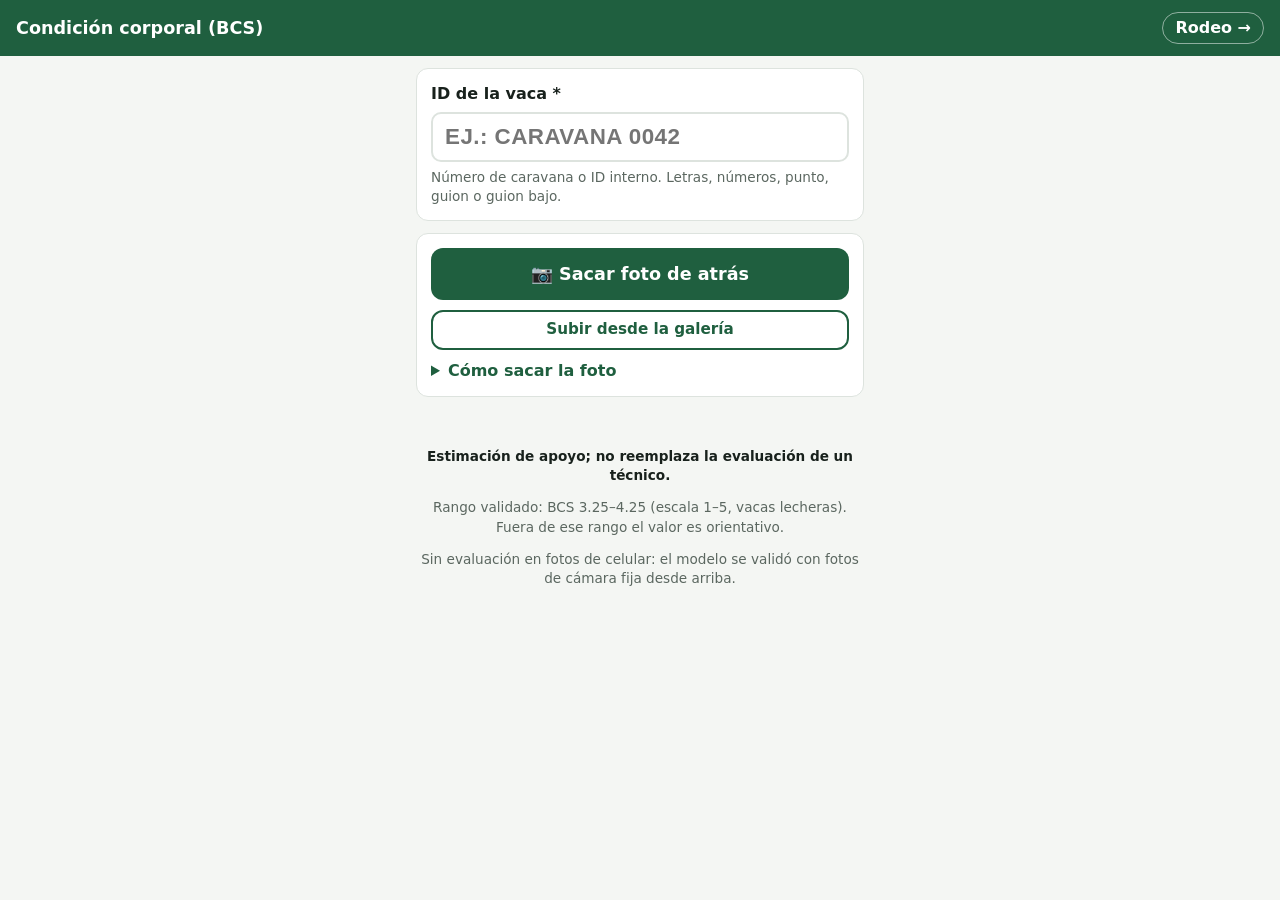
==== web/index.html @ c2492d5f "T17: el panel no lleva etiqueta de IA (pedido del humano) Co-Authored-By: Claude Opus 5.5 <noreply@a" ====
<!doctype html>
<html lang="es">
<head>
  <meta charset="utf-8">
  <meta name="viewport" content="width=device-width, initial-scale=1">
  <meta name="theme-color" content="#1f5f3f">
  <title>BCS · Evaluar</title>
  <style>
    :root {
      --bg: #f4f6f3; --card: #fff; --ink: #18211c; --muted: #5b6760; --line: #dde3de;
      --brand: #1f5f3f; --brand-ink: #fff; --ok: #1f7a4a; --warn: #a86400; --warn-bg: #fff4dd;
      --bad: #b3261e; --bad-bg: #fde8e6; --band: #e3f0e8;
    }
    * { box-sizing: border-box; }
    body { margin: 0; background: var(--bg); color: var(--ink);
      font: 16px/1.4 system-ui, -apple-system, "Segoe UI", Roboto, sans-serif; }
    header { background: var(--brand); color: var(--brand-ink); padding: 12px 16px;
      display: flex; align-items: center; justify-content: space-between; gap: 8px; }
    header h1 { font-size: 1.1rem; margin: 0; }
    header a { color: var(--brand-ink); font-weight: 600; text-decoration: none;
      border: 1px solid rgba(255,255,255,.5); border-radius: 999px; padding: 4px 12px; white-space: nowrap; }
    main { max-width: 480px; margin: 0 auto; padding: 12px 16px 24px; }
    .card { background: var(--card); border: 1px solid var(--line); border-radius: 12px; padding: 14px; margin-bottom: 12px; }
    label.field { display: block; font-weight: 700; margin-bottom: 6px; }
    input[type=text] { width: 100%; font-size: 1.4rem; padding: 10px 12px; border: 2px solid var(--line);
      border-radius: 10px; text-transform: uppercase; font-weight: 700; letter-spacing: .02em; }
    input[type=text]:focus { outline: none; border-color: var(--brand); }
    input[type=text][aria-invalid=true] { border-color: var(--bad); }
    .hint { color: var(--muted); font-size: .85rem; margin: 6px 0 0; }
    .err { color: var(--bad); font-size: .9rem; margin: 6px 0 0; font-weight: 600; }
    .btn { display: flex; align-items: center; justify-content: center; gap: 8px; width: 100%;
      min-height: 52px; border: 0; border-radius: 12px; font-size: 1.1rem; font-weight: 700; cursor: pointer;
      background: var(--brand); color: var(--brand-ink); text-decoration: none; }
    .btn.secondary { background: #fff; color: var(--brand); border: 2px solid var(--brand); }
    .btn.small { min-height: 40px; font-size: .95rem; }
    .btn[disabled] { opacity: .5; cursor: default; }
    .row { display: flex; gap: 8px; margin-top: 10px; }
    .row > * { flex: 1; }
    .visually-hidden { position: absolute; width: 1px; height: 1px; overflow: hidden; clip: rect(0 0 0 0); }
    details { margin-top: 10px; }
    summary { font-weight: 600; color: var(--brand); cursor: pointer; }
    details ul { margin: 8px 0 0; padding-left: 20px; color: var(--ink); font-size: .92rem; }
    details li { margin-bottom: 4px; }
    #confirm .cow { font-size: 1.5rem; font-weight: 800; margin: 0 0 8px; }
    .preview { width: 100%; max-height: 260px; object-fit: contain; background: #e9ece9; border-radius: 8px; display: block; }
    .banner { border-radius: 10px; padding: 10px 12px; margin-bottom: 12px; font-weight: 600; }
    .banner.warn { background: var(--warn-bg); color: var(--warn); }
    .banner.bad { background: var(--bad-bg); color: var(--bad); }
    .banner ul { margin: 6px 0 0; padding-left: 20px; font-weight: 500; }
    .res-head { display: flex; gap: 12px; align-items: center; }
    .res-head img { width: 96px; height: 96px; object-fit: cover; border-radius: 8px; background: #e9ece9; flex: none; }
    .res-id { font-size: 1.25rem; font-weight: 800; }
    .res-meta { color: var(--muted); font-size: .85rem; }
    .bcs { display: flex; align-items: baseline; gap: 10px; margin: 14px 0 4px; }
    .bcs .value { font-size: 3.6rem; font-weight: 800; line-height: 1; }
    .bcs .label { color: var(--muted); font-weight: 600; }
    .chip { display: inline-block; border-radius: 999px; padding: 2px 10px; font-size: .8rem; font-weight: 700; }
    .chip.ok { background: var(--band); color: var(--ok); }
    .chip.low_confidence { background: var(--warn-bg); color: var(--warn); }
    .chip.rejected { background: var(--bad-bg); color: var(--bad); }
    .metric { margin-top: 12px; }
    .metric .top { display: flex; justify-content: space-between; font-weight: 600; }
    .bar { height: 12px; background: #e6e9e6; border-radius: 999px; overflow: hidden; margin-top: 4px; }
    .bar > span { display: block; height: 100%; background: var(--ok); }
    .bar.low > span { background: var(--warn); }
    .dist { width: 100%; height: 84px; display: block; margin-top: 6px; }
    .note { color: var(--muted); font-size: .85rem; margin-top: 8px; }
    footer { color: var(--muted); font-size: .85rem; text-align: center; padding: 0 16px 24px; max-width: 480px; margin: 0 auto; }
    footer strong { color: var(--ink); }
    .spinner { width: 20px; height: 20px; border: 3px solid rgba(255,255,255,.4); border-top-color: #fff;
      border-radius: 50%; animation: spin 1s linear infinite; }
    @keyframes spin { to { transform: rotate(360deg); } }
    .explain { margin-top: 12px; }
    .explain .btn { min-height: 44px; font-size: 1rem; }
    .explain-body { margin-top: 10px; border-top: 1px solid var(--line); padding-top: 10px; }
    .explain-body p { margin: 0 0 8px; }
    .explain-body ul { margin: 0 0 8px; padding-left: 20px; font-size: .92rem; }
    .explain-body li { margin-bottom: 4px; }
    .spinner.dark { border-color: rgba(31,95,63,.3); border-top-color: var(--brand); }
    .explain-title { font-weight: 700; margin: 0 0 6px; }
    [hidden] { display: none !important; }
  </style>
</head>
<body>
  <header>
    <h1>Condición corporal (BCS)</h1>
    <a id="to-rodeo" href="rodeo.html">Rodeo →</a>
  </header>
  <main>
    <section class="card" id="step-id">
      <label class="field" for="cow-id">ID de la vaca *</label>
      <input id="cow-id" type="text" list="cow-list" autocomplete="off" autocapitalize="characters"
             spellcheck="false" inputmode="text" maxlength="64" placeholder="Ej.: caravana 0042" required>
      <datalist id="cow-list"></datalist>
      <p class="hint">Número de caravana o ID interno. Letras, números, punto, guion o guion bajo.</p>
      <p class="err" id="id-error" hidden></p>
    </section>

    <section class="card" id="step-photo">
      <label class="btn" for="photo-camera">📷 Sacar foto de atrás</label>
      <input class="visually-hidden" id="photo-camera" type="file" accept="image/*" capture="environment">
      <div class="row">
        <label class="btn secondary small" for="photo-file">Subir desde la galería</label>
      </div>
      <input class="visually-hidden" id="photo-file" type="file" accept="image/*">
      <details id="protocol">
        <summary>Cómo sacar la foto</summary>
        <ul>
          <li>Vaca <strong>de atrás</strong>, cámara <strong>por encima de la cadera</strong> (brazo en alto o desde arriba del tubo/brete), apuntando hacia abajo unos 30–60°.</li>
          <li>Que se vean la base de la cola, los isquiones, los ilíacos y, si se puede, la línea del lomo.</li>
          <li>Una sola vaca centrada, sin la cola tapando la zona y con buena luz.</li>
        </ul>
      </details>
    </section>

    <section class="card" id="confirm" hidden>
      <p class="cow" id="confirm-cow">Vaca: —</p>
      <img class="preview" id="confirm-preview" alt="Foto elegida">
      <div class="row">
        <button class="btn secondary small" id="change" type="button">Cambiar</button>
        <button class="btn small" id="send" type="button">Evaluar</button>
      </div>
      <p class="err" id="send-error" hidden></p>
    </section>

    <section id="result" hidden>
      <div class="banner bad" id="res-rejected" hidden>
        Foto rechazada: no se puede estimar el BCS.
        <ul id="res-issues"></ul>
      </div>
      <div class="banner warn" id="res-low" hidden></div>
      <div class="card">
        <div class="res-head">
          <img id="res-thumb" alt="Miniatura de la foto evaluada">
          <div>
            <div class="res-id" id="res-cow"></div>
            <div class="res-meta" id="res-date"></div>
            <span class="chip" id="res-status"></span>
          </div>
        </div>
        <div id="res-score">
          <div class="bcs"><span class="value" id="res-bcs">—</span><span class="label">BCS estimado</span></div>
          <div class="metric">
            <div class="top"><span>Confianza</span><span id="res-conf">—</span></div>
            <div class="bar" id="res-conf-bar"><span></span></div>
          </div>
          <div class="metric">
            <div class="top"><span>Intervalo (90%)</span><span id="res-interval">—</span></div>
          </div>
          <div class="metric">
            <div class="top"><span>Distribución</span><span class="res-meta">verde = rango validado</span></div>
            <svg class="dist" id="res-dist" role="img" aria-label="Distribución de probabilidad por BCS"></svg>
          </div>
          <p class="note" id="res-range-note"></p>
          <div class="explain" id="explain">
            <button class="btn secondary" id="explain-btn" type="button">Ver qué se observa en la foto</button>
            <div class="explain-body" id="explain-body" hidden>
              <p class="explain-title">Qué se observa en la foto</p>
              <p id="explain-text"></p>
              <ul id="explain-traits"></ul>
            </div>
            <p class="err" id="explain-error" hidden></p>
          </div>
        </div>
      </div>
      <div class="row">
        <button class="btn secondary" id="retry" type="button">Otra foto</button>
        <button class="btn" id="next" type="button">Siguiente vaca</button>
      </div>
    </section>
  </main>
  <footer>
    <p><strong>Estimación de apoyo; no reemplaza la evaluación de un técnico.</strong></p>
    <p>Rango validado: BCS 3.25–4.25 (escala 1–5, vacas lecheras). Fuera de ese rango el valor es orientativo.</p>
    <p>Sin evaluación en fotos de celular: el modelo se validó con fotos de cámara fija desde arriba.</p>
  </footer>

  <script>
    "use strict";
    // Rango validado por G0: el modelo solo vio BCS 3.25–4.25 (sdb_bcs).
    const VALID_MIN = 3.25, VALID_MAX = 4.25;
    const COW_RE = /^[A-Z0-9][A-Z0-9._-]{0,63}$/;
    const LAST_KEY = "bcs.lastCowId";

    // El token llega en el link compartido (?token=); nunca va escrito en el HTML. Se guarda
    // (localStorage + cookie SameSite=Strict, para que las páginas carguen sin token en la URL) y se
    // saca de la barra de direcciones: no queda en el historial ni en los logs de cada request.
    const TOKEN_KEY = "bcs.token";
    const token = (() => {
      const params = new URLSearchParams(location.search);
      const fromLink = params.get("token");
      let t = fromLink || "";
      try {
        if (fromLink) localStorage.setItem(TOKEN_KEY, fromLink);
        else t = localStorage.getItem(TOKEN_KEY) || "";
      } catch { /* sin storage: queda la cookie */ }
      if (fromLink !== null) {
        params.delete("token");
        const q = params.toString();
        history.replaceState(null, "", location.pathname + (q ? "?" + q : "") + location.hash);
      }
      if (t) {
        document.cookie = "bcs_token=" + encodeURIComponent(t) + "; path=/; max-age=2592000; SameSite=Strict" +
          (location.protocol === "https:" ? "; Secure" : "");
      }
      return t;
    })();
    const api = (path, opts = {}) =>
      fetch(path, { ...opts, headers: { ...(opts.headers || {}), "X-App-Token": token } });
    const store = {
      get(k) { try { return localStorage.getItem(k); } catch { return null; } },
      set(k, v) { try { localStorage.setItem(k, v); } catch { /* sin storage: no se recuerda */ } },
    };
    const $ = (id) => document.getElementById(id);

    // Miniaturas con el header, no con ?token= en el src: fetch → blob URL.
    async function loadThumb(img, id) {
      try {
        const r = await api(`/media/${encodeURIComponent(id)}.jpg`);
        if (!r.ok) return;
        const url = URL.createObjectURL(await r.blob());
        img.addEventListener("load", () => URL.revokeObjectURL(url), { once: true });
        img.src = url;
      } catch { /* sin miniatura */ }
    }

    const idInput = $("cow-id");
    let photo = null;
    let previewUrl = null;

    const normalize = (raw) => raw.trim().toUpperCase();
    function idError(cowId) {
      if (!cowId) return "Ingresá el ID de la vaca antes de la foto.";
      if (!COW_RE.test(cowId)) return "ID inválido: usá letras, números, punto, guion o guion bajo, sin espacios (máx. 64).";
      return "";
    }
    function showIdError(msg) {
      $("id-error").textContent = msg;
      $("id-error").hidden = !msg;
      idInput.setAttribute("aria-invalid", msg ? "true" : "false");
    }

    async function loadCows() {
      try {
        const r = await api("/cows");
        if (!r.ok) return;
        const list = $("cow-list");
        list.replaceChildren();
        for (const c of await r.json()) {
          const opt = document.createElement("option");
          opt.value = c.cow_id;
          if (c.bcs != null) opt.label = `${c.cow_id} · último BCS ${c.bcs.toFixed(2)}`;
          list.appendChild(opt);
        }
      } catch { /* sin red: el autocompletado es opcional */ }
    }

    function updateConfirm() {
      const cowId = normalize(idInput.value);
      $("confirm-cow").textContent = "Vaca: " + (cowId || "—");
      $("send").disabled = !!idError(cowId) || !photo;
    }

    function onPhoto(e) {
      const file = e.target.files && e.target.files[0];
      e.target.value = "";
      if (!file) return;
      photo = file;
      if (previewUrl) URL.revokeObjectURL(previewUrl);
      previewUrl = URL.createObjectURL(file);
      $("confirm-preview").src = previewUrl;
      $("send-error").hidden = true;
      $("result").hidden = true;
      $("confirm").hidden = false;
      const msg = idError(normalize(idInput.value));
      showIdError(msg);
      updateConfirm();
      (msg ? idInput : $("send")).focus();
      $("confirm").scrollIntoView({ block: "nearest" });
    }
    $("photo-camera").addEventListener("change", onPhoto);
    $("photo-file").addEventListener("change", onPhoto);

    idInput.addEventListener("input", () => {
      if (!$("id-error").hidden) showIdError(idError(normalize(idInput.value)));
      updateConfirm();
    });
    idInput.addEventListener("blur", () => {
      if (idInput.value) idInput.value = normalize(idInput.value);
    });

    $("change").addEventListener("click", () => {
      $("confirm").hidden = true;
      photo = null;
      idInput.focus();
    });

    $("send").addEventListener("click", async () => {
      const cowId = normalize(idInput.value);
      const msg = idError(cowId);
      showIdError(msg);
      if (msg || !photo) return;
      const btn = $("send");
      btn.disabled = true;
      btn.innerHTML = '<span class="spinner"></span> Evaluando…';
      $("send-error").hidden = true;
      try {
        const body = new FormData();
        body.append("cow_id", cowId);
        body.append("image", photo, photo.name || "foto.jpg");
        const r = await api("/predict", { method: "POST", body });
        const data = await r.json().catch(() => ({}));
        if (!r.ok) {
          const detail = typeof data.detail === "string" ? data.detail : "error " + r.status;
          throw new Error(r.status === 401 ? "Token inválido o ausente: abrí la app con el link que incluye ?token=." : detail);
        }
        store.set(LAST_KEY, data.cow_id);
        idInput.value = data.cow_id;
        showResult(data);
        loadCows();
      } catch (err) {
        $("send-error").textContent = err instanceof TypeError ? "Sin conexión con el servidor. Probá de nuevo." : err.message;
        $("send-error").hidden = false;
      } finally {
        btn.textContent = "Evaluar";
        updateConfirm();
      }
    });

    const fmt = (x) => Number(x).toFixed(2);
    const STATUS_TEXT = { ok: "OK", low_confidence: "Confianza baja", rejected: "Rechazada" };

    function drawDistribution(svg, distribution, bcs) {
      const keys = Object.keys(distribution).sort((a, b) => parseFloat(a) - parseFloat(b));
      const W = 340, H = 84, top = 4, base = 64, n = keys.length, slot = W / n;
      const maxP = Math.max(0.01, ...keys.map((k) => distribution[k]));
      const ns = "http://www.w3.org/2000/svg";
      svg.setAttribute("viewBox", `0 0 ${W} ${H}`);
      svg.replaceChildren();
      const el = (tag, attrs, text) => {
        const node = document.createElementNS(ns, tag);
        for (const [k, v] of Object.entries(attrs)) node.setAttribute(k, v);
        if (text != null) node.textContent = text;
        svg.appendChild(node);
        return node;
      };
      const i0 = keys.findIndex((k) => parseFloat(k) >= VALID_MIN - 1e-9);
      const i1 = keys.findIndex((k) => parseFloat(k) > VALID_MAX + 1e-9);
      if (i0 >= 0) el("rect", { x: i0 * slot, y: 0, width: ((i1 < 0 ? n : i1) - i0) * slot, height: base, fill: "#e3f0e8" });
      keys.forEach((k, i) => {
        const p = distribution[k];
        const h = (p / maxP) * (base - top);
        const isTop = bcs != null && Math.abs(parseFloat(k) - bcs) < 1e-9;
        el("rect", { x: i * slot + slot * 0.15, y: base - h, width: slot * 0.7, height: Math.max(h, p > 0 ? 1 : 0),
                     fill: isTop ? "#1f5f3f" : "#7fa58f", rx: 1 }).appendChild(
          Object.assign(document.createElementNS(ns, "title"), { textContent: `BCS ${k}: ${Math.round(p * 100)}%` }));
        const v = parseFloat(k);
        if (Math.abs(v - Math.round(v)) < 1e-9 || isTop) {
          el("text", { x: i * slot + slot / 2, y: H - 4, "text-anchor": "middle", "font-size": 11,
                       fill: isTop ? "#1f5f3f" : "#5b6760", "font-weight": isTop ? 700 : 400 }, isTop ? fmt(v) : v.toFixed(0));
        }
      });
      el("line", { x1: 0, x2: W, y1: base, y2: base, stroke: "#b9c2bc" });
    }

    function showResult(p) {
      $("confirm").hidden = true;
      $("result").hidden = false;
      $("result").dataset.predictionId = p.prediction_id;
      $("result").dataset.status = p.status;
      $("res-cow").textContent = "Vaca: " + p.cow_id;
      $("res-date").textContent = new Date(p.created_at).toLocaleString("es-UY", { dateStyle: "short", timeStyle: "short" });
      const chip = $("res-status");
      chip.className = "chip " + p.status;
      chip.textContent = STATUS_TEXT[p.status] || p.status;
      $("res-thumb").removeAttribute("src");
      resetExplain();
      loadThumb($("res-thumb"), p.prediction_id);

      const rejected = p.status === "rejected";
      $("res-rejected").hidden = !rejected;
      $("res-score").hidden = rejected;
      const issues = $("res-issues");
      issues.replaceChildren();
      for (const msg of (p.quality && p.quality.issues) || []) {
        issues.appendChild(document.createElement("li")).textContent = msg;
      }
      if (rejected && !issues.childElementCount) issues.appendChild(document.createElement("li")).textContent = "no parece una vaca de atrás";

      // G3 punto 7: sin aviso de texto para low_confidence (el estado se ve en la etiqueta).
      $("res-low").hidden = true;
      $("retry").textContent = rejected ? "Sacar otra foto" : "Otra foto";
      if (rejected) { $("result").scrollIntoView({ block: "start" }); return; }

      $("res-bcs").textContent = p.bcs != null ? fmt(p.bcs) : "—";
      const conf = p.confidence;
      $("res-conf").textContent = conf != null ? Math.round(conf * 100) + "%" : "—";
      $("res-conf-bar").classList.toggle("low", conf != null && conf < 0.5);
      $("res-conf-bar").firstElementChild.style.width = conf != null ? (conf * 100).toFixed(1) + "%" : "0";
      $("res-interval").textContent = p.interval ? `${fmt(p.interval[0])} – ${fmt(p.interval[1])}` : "—";
      drawDistribution($("res-dist"), p.distribution || {}, p.bcs);
      const out = p.bcs != null && (p.bcs < VALID_MIN - 1e-9 || p.bcs > VALID_MAX + 1e-9);
      $("res-range-note").textContent = out
        ? `Fuera del rango validado (${fmt(VALID_MIN)}–${fmt(VALID_MAX)}): tomalo como orientativo.`
        : "";
      $("result").scrollIntoView({ block: "start" });
    }

    // Qué se observa en la foto (T17): GET /predictions/{id}/explain, descripción de OpenAI sin el puntaje.
    function resetExplain() {
      const btn = $("explain-btn");
      btn.disabled = false;
      btn.textContent = "Ver qué se observa en la foto";
      btn.hidden = false;
      $("explain-body").hidden = true;
      $("explain-error").hidden = true;
    }
    $("explain-btn").addEventListener("click", async () => {
      const id = $("result").dataset.predictionId;
      const btn = $("explain-btn");
      btn.disabled = true;
      btn.innerHTML = '<span class="spinner dark"></span> Mirando la foto…';
      $("explain-error").hidden = true;
      try {
        const r = await api(`/predictions/${encodeURIComponent(id)}/explain`);
        const data = await r.json().catch(() => ({}));
        if (!r.ok) throw new Error(typeof data.detail === "string" ? data.detail : "error " + r.status);
        if ($("result").dataset.predictionId !== id) return;  // ya se evaluó otra foto
        $("explain-text").textContent = data.explanation;
        const ul = $("explain-traits");
        ul.replaceChildren();
        for (const t of data.traits || []) {
          const li = document.createElement("li");
          li.appendChild(document.createElement("strong")).textContent = t.region + ": ";
          li.append(t.observation);
          ul.appendChild(li);
        }
        $("explain-body").hidden = false;
        btn.hidden = true;
      } catch (err) {
        $("explain-error").textContent = err instanceof TypeError ? "Sin conexión con el servidor. Probá de nuevo." : err.message;
        $("explain-error").hidden = false;
        btn.disabled = false;
        btn.textContent = "Ver qué se observa en la foto";
      }
    });

    function resetPhoto() {
      photo = null;
      $("confirm").hidden = true;
      $("result").hidden = true;
      $("send-error").hidden = true;
    }
    $("retry").addEventListener("click", () => { resetPhoto(); $("photo-camera").click(); });
    $("next").addEventListener("click", () => {
      resetPhoto();
      idInput.value = "";
      showIdError("");
      window.scrollTo(0, 0);
      idInput.focus();
    });

    idInput.value = store.get(LAST_KEY) || "";
    updateConfirm();
    loadCows();
  </script>
</body>
</html>
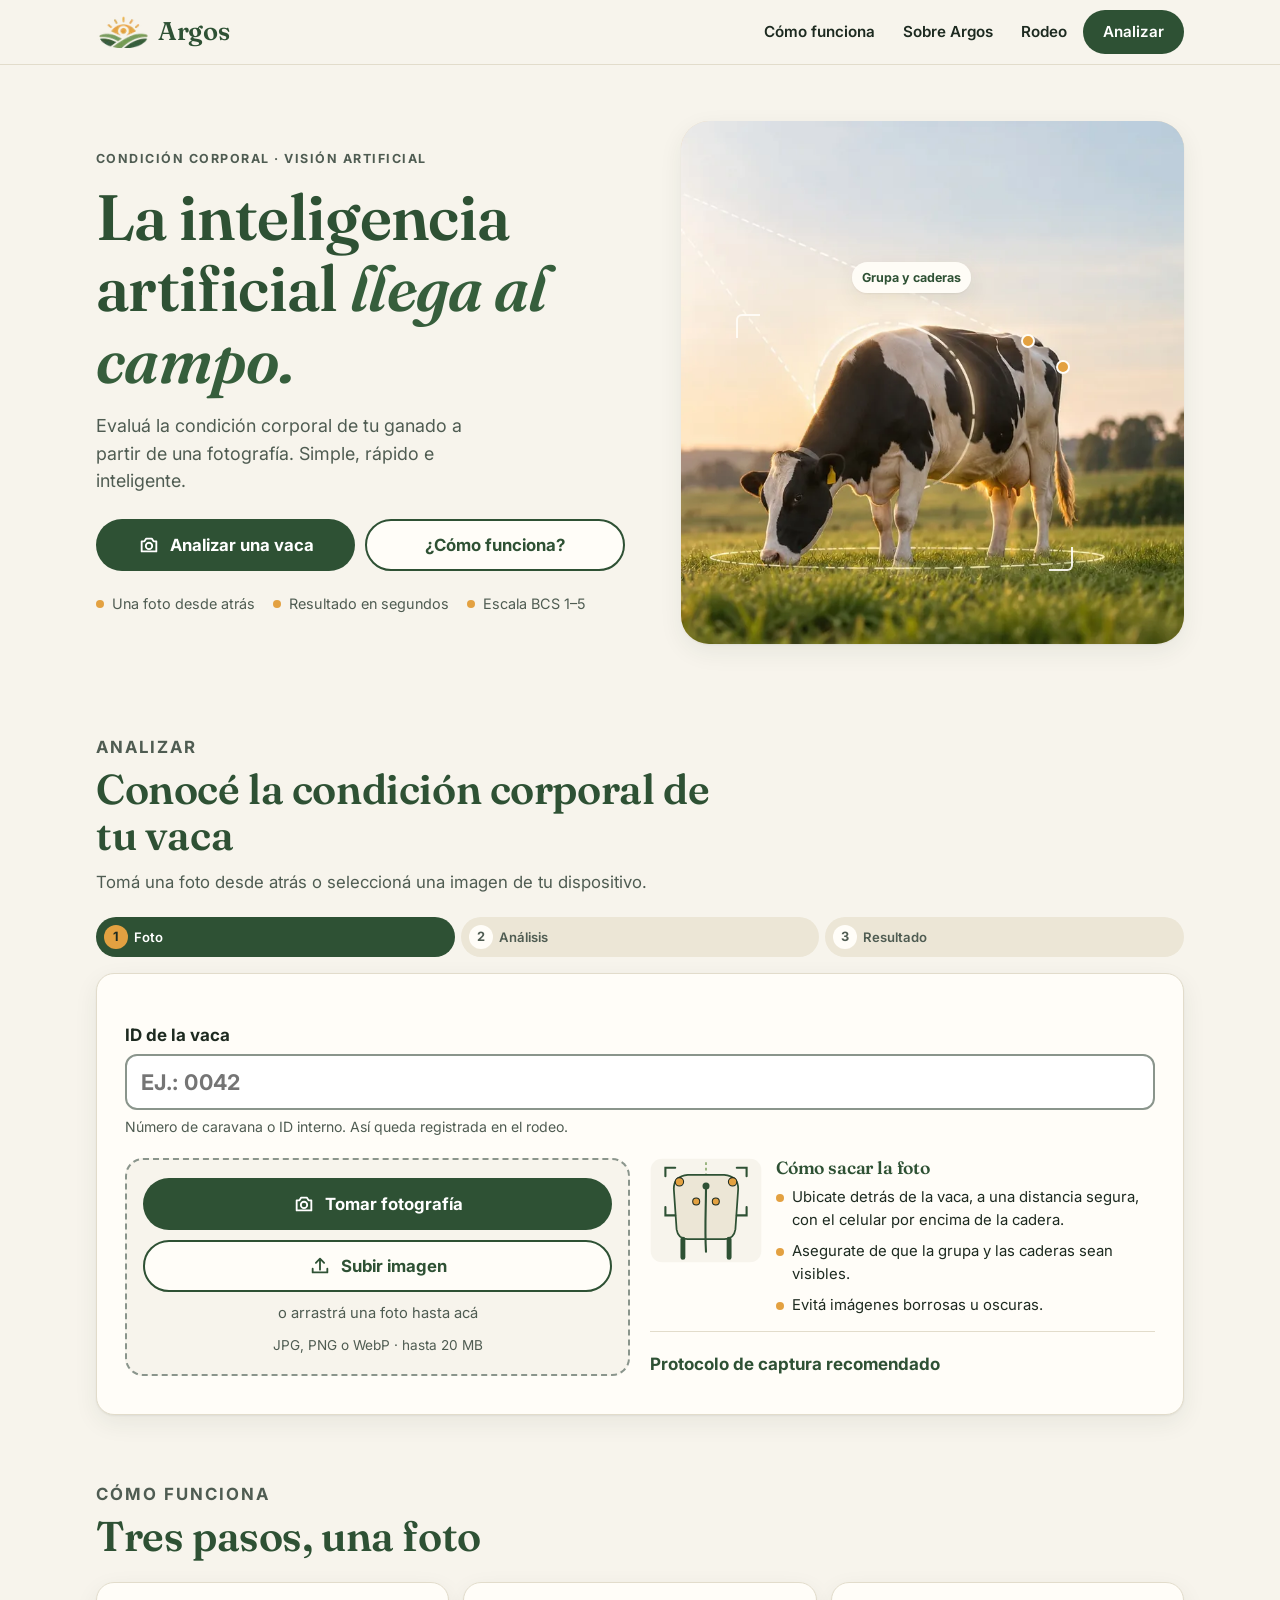
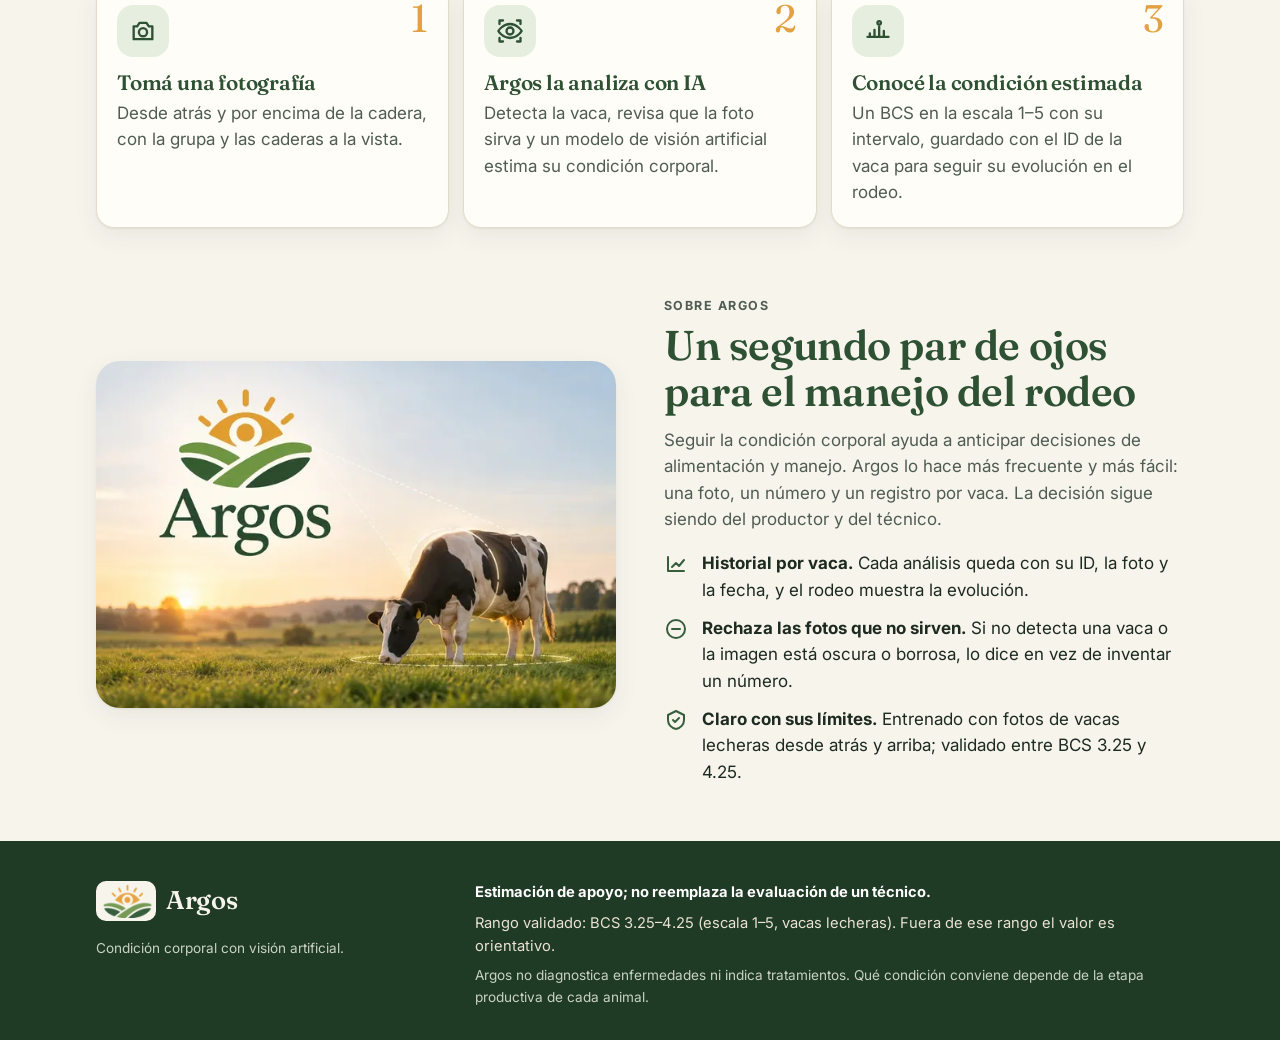
==== commit 6ed04f7e: "T18: merge de T17 (qué se observa en la foto) en los slots ARGOS; sin aviso de fotos de celular ni n" ====
--- a/web/index.html
+++ b/web/index.html
@@ -3,188 +3,15 @@
 <head>
   <meta charset="utf-8">
   <meta name="viewport" content="width=device-width, initial-scale=1">
-  <meta name="theme-color" content="#1f5f3f">
-  <title>BCS · Evaluar</title>
-  <style>
-    :root {
-      --bg: #f4f6f3; --card: #fff; --ink: #18211c; --muted: #5b6760; --line: #dde3de;
-      --brand: #1f5f3f; --brand-ink: #fff; --ok: #1f7a4a; --warn: #a86400; --warn-bg: #fff4dd;
-      --bad: #b3261e; --bad-bg: #fde8e6; --band: #e3f0e8;
-    }
-    * { box-sizing: border-box; }
-    body { margin: 0; background: var(--bg); color: var(--ink);
-      font: 16px/1.4 system-ui, -apple-system, "Segoe UI", Roboto, sans-serif; }
-    header { background: var(--brand); color: var(--brand-ink); padding: 12px 16px;
-      display: flex; align-items: center; justify-content: space-between; gap: 8px; }
-    header h1 { font-size: 1.1rem; margin: 0; }
-    header a { color: var(--brand-ink); font-weight: 600; text-decoration: none;
-      border: 1px solid rgba(255,255,255,.5); border-radius: 999px; padding: 4px 12px; white-space: nowrap; }
-    main { max-width: 480px; margin: 0 auto; padding: 12px 16px 24px; }
-    .card { background: var(--card); border: 1px solid var(--line); border-radius: 12px; padding: 14px; margin-bottom: 12px; }
-    label.field { display: block; font-weight: 700; margin-bottom: 6px; }
-    input[type=text] { width: 100%; font-size: 1.4rem; padding: 10px 12px; border: 2px solid var(--line);
-      border-radius: 10px; text-transform: uppercase; font-weight: 700; letter-spacing: .02em; }
-    input[type=text]:focus { outline: none; border-color: var(--brand); }
-    input[type=text][aria-invalid=true] { border-color: var(--bad); }
-    .hint { color: var(--muted); font-size: .85rem; margin: 6px 0 0; }
-    .err { color: var(--bad); font-size: .9rem; margin: 6px 0 0; font-weight: 600; }
-    .btn { display: flex; align-items: center; justify-content: center; gap: 8px; width: 100%;
-      min-height: 52px; border: 0; border-radius: 12px; font-size: 1.1rem; font-weight: 700; cursor: pointer;
-      background: var(--brand); color: var(--brand-ink); text-decoration: none; }
-    .btn.secondary { background: #fff; color: var(--brand); border: 2px solid var(--brand); }
-    .btn.small { min-height: 40px; font-size: .95rem; }
-    .btn[disabled] { opacity: .5; cursor: default; }
-    .row { display: flex; gap: 8px; margin-top: 10px; }
-    .row > * { flex: 1; }
-    .visually-hidden { position: absolute; width: 1px; height: 1px; overflow: hidden; clip: rect(0 0 0 0); }
-    details { margin-top: 10px; }
-    summary { font-weight: 600; color: var(--brand); cursor: pointer; }
-    details ul { margin: 8px 0 0; padding-left: 20px; color: var(--ink); font-size: .92rem; }
-    details li { margin-bottom: 4px; }
-    #confirm .cow { font-size: 1.5rem; font-weight: 800; margin: 0 0 8px; }
-    .preview { width: 100%; max-height: 260px; object-fit: contain; background: #e9ece9; border-radius: 8px; display: block; }
-    .banner { border-radius: 10px; padding: 10px 12px; margin-bottom: 12px; font-weight: 600; }
-    .banner.warn { background: var(--warn-bg); color: var(--warn); }
-    .banner.bad { background: var(--bad-bg); color: var(--bad); }
-    .banner ul { margin: 6px 0 0; padding-left: 20px; font-weight: 500; }
-    .res-head { display: flex; gap: 12px; align-items: center; }
-    .res-head img { width: 96px; height: 96px; object-fit: cover; border-radius: 8px; background: #e9ece9; flex: none; }
-    .res-id { font-size: 1.25rem; font-weight: 800; }
-    .res-meta { color: var(--muted); font-size: .85rem; }
-    .bcs { display: flex; align-items: baseline; gap: 10px; margin: 14px 0 4px; }
-    .bcs .value { font-size: 3.6rem; font-weight: 800; line-height: 1; }
-    .bcs .label { color: var(--muted); font-weight: 600; }
-    .chip { display: inline-block; border-radius: 999px; padding: 2px 10px; font-size: .8rem; font-weight: 700; }
-    .chip.ok { background: var(--band); color: var(--ok); }
-    .chip.low_confidence { background: var(--warn-bg); color: var(--warn); }
-    .chip.rejected { background: var(--bad-bg); color: var(--bad); }
-    .metric { margin-top: 12px; }
-    .metric .top { display: flex; justify-content: space-between; font-weight: 600; }
-    .bar { height: 12px; background: #e6e9e6; border-radius: 999px; overflow: hidden; margin-top: 4px; }
-    .bar > span { display: block; height: 100%; background: var(--ok); }
-    .bar.low > span { background: var(--warn); }
-    .dist { width: 100%; height: 84px; display: block; margin-top: 6px; }
-    .note { color: var(--muted); font-size: .85rem; margin-top: 8px; }
-    footer { color: var(--muted); font-size: .85rem; text-align: center; padding: 0 16px 24px; max-width: 480px; margin: 0 auto; }
-    footer strong { color: var(--ink); }
-    .spinner { width: 20px; height: 20px; border: 3px solid rgba(255,255,255,.4); border-top-color: #fff;
-      border-radius: 50%; animation: spin 1s linear infinite; }
-    @keyframes spin { to { transform: rotate(360deg); } }
-    .explain { margin-top: 12px; }
-    .explain .btn { min-height: 44px; font-size: 1rem; }
-    .explain-body { margin-top: 10px; border-top: 1px solid var(--line); padding-top: 10px; }
-    .explain-body p { margin: 0 0 8px; }
-    .explain-body ul { margin: 0 0 8px; padding-left: 20px; font-size: .92rem; }
-    .explain-body li { margin-bottom: 4px; }
-    .spinner.dark { border-color: rgba(31,95,63,.3); border-top-color: var(--brand); }
-    .explain-title { font-weight: 700; margin: 0 0 6px; }
-    [hidden] { display: none !important; }
-  </style>
-</head>
-<body>
-  <header>
-    <h1>Condición corporal (BCS)</h1>
-    <a id="to-rodeo" href="rodeo.html">Rodeo →</a>
-  </header>
-  <main>
-    <section class="card" id="step-id">
-      <label class="field" for="cow-id">ID de la vaca *</label>
-      <input id="cow-id" type="text" list="cow-list" autocomplete="off" autocapitalize="characters"
-             spellcheck="false" inputmode="text" maxlength="64" placeholder="Ej.: caravana 0042" required>
-      <datalist id="cow-list"></datalist>
-      <p class="hint">Número de caravana o ID interno. Letras, números, punto, guion o guion bajo.</p>
-      <p class="err" id="id-error" hidden></p>
-    </section>
-
-    <section class="card" id="step-photo">
-      <label class="btn" for="photo-camera">📷 Sacar foto de atrás</label>
-      <input class="visually-hidden" id="photo-camera" type="file" accept="image/*" capture="environment">
-      <div class="row">
-        <label class="btn secondary small" for="photo-file">Subir desde la galería</label>
-      </div>
-      <input class="visually-hidden" id="photo-file" type="file" accept="image/*">
-      <details id="protocol">
-        <summary>Cómo sacar la foto</summary>
-        <ul>
-          <li>Vaca <strong>de atrás</strong>, cámara <strong>por encima de la cadera</strong> (brazo en alto o desde arriba del tubo/brete), apuntando hacia abajo unos 30–60°.</li>
-          <li>Que se vean la base de la cola, los isquiones, los ilíacos y, si se puede, la línea del lomo.</li>
-          <li>Una sola vaca centrada, sin la cola tapando la zona y con buena luz.</li>
-        </ul>
-      </details>
-    </section>
-
-    <section class="card" id="confirm" hidden>
-      <p class="cow" id="confirm-cow">Vaca: —</p>
-      <img class="preview" id="confirm-preview" alt="Foto elegida">
-      <div class="row">
-        <button class="btn secondary small" id="change" type="button">Cambiar</button>
-        <button class="btn small" id="send" type="button">Evaluar</button>
-      </div>
-      <p class="err" id="send-error" hidden></p>
-    </section>
-
-    <section id="result" hidden>
-      <div class="banner bad" id="res-rejected" hidden>
-        Foto rechazada: no se puede estimar el BCS.
-        <ul id="res-issues"></ul>
-      </div>
-      <div class="banner warn" id="res-low" hidden></div>
-      <div class="card">
-        <div class="res-head">
-          <img id="res-thumb" alt="Miniatura de la foto evaluada">
-          <div>
-            <div class="res-id" id="res-cow"></div>
-            <div class="res-meta" id="res-date"></div>
-            <span class="chip" id="res-status"></span>
-          </div>
-        </div>
-        <div id="res-score">
-          <div class="bcs"><span class="value" id="res-bcs">—</span><span class="label">BCS estimado</span></div>
-          <div class="metric">
-            <div class="top"><span>Confianza</span><span id="res-conf">—</span></div>
-            <div class="bar" id="res-conf-bar"><span></span></div>
-          </div>
-          <div class="metric">
-            <div class="top"><span>Intervalo (90%)</span><span id="res-interval">—</span></div>
-          </div>
-          <div class="metric">
-            <div class="top"><span>Distribución</span><span class="res-meta">verde = rango validado</span></div>
-            <svg class="dist" id="res-dist" role="img" aria-label="Distribución de probabilidad por BCS"></svg>
-          </div>
-          <p class="note" id="res-range-note"></p>
-          <div class="explain" id="explain">
-            <button class="btn secondary" id="explain-btn" type="button">Ver qué se observa en la foto</button>
-            <div class="explain-body" id="explain-body" hidden>
-              <p class="explain-title">Qué se observa en la foto</p>
-              <p id="explain-text"></p>
-              <ul id="explain-traits"></ul>
-            </div>
-            <p class="err" id="explain-error" hidden></p>
-          </div>
-        </div>
-      </div>
-      <div class="row">
-        <button class="btn secondary" id="retry" type="button">Otra foto</button>
-        <button class="btn" id="next" type="button">Siguiente vaca</button>
-      </div>
-    </section>
-  </main>
-  <footer>
-    <p><strong>Estimación de apoyo; no reemplaza la evaluación de un técnico.</strong></p>
-    <p>Rango validado: BCS 3.25–4.25 (escala 1–5, vacas lecheras). Fuera de ese rango el valor es orientativo.</p>
-    <p>Sin evaluación en fotos de celular: el modelo se validó con fotos de cámara fija desde arriba.</p>
-  </footer>
-
+  <meta name="theme-color" content="#f7f4ec">
+  <meta name="description" content="Argos estima la condición corporal (BCS) de una vaca a partir de una foto desde atrás.">
+  <title>Argos · Condición corporal con IA</title>
   <script>
     "use strict";
-    // Rango validado por G0: el modelo solo vio BCS 3.25–4.25 (sdb_bcs).
-    const VALID_MIN = 3.25, VALID_MAX = 4.25;
-    const COW_RE = /^[A-Z0-9][A-Z0-9._-]{0,63}$/;
-    const LAST_KEY = "bcs.lastCowId";
-
-    // El token llega en el link compartido (?token=); nunca va escrito en el HTML. Se guarda
-    // (localStorage + cookie SameSite=Strict, para que las páginas carguen sin token en la URL) y se
-    // saca de la barra de direcciones: no queda en el historial ni en los logs de cada request.
+    // Va primero en <head>: deja la cookie antes de pedir la hoja de estilos y las imágenes, que
+    // también exigen el token. El token llega en el link compartido (?token=); nunca va escrito en el
+    // HTML. Se guarda (localStorage + cookie SameSite=Strict, para que las páginas carguen sin token en
+    // la URL) y se saca de la barra de direcciones: no queda en el historial ni en los logs.
     const TOKEN_KEY = "bcs.token";
     const token = (() => {
       const params = new URLSearchParams(location.search);
@@ -205,6 +32,475 @@
       }
       return t;
     })();
+  </script>
+  <link rel="icon" type="image/png" href="img/logo-mark-64.png">
+  <link rel="preconnect" href="https://fonts.googleapis.com">
+  <link rel="preconnect" href="https://fonts.gstatic.com" crossorigin>
+  <link rel="stylesheet" href="https://fonts.googleapis.com/css2?family=Fraunces:opsz,wght@9..144,500;9..144,600&family=Inter:wght@400;500;600;700&display=swap">
+  <link rel="stylesheet" href="argos.css">
+  <style>
+    /* ---------- hero ---------- */
+    .hero { padding: 28px 0 8px; }
+    .hero .wrap { display: grid; gap: 28px; align-items: center; }
+    .hero h1 { font-size: clamp(2.2rem, 8.4vw, 4rem); }
+    .hero h1 em { font-style: italic; color: var(--forest-2); }
+    .hero .lead { font-size: 1.12rem; color: var(--muted); margin-top: 16px; max-width: 34ch; }
+    .hero .ctas { display: flex; flex-wrap: wrap; gap: 10px; margin-top: 24px; }
+    .hero .ctas .btn { flex: 1 1 200px; }
+    .hero .facts { display: flex; flex-wrap: wrap; gap: 8px 18px; margin-top: 22px; color: var(--muted); font-size: .9rem; }
+    .hero .facts span { display: inline-flex; align-items: center; gap: 8px; }
+    .hero .facts span::before { content: ""; width: 8px; height: 8px; border-radius: 50%; background: var(--sun); }
+    .hero-media { position: relative; margin: 0; border-radius: 28px; overflow: hidden; aspect-ratio: 832 / 864;
+      background: #f0d9b5; box-shadow: var(--shadow); }
+    .hero-media img { display: block; width: 100%; height: 100%; object-fit: cover; }
+    /* Overlays en % del recorte hero-cow (832×864): la vaca va de x 11–78 %, y 38–86 %. */
+    .scan-area { position: absolute; left: 11%; top: 37%; width: 67%; height: 49%; pointer-events: none; }
+    .scan-area::before, .scan-area::after { content: ""; position: absolute; width: 22px; height: 22px;
+      border: 2px solid rgba(255, 253, 248, .9); }
+    .scan-area::before { left: 0; top: 0; border-right: 0; border-bottom: 0; border-radius: 6px 0 0 0; }
+    .scan-area::after { right: 0; bottom: 0; border-left: 0; border-top: 0; border-radius: 0 0 6px 0; }
+    .scan-line { position: absolute; left: 0; right: 0; top: 0; height: 2px; opacity: 0;
+      background: linear-gradient(90deg, transparent, rgba(255, 253, 248, .95), transparent);
+      box-shadow: 0 0 12px rgba(227, 161, 65, .8); }
+    .pulse { position: absolute; width: 14px; height: 14px; margin: -7px 0 0 -7px; border-radius: 50%;
+      background: var(--sun); border: 2px solid #fffdf8; }
+    .pulse::after { content: ""; position: absolute; inset: -9px; border-radius: 50%; border: 2px solid rgba(227, 161, 65, .9); opacity: 0; }
+    .pulse.p1 { left: 69%; top: 42%; }
+    .pulse.p2 { left: 76%; top: 47%; }
+    .tag { position: absolute; left: 34%; top: 27%; background: rgba(255, 253, 248, .94); color: var(--forest);
+      font-size: .78rem; font-weight: 700; padding: 6px 10px; border-radius: 999px; box-shadow: var(--shadow); white-space: nowrap; }
+    @media (prefers-reduced-motion: no-preference) {
+      .hero-media img { animation: drift 24s ease-in-out infinite alternate; transform-origin: 65% 60%; }
+      .scan-line { animation: scan 4.8s cubic-bezier(.45, 0, .55, 1) 1.2s infinite; }
+      .pulse::after { animation: ping 2.8s ease-out infinite; }
+      .pulse.p2::after { animation-delay: 1.4s; }
+      .hero .reveal { animation: rise .7s cubic-bezier(.2, .7, .2, 1) both; }
+      .hero .reveal:nth-child(2) { animation-delay: .08s; }
+      .hero .reveal:nth-child(3) { animation-delay: .16s; }
+      .hero .reveal:nth-child(4) { animation-delay: .24s; }
+      .tag { animation: rise .7s cubic-bezier(.2, .7, .2, 1) 1s both; }
+    }
+    @keyframes drift { from { transform: scale(1); } to { transform: scale(1.045); } }
+    @keyframes scan { 0% { top: 0; opacity: 0; } 12% { opacity: 1; } 88% { opacity: 1; } 100% { top: 100%; opacity: 0; } }
+    @keyframes ping { 0% { transform: scale(.6); opacity: .9; } 100% { transform: scale(1.7); opacity: 0; } }
+    @keyframes rise { from { opacity: 0; transform: translateY(14px); } to { opacity: 1; transform: none; } }
+    @media (min-width: 900px) {
+      .hero { padding: 56px 0 24px; }
+      .hero .wrap { grid-template-columns: 1.05fr 1fr; gap: 56px; }
+    }
+
+    /* ---------- secciones ---------- */
+    .section { padding: 56px 0 0; }
+    .section-head { max-width: 640px; margin-bottom: 22px; }
+    .section-head h2 { font-size: clamp(1.75rem, 6vw, 2.6rem); margin-top: 6px; }
+    .section-head p { color: var(--muted); margin-top: 10px; font-size: 1.05rem; }
+
+    /* ---------- analizar ---------- */
+    .steps { list-style: none; margin: 0 0 16px; padding: 0; display: flex; gap: 6px; counter-reset: s; }
+    .steps li { flex: 1; min-width: 0; display: flex; align-items: center; gap: 6px; font-size: .82rem; font-weight: 600;
+      white-space: nowrap; overflow: hidden; text-overflow: ellipsis; color: var(--muted); padding: 8px; border-radius: 999px; background: var(--sand); counter-increment: s; }
+    .steps li::before { content: counter(s); display: grid; place-items: center; width: 24px; height: 24px; flex: none;
+      border-radius: 50%; background: var(--card); color: var(--muted); font-size: .8rem; font-weight: 700; }
+    .steps li[aria-current="step"] { background: var(--forest); color: #fff; }
+    .steps li[aria-current="step"]::before { background: var(--sun); color: var(--ink); }
+    .steps li.done::before { content: "✓"; background: var(--sage-soft); color: var(--ok); }
+    .flow { padding: 20px 16px; }
+    .flow > * + * { margin-top: 20px; }
+    #step-id .input { text-transform: uppercase; letter-spacing: .02em; font-size: 1.35rem; font-weight: 700; }
+    .photo-grid { display: grid; gap: 20px; }
+    .dropzone { border: 2px dashed var(--line-strong); border-radius: var(--radius); padding: 18px 16px; background: var(--ivory);
+      display: grid; gap: 10px; transition: background-color .15s ease, border-color .15s ease; }
+    .dropzone.dragging { background: var(--sage-soft); border-color: var(--forest); }
+    .dropzone .drop-hint { display: none; text-align: center; color: var(--muted); font-size: .92rem; }
+    .dropzone .accept { text-align: center; color: var(--muted); font-size: .85rem; }
+    @media (hover: hover) and (pointer: fine) { .dropzone .drop-hint { display: block; } }
+    .guide { display: grid; grid-template-columns: 112px 1fr; gap: 14px; align-items: start; }
+    .guide svg { width: 112px; height: auto; display: block; }
+    .guide h3 { font-size: 1.1rem; margin-bottom: 8px; }
+    .tips { list-style: none; margin: 0; padding: 0; display: grid; gap: 8px; font-size: .93rem; }
+    .tips li { display: flex; gap: 8px; }
+    .tips li::before { content: ""; flex: none; width: 8px; height: 8px; margin-top: .55em; border-radius: 50%; background: var(--sun); }
+    details.more { grid-column: 1 / -1; border-top: 1px solid var(--line); padding-top: 10px; }
+    details.more summary { font-weight: 700; color: var(--forest); cursor: pointer; min-height: 44px; display: flex; align-items: center; }
+    details.more ul { margin: 4px 0 0; padding-left: 20px; font-size: .93rem; }
+    details.more li + li { margin-top: 6px; }
+    @media (min-width: 760px) { .photo-grid { grid-template-columns: 1fr 1fr; align-items: start; } .flow { padding: 28px; } }
+
+    #confirm .cow { font-family: var(--font-display); font-size: 1.6rem; color: var(--forest); margin-bottom: 10px; overflow-wrap: anywhere; }
+    .preview-wrap { position: relative; border-radius: var(--radius); overflow: hidden; background: var(--sand); }
+    .preview { display: block; width: 100%; height: min(62vh, 420px); object-fit: contain; }
+    .analyzing { position: absolute; inset: 0; display: grid; place-items: end center; padding: 16px;
+      background: linear-gradient(180deg, rgba(31, 58, 37, .05), rgba(31, 58, 37, .55)); }
+    .analyzing .scan-line { opacity: 1; height: 3px; }
+    .analyzing p { background: var(--card); color: var(--forest); font-weight: 700; padding: 10px 16px; border-radius: 999px;
+      box-shadow: var(--shadow); display: inline-flex; align-items: center; gap: 10px; }
+    .spinner.dark { border-color: rgba(46, 81, 52, .25); border-top-color: var(--forest); }
+    @media (prefers-reduced-motion: no-preference) { .analyzing .scan-line { animation: scan 2.2s ease-in-out infinite; } }
+    .actions { display: grid; grid-template-columns: 1fr 1fr; gap: 10px; margin-top: 14px; }
+    .actions .primary { grid-column: 1 / -1; }
+
+    /* ---------- resultado ---------- */
+    #result:focus { outline: none; }
+    .res-grid { display: grid; gap: 20px; }
+    .res-photo { margin: 0; }
+    .res-photo img { display: block; width: 100%; aspect-ratio: 4 / 3; object-fit: cover; border-radius: var(--radius); background: var(--sand); }
+    .res-photo figcaption { display: flex; flex-wrap: wrap; justify-content: space-between; gap: 4px 12px; margin-top: 8px; }
+    .res-id { font-weight: 800; font-size: 1.1rem; overflow-wrap: anywhere; }
+    .res-meta { color: var(--muted); font-size: .88rem; }
+    .res-head { display: flex; align-items: center; justify-content: space-between; gap: 10px; flex-wrap: wrap; }
+    .bcs { display: flex; align-items: baseline; gap: 8px; margin: 6px 0 4px; }
+    .bcs .value { font-family: var(--font-display); font-weight: 600; font-size: clamp(4.2rem, 20vw, 5.6rem); line-height: 1; color: var(--forest); }
+    .bcs .of { font-size: 1.4rem; font-weight: 600; color: var(--muted); }
+    @media (prefers-reduced-motion: no-preference) { #res-score:not([hidden]) .bcs .value { animation: rise .6s cubic-bezier(.2, .7, .2, 1) both; } }
+    .interp { font-size: 1.05rem; }
+    .scale-box { margin-top: 18px; }
+    .ticks { display: flex; justify-content: space-between; margin-top: 8px; font-size: .85rem; font-weight: 600; color: var(--muted); }
+    .scale-legend { display: flex; flex-wrap: wrap; gap: 4px 16px; margin-top: 6px; font-size: .82rem; color: var(--muted); }
+    .scale-legend i { display: inline-block; width: 18px; height: 8px; border-radius: 999px; margin-right: 6px; vertical-align: 1px; }
+    .facts-grid { display: grid; grid-template-columns: 1fr 1fr; gap: 10px; margin: 18px 0 0; }
+    .facts-grid > div { background: var(--ivory); border: 1px solid var(--line); border-radius: var(--radius-sm); padding: 10px 12px; }
+    .facts-grid dt { font-size: .82rem; color: var(--muted); font-weight: 600; }
+    .facts-grid dd { margin: 2px 0 0; font-size: 1.2rem; font-weight: 700; }
+    .bar { height: 6px; background: var(--sand); border-radius: 999px; overflow: hidden; margin-top: 6px; }
+    .bar > span { display: block; height: 100%; background: var(--forest-2); }
+    details.model { margin-top: 14px; }
+    details.model summary { font-weight: 600; color: var(--forest); cursor: pointer; min-height: 44px; display: flex; align-items: center; }
+    .dist { width: 100%; height: 96px; display: block; }
+    .note { color: var(--muted); font-size: .9rem; margin-top: 10px; }
+    .res-slot { margin-top: 16px; }
+    .explain-body { background: var(--ivory); border: 1px solid var(--line); border-left: 3px solid var(--sage);
+      border-radius: var(--radius-sm); padding: 14px 16px; }
+    .explain-title { font-family: var(--font-display); font-weight: 600; font-size: 1.15rem; color: var(--forest); margin-bottom: 6px; }
+    .explain-body ul { margin: 10px 0 0; padding-left: 20px; font-size: .95rem; }
+    .explain-body li + li { margin-top: 6px; }
+    .explain-body strong { color: var(--forest); }
+    .banner { border-radius: var(--radius-sm); padding: 14px 16px; margin-top: 10px; }
+    .banner.bad { background: var(--bad-soft); color: var(--bad); }
+    .banner strong { display: block; font-size: 1.05rem; }
+    .banner ul { margin: 6px 0 0; padding-left: 20px; font-weight: 600; }
+    .banner p { color: var(--ink); margin-top: 8px; font-size: .93rem; }
+    .disclaimer { margin-top: 18px; font-size: .88rem; color: var(--muted); border-left: 3px solid var(--sun); padding-left: 10px; }
+    @media (min-width: 760px) { .res-grid { grid-template-columns: 5fr 7fr; gap: 28px; align-items: start; } }
+
+    /* ---------- cómo funciona / sobre ---------- */
+    .how { list-style: none; margin: 0; padding: 0; display: grid; gap: 14px; counter-reset: h; }
+    .how li { padding: 22px 20px; counter-increment: h; position: relative; }
+    .how .icon { width: 52px; height: 52px; border-radius: 16px; background: var(--sage-soft); color: var(--forest);
+      display: grid; place-items: center; margin-bottom: 14px; }
+    .how .icon svg { width: 28px; height: 28px; }
+    .how li::after { content: counter(h); position: absolute; right: 20px; top: 16px; font-family: var(--font-display);
+      font-size: 2.4rem; color: var(--sun); line-height: 1; }
+    .how h3 { font-size: 1.3rem; margin-bottom: 6px; }
+    .how p { color: var(--muted); }
+    @media (min-width: 760px) { .how { grid-template-columns: repeat(3, 1fr); } }
+    .about { display: grid; gap: 24px; align-items: center; }
+    .about figure { margin: 0; border-radius: 24px; overflow: hidden; aspect-ratio: 3 / 2; box-shadow: var(--shadow); }
+    .about figure img { display: block; width: 100%; height: 100%; object-fit: cover; }
+    .about p { color: var(--muted); margin-top: 12px; }
+    .about ul { list-style: none; padding: 0; margin: 18px 0 0; display: grid; gap: 12px; }
+    .about li { display: grid; grid-template-columns: 28px 1fr; gap: 10px; }
+    .about li svg { width: 24px; height: 24px; color: var(--forest-2); margin-top: 2px; }
+    .about li b { color: var(--ink); }
+    @media (min-width: 900px) { .about { grid-template-columns: 1fr 1fr; gap: 48px; } }
+
+    /* CTA fija en celulares: la acción principal siempre a mano fuera de la sección de análisis. */
+    .dock { position: fixed; left: 12px; right: 12px; bottom: 12px; z-index: 15; }
+    .dock .btn { box-shadow: 0 8px 24px rgba(31, 58, 37, .3); }
+    @media (min-width: 760px) { .dock { display: none; } }
+    @media (max-width: 759px) { .site-footer { padding-bottom: 96px; } }
+  </style>
+</head>
+<body>
+  <a class="skip" href="#analizar">Ir a analizar</a>
+  <header class="site-header">
+    <div class="wrap">
+      <a class="brand" href="#top" aria-label="Argos, inicio">
+        <picture>
+          <source type="image/webp" srcset="img/logo-mark-128.webp 2x, img/logo-mark-64.webp 1x">
+          <img src="img/logo-mark-128.png" alt="" width="52" height="32">
+        </picture>
+        <span>Argos</span>
+      </a>
+      <nav class="nav" aria-label="Principal">
+        <a class="nav-wide" href="#como-funciona">Cómo funciona</a>
+        <a class="nav-wide" href="#sobre">Sobre Argos</a>
+        <a id="to-rodeo" href="rodeo.html">Rodeo</a>
+        <a class="btn small" href="#analizar">Analizar</a>
+      </nav>
+    </div>
+  </header>
+
+  <main id="top">
+    <section class="hero" aria-labelledby="hero-title">
+      <div class="wrap">
+        <div>
+          <p class="eyebrow reveal">Condición corporal · visión artificial</p>
+          <h1 class="reveal" id="hero-title" style="margin-top:12px">La inteligencia artificial <em>llega al campo.</em></h1>
+          <p class="lead reveal">Evaluá la condición corporal de tu ganado a partir de una fotografía. Simple, rápido e inteligente.</p>
+          <div class="reveal">
+            <div class="ctas">
+              <a class="btn" id="hero-cta" href="#analizar">
+                <svg viewBox="0 0 24 24" fill="none" stroke="currentColor" stroke-width="2" stroke-linecap="round" stroke-linejoin="round" aria-hidden="true"><path d="M4 8h3l2-3h6l2 3h3v11H4z"/><circle cx="12" cy="13" r="3.5"/></svg>
+                Analizar una vaca
+              </a>
+              <a class="btn secondary" href="#como-funciona">¿Cómo funciona?</a>
+            </div>
+            <p class="facts"><span>Una foto desde atrás</span><span>Resultado en segundos</span><span>Escala BCS 1–5</span></p>
+          </div>
+        </div>
+        <figure class="hero-media">
+          <picture>
+            <source type="image/webp" srcset="img/hero-cow-480.webp 480w, img/hero-cow-720.webp 720w, img/hero-cow-832.webp 832w"
+                    sizes="(min-width: 1120px) 520px, (min-width: 900px) 46vw, calc(100vw - 32px)">
+            <img src="img/hero-cow-720.jpg" srcset="img/hero-cow-480.jpg 480w, img/hero-cow-720.jpg 720w, img/hero-cow-832.jpg 832w"
+                 sizes="(min-width: 1120px) 520px, (min-width: 900px) 46vw, calc(100vw - 32px)"
+                 width="832" height="864" fetchpriority="high"
+                 alt="Vaca Holando pastando al atardecer, marcada por líneas de visión artificial">
+          </picture>
+          <div class="scan-area" aria-hidden="true"><span class="scan-line"></span></div>
+          <span class="pulse p1" aria-hidden="true"></span>
+          <span class="pulse p2" aria-hidden="true"></span>
+          <span class="tag" aria-hidden="true">Grupa y caderas</span>
+        </figure>
+      </div>
+    </section>
+
+    <section class="section" id="analizar" aria-labelledby="analizar-title" data-state="foto">
+      <div class="wrap">
+        <div class="section-head">
+          <p class="eyebrow">Analizar</p>
+          <h2 id="analizar-title">Conocé la condición corporal de tu vaca</h2>
+          <p>Tomá una foto desde atrás o seleccioná una imagen de tu dispositivo.</p>
+        </div>
+        <ol class="steps" aria-label="Pasos">
+          <li data-step="foto" aria-current="step">Foto</li>
+          <li data-step="confirm">Análisis</li>
+          <li data-step="result">Resultado</li>
+        </ol>
+
+        <div class="card flow" id="flow">
+          <input class="visually-hidden" id="photo-camera" type="file" accept="image/*" capture="environment" tabindex="-1" aria-hidden="true">
+          <input class="visually-hidden" id="photo-file" type="file" accept="image/*" tabindex="-1" aria-hidden="true">
+
+          <div id="step-id">
+            <label class="field-label" for="cow-id">ID de la vaca</label>
+            <input class="input" id="cow-id" type="text" list="cow-list" autocomplete="off" autocapitalize="characters"
+                   spellcheck="false" inputmode="text" maxlength="64" placeholder="Ej.: 0042" required
+                   aria-describedby="id-hint id-error">
+            <datalist id="cow-list"></datalist>
+            <p class="hint" id="id-hint">Número de caravana o ID interno. Así queda registrada en el rodeo.</p>
+            <p class="err" id="id-error" role="alert" hidden></p>
+          </div>
+
+          <div id="step-photo" class="photo-grid">
+            <div class="dropzone" id="dropzone">
+              <button class="btn block" id="pick-camera" type="button">
+                <svg viewBox="0 0 24 24" fill="none" stroke="currentColor" stroke-width="2" stroke-linecap="round" stroke-linejoin="round" aria-hidden="true"><path d="M4 8h3l2-3h6l2 3h3v11H4z"/><circle cx="12" cy="13" r="3.5"/></svg>
+                Tomar fotografía
+              </button>
+              <button class="btn secondary block" id="pick-file" type="button">
+                <svg viewBox="0 0 24 24" fill="none" stroke="currentColor" stroke-width="2" stroke-linecap="round" stroke-linejoin="round" aria-hidden="true"><path d="M12 16V4m0 0-4.5 4.5M12 4l4.5 4.5"/><path d="M4 15v4h16v-4"/></svg>
+                Subir imagen
+              </button>
+              <p class="drop-hint">o arrastrá una foto hasta acá</p>
+              <p class="accept">JPG, PNG o WebP · hasta 20 MB</p>
+              <p class="err" id="file-error" role="alert" hidden></p>
+            </div>
+
+            <div class="guide">
+              <svg viewBox="0 0 160 150" role="img" aria-labelledby="guide-svg-title">
+                <title id="guide-svg-title">Vaca vista desde atrás y arriba, con la grupa y las caderas dentro del encuadre</title>
+                <rect x="1" y="1" width="158" height="148" rx="16" fill="#f7f4ec"/>
+                <path d="M80 6v30" stroke="#769b56" stroke-width="2" stroke-dasharray="4 4"/>
+                <path d="M34 44q0-18 20-20h52q20 2 20 20l-4 58q-2 14-16 14H54q-14 0-16-14z" fill="#ece6d6" stroke="#2e5134" stroke-width="2.5"/>
+                <path d="M47 116v26M113 116v26" stroke="#2e5134" stroke-width="7" stroke-linecap="round"/>
+                <path d="M80 42c0 30-2 58 0 92" stroke="#2e5134" stroke-width="3" fill="none" stroke-linecap="round"/>
+                <circle cx="80" cy="40" r="5" fill="#2e5134"/>
+                <circle cx="42" cy="34" r="6" fill="#e3a141" stroke="#1d2a20" stroke-width="1.5"/>
+                <circle cx="118" cy="34" r="6" fill="#e3a141" stroke="#1d2a20" stroke-width="1.5"/>
+                <circle cx="66" cy="62" r="5" fill="#e3a141" stroke="#1d2a20" stroke-width="1.5"/>
+                <circle cx="94" cy="62" r="5" fill="#e3a141" stroke="#1d2a20" stroke-width="1.5"/>
+                <path d="M22 26v-12h14M138 26v-12h-14M22 70v12h14M138 70v12h-14" stroke="#2e5134" stroke-width="3" fill="none" stroke-linecap="round"/>
+              </svg>
+              <div>
+                <h3>Cómo sacar la foto</h3>
+                <ul class="tips">
+                  <li>Ubicate detrás de la vaca, a una distancia segura, con el celular por encima de la cadera.</li>
+                  <li>Asegurate de que la grupa y las caderas sean visibles.</li>
+                  <li>Evitá imágenes borrosas u oscuras.</li>
+                </ul>
+              </div>
+              <details class="more" id="protocol">
+                <summary>Protocolo de captura recomendado</summary>
+                <ul>
+                  <li>Vaca <strong>de atrás</strong>, cámara <strong>por encima de la cadera</strong> (brazo en alto o desde arriba del tubo/brete), apuntando hacia abajo unos 30–60°.</li>
+                  <li>Que se vean la base de la cola, los isquiones, los ilíacos y, si se puede, la línea del lomo.</li>
+                  <li>Una sola vaca centrada, sin la cola tapando la zona y con buena luz.</li>
+                </ul>
+              </details>
+            </div>
+          </div>
+
+          <section id="confirm" aria-label="Foto elegida" hidden>
+            <p class="cow" id="confirm-cow">Vaca: —</p>
+            <div class="preview-wrap">
+              <img class="preview" id="confirm-preview" alt="Foto elegida para analizar">
+              <div class="analyzing" id="analyzing" hidden>
+                <span class="scan-line" aria-hidden="true"></span>
+                <p><span class="spinner dark" aria-hidden="true"></span>Argos está analizando la imagen…</p>
+              </div>
+            </div>
+            <div class="actions">
+              <button class="btn primary" id="send" type="button">Analizar condición corporal</button>
+              <button class="btn secondary small" id="replace" type="button">Reemplazar foto</button>
+              <button class="btn ghost small" id="change" type="button">Quitar foto</button>
+            </div>
+            <p class="visually-hidden" id="live" role="status" aria-live="polite"></p>
+            <p class="err" id="send-error" role="alert" hidden></p>
+          </section>
+
+          <section id="result" tabindex="-1" aria-labelledby="res-title" hidden>
+            <div class="res-grid">
+              <figure class="res-photo">
+                <img id="res-thumb" alt="Foto analizada">
+                <figcaption><span class="res-id" id="res-cow"></span><span class="res-meta" id="res-date"></span></figcaption>
+              </figure>
+              <div>
+                <div class="res-head">
+                  <h3 class="eyebrow" id="res-title">Condición corporal estimada</h3>
+                  <span class="chip" id="res-status"></span>
+                </div>
+                <div class="banner bad" id="res-rejected" hidden>
+                  <strong>No pudimos analizar esta foto.</strong>
+                  <ul id="res-issues"></ul>
+                  <p>Probá con otra: vaca de atrás, cámara por encima de la cadera, buena luz y sin movimiento.</p>
+                </div>
+                <div id="res-score">
+                  <p class="bcs"><span class="value" id="res-bcs">—</span><span class="of">/ 5</span></p>
+                  <p class="interp" id="res-text"></p>
+                  <div class="scale-box">
+                    <div class="scale" id="res-scale" role="img" aria-label="Indicador de BCS en la escala 1 a 5">
+                      <span class="band"></span><span class="iv"></span><span class="mark"></span>
+                    </div>
+                    <div class="ticks" aria-hidden="true"><span>1</span><span>2</span><span>3</span><span>4</span><span>5</span></div>
+                    <p class="scale-legend"><span><i style="background:#769b56;opacity:.6"></i>Rango validado 3.25–4.25</span><span><i style="background:#365e3c;opacity:.7"></i>Intervalo (90%)</span></p>
+                  </div>
+                  <dl class="facts-grid">
+                    <div><dt>Intervalo (90%)</dt><dd id="res-interval">—</dd></div>
+                    <div><dt>Confianza del modelo</dt><dd id="res-conf">—</dd><div class="bar" id="res-conf-bar"><span></span></div></div>
+                  </dl>
+                  <p class="note" id="res-range-note"></p>
+                  <details class="model">
+                    <summary>Ver distribución del modelo</summary>
+                    <svg class="dist" id="res-dist" role="img" aria-label="Distribución de probabilidad por BCS"></svg>
+                    <p class="res-meta">Probabilidad por valor de BCS; la franja verde es el rango validado.</p>
+                  </details>
+                  <!-- T17: qué se observa en la foto (GET /predictions/{id}/explain). -->
+                  <div class="res-slot" data-slot="explicacion">
+                    <div class="explain" id="explain">
+                      <button class="btn secondary block" id="explain-btn" type="button">
+                        <svg viewBox="0 0 24 24" fill="none" stroke="currentColor" stroke-width="2" stroke-linecap="round" stroke-linejoin="round" aria-hidden="true"><path d="M2 12s3.6-6 10-6 10 6 10 6-3.6 6-10 6S2 12 2 12z"/><circle cx="12" cy="12" r="3"/></svg>
+                        Ver qué se observa en la foto
+                      </button>
+                      <div class="explain-body" id="explain-body" aria-live="polite" hidden>
+                        <p class="explain-title">Qué se observa en la foto</p>
+                        <p id="explain-text"></p>
+                        <ul id="explain-traits"></ul>
+                      </div>
+                      <p class="err" id="explain-error" role="alert" hidden></p>
+                    </div>
+                  </div>
+                </div>
+              </div>
+            </div>
+            <p class="disclaimer">Estimación automatizada de apoyo; no reemplaza la evaluación de un técnico.</p>
+            <div class="actions">
+              <button class="btn secondary" id="retry" type="button">Analizar otra foto</button>
+              <button class="btn" id="next" type="button">Siguiente vaca</button>
+            </div>
+          </section>
+        </div>
+      </div>
+    </section>
+
+    <section class="section" id="como-funciona" aria-labelledby="como-title">
+      <div class="wrap">
+        <div class="section-head">
+          <p class="eyebrow">Cómo funciona</p>
+          <h2 id="como-title">Tres pasos, una foto</h2>
+        </div>
+        <ol class="how">
+          <li class="card">
+            <span class="icon"><svg viewBox="0 0 24 24" fill="none" stroke="currentColor" stroke-width="2" stroke-linecap="round" stroke-linejoin="round" aria-hidden="true"><path d="M4 8h3l2-3h6l2 3h3v11H4z"/><circle cx="12" cy="13" r="3.5"/></svg></span>
+            <h3>Tomá una fotografía</h3>
+            <p>Desde atrás y por encima de la cadera, con la grupa y las caderas a la vista.</p>
+          </li>
+          <li class="card">
+            <span class="icon"><svg viewBox="0 0 24 24" fill="none" stroke="currentColor" stroke-width="2" stroke-linecap="round" stroke-linejoin="round" aria-hidden="true"><path d="M2 12s3.6-6 10-6 10 6 10 6-3.6 6-10 6S2 12 2 12z"/><circle cx="12" cy="12" r="3"/><path d="M3 3h3M3 3v3M21 3h-3M21 3v3M3 21h3M3 21v-3M21 21h-3M21 21v-3"/></svg></span>
+            <h3>Argos la analiza con IA</h3>
+            <p>Detecta la vaca, revisa que la foto sirva y un modelo de visión artificial estima su condición corporal.</p>
+          </li>
+          <li class="card">
+            <span class="icon"><svg viewBox="0 0 24 24" fill="none" stroke="currentColor" stroke-width="2" stroke-linecap="round" stroke-linejoin="round" aria-hidden="true"><path d="M3 17h18"/><path d="M5 17v-3M9 17v-6M13 17v-9M17 17v-5"/><circle cx="13" cy="5" r="1.5"/></svg></span>
+            <h3>Conocé la condición estimada</h3>
+            <p>Un BCS en la escala 1–5 con su intervalo, guardado con el ID de la vaca para seguir su evolución en el rodeo.</p>
+          </li>
+        </ol>
+      </div>
+    </section>
+
+    <section class="section" id="sobre" aria-labelledby="sobre-title">
+      <div class="wrap about">
+        <figure>
+          <picture>
+            <source type="image/webp" srcset="img/hero-full-640.webp 640w, img/hero-full-1024.webp 1024w, img/hero-full-1536.webp 1536w"
+                    sizes="(min-width: 1120px) 536px, (min-width: 900px) 46vw, calc(100vw - 32px)">
+            <img src="img/hero-full-1024.jpg" srcset="img/hero-full-640.jpg 640w, img/hero-full-1024.jpg 1024w, img/hero-full-1536.jpg 1536w"
+                 sizes="(min-width: 1120px) 536px, (min-width: 900px) 46vw, calc(100vw - 32px)"
+                 width="1536" height="1024" loading="lazy" decoding="async"
+                 alt="Logo de Argos sobre un campo al atardecer, con una vaca Holando analizada por visión artificial">
+          </picture>
+        </figure>
+        <div>
+          <p class="eyebrow">Sobre Argos</p>
+          <h2 id="sobre-title" style="font-size:clamp(1.75rem,6vw,2.6rem);margin-top:6px">Un segundo par de ojos para el manejo del rodeo</h2>
+          <p>Seguir la condición corporal ayuda a anticipar decisiones de alimentación y manejo. Argos lo hace más frecuente y más fácil: una foto, un número y un registro por vaca. La decisión sigue siendo del productor y del técnico.</p>
+          <ul>
+            <li><svg viewBox="0 0 24 24" fill="none" stroke="currentColor" stroke-width="2" stroke-linecap="round" stroke-linejoin="round" aria-hidden="true"><path d="M4 19V5M4 19h16M8 15l4-4 3 3 5-6"/></svg><span><b>Historial por vaca.</b> Cada análisis queda con su ID, la foto y la fecha, y el rodeo muestra la evolución.</span></li>
+            <li><svg viewBox="0 0 24 24" fill="none" stroke="currentColor" stroke-width="2" stroke-linecap="round" stroke-linejoin="round" aria-hidden="true"><circle cx="12" cy="12" r="9"/><path d="M8 12h8"/></svg><span><b>Rechaza las fotos que no sirven.</b> Si no detecta una vaca o la imagen está oscura o borrosa, lo dice en vez de inventar un número.</span></li>
+            <li><svg viewBox="0 0 24 24" fill="none" stroke="currentColor" stroke-width="2" stroke-linecap="round" stroke-linejoin="round" aria-hidden="true"><path d="M12 3l8 4v5c0 4.5-3.4 8.3-8 9-4.6-.7-8-4.5-8-9V7z"/><path d="M9 12l2 2 4-4"/></svg><span><b>Claro con sus límites.</b> Entrenado con fotos de vacas lecheras desde atrás y arriba; validado entre BCS 3.25 y 4.25.</span></li>
+          </ul>
+        </div>
+      </div>
+    </section>
+  </main>
+
+  <div class="dock" id="dock" hidden><a class="btn block" href="#analizar">Analizar una vaca</a></div>
+
+  <footer class="site-footer">
+    <div class="wrap">
+      <div>
+        <span class="brand"><img src="img/logo-mark-128.png" alt="" width="60" height="40" loading="lazy"><span>Argos</span></span>
+        <p class="fine" style="margin-top:10px">Condición corporal con visión artificial.</p>
+      </div>
+      <div>
+        <p><strong>Estimación de apoyo; no reemplaza la evaluación de un técnico.</strong></p>
+        <p>Rango validado: BCS 3.25–4.25 (escala 1–5, vacas lecheras). Fuera de ese rango el valor es orientativo.</p>
+        <p class="fine">Argos no diagnostica enfermedades ni indica tratamientos. Qué condición conviene depende de la etapa productiva de cada animal.</p>
+      </div>
+    </div>
+  </footer>
+
+  <script>
+    "use strict";
+    // Rango validado por G0: el modelo solo vio BCS 3.25–4.25 (sdb_bcs), dentro de la escala 1–5.
+    const VALID_MIN = 3.25, VALID_MAX = 4.25;
+    const SCALE_MIN = 1, SCALE_MAX = 5;
+    const MAX_BYTES = 20 * 1024 * 1024;  // = api_predict.MAX_IMAGE_BYTES
+    const COW_RE = /^[A-Z0-9][A-Z0-9._-]{0,63}$/;
+    const LAST_KEY = "bcs.lastCowId";
+    const reduceMotion = matchMedia("(prefers-reduced-motion: reduce)");
+
     const api = (path, opts = {}) =>
       fetch(path, { ...opts, headers: { ...(opts.headers || {}), "X-App-Token": token } });
     const store = {
@@ -212,25 +508,39 @@
       set(k, v) { try { localStorage.setItem(k, v); } catch { /* sin storage: no se recuerda */ } },
     };
     const $ = (id) => document.getElementById(id);
-
-    // Miniaturas con el header, no con ?token= en el src: fetch → blob URL.
-    async function loadThumb(img, id) {
-      try {
-        const r = await api(`/media/${encodeURIComponent(id)}.jpg`);
-        if (!r.ok) return;
-        const url = URL.createObjectURL(await r.blob());
-        img.addEventListener("load", () => URL.revokeObjectURL(url), { once: true });
-        img.src = url;
-      } catch { /* sin miniatura */ }
-    }
+    // Sin scroll suave global: solo los links internos del menú y los CTA se desplazan suave.
+    const scrollToEl = (el) => el.scrollIntoView({ block: "start" });
+    document.addEventListener("click", (e) => {
+      const a = e.target.closest('a[href^="#"]');
+      const dest = a && a.hash.length > 1 && document.querySelector(a.hash);
+      if (!dest || reduceMotion.matches || a.classList.contains("skip")) return;
+      e.preventDefault();
+      dest.scrollIntoView({ block: "start", behavior: "smooth" });
+      history.replaceState(null, "", a.hash);
+    });
 
     const idInput = $("cow-id");
     let photo = null;
     let previewUrl = null;
 
+    // Estados del flujo: foto → confirm (análisis) → result.
+    const STATES = ["foto", "confirm", "result"];
+    function setState(state) {
+      $("analizar").dataset.state = state;
+      $("step-id").hidden = state === "result";
+      $("step-photo").hidden = state !== "foto";
+      $("confirm").hidden = state !== "confirm";
+      $("result").hidden = state !== "result";
+      const at = STATES.indexOf(state);
+      document.querySelectorAll(".steps li").forEach((li, i) => {
+        li.classList.toggle("done", i < at);
+        if (i === at) li.setAttribute("aria-current", "step"); else li.removeAttribute("aria-current");
+      });
+    }
+
     const normalize = (raw) => raw.trim().toUpperCase();
     function idError(cowId) {
-      if (!cowId) return "Ingresá el ID de la vaca antes de la foto.";
+      if (!cowId) return "Ingresá el ID de la vaca para poder registrar el análisis.";
       if (!COW_RE.test(cowId)) return "ID inválido: usá letras, números, punto, guion o guion bajo, sin espacios (máx. 64).";
       return "";
     }
@@ -261,25 +571,50 @@
       $("send").disabled = !!idError(cowId) || !photo;
     }
 
-    function onPhoto(e) {
-      const file = e.target.files && e.target.files[0];
-      e.target.value = "";
-      if (!file) return;
+    function fileError(file) {
+      if (file.type && !file.type.startsWith("image/")) return "Ese archivo no es una imagen. Elegí una foto (JPG, PNG o WebP).";
+      if (file.size > MAX_BYTES) return `La foto pesa ${(file.size / 2 ** 20).toFixed(1)} MB y el máximo es 20 MB. Probá con otra o reducila.`;
+      return "";
+    }
+
+    function setPhoto(file) {
+      const bad = fileError(file);
+      $("file-error").textContent = bad;
+      $("file-error").hidden = !bad;
+      if (bad) return;
       photo = file;
       if (previewUrl) URL.revokeObjectURL(previewUrl);
       previewUrl = URL.createObjectURL(file);
       $("confirm-preview").src = previewUrl;
       $("send-error").hidden = true;
-      $("result").hidden = true;
-      $("confirm").hidden = false;
+      setState("confirm");
       const msg = idError(normalize(idInput.value));
       showIdError(msg);
       updateConfirm();
-      (msg ? idInput : $("send")).focus();
-      $("confirm").scrollIntoView({ block: "nearest" });
+      (msg ? idInput : $("send")).focus({ preventScroll: true });
+      $("analizar").scrollIntoView({ block: "start" });
+    }
+    function onPhoto(e) {
+      const file = e.target.files && e.target.files[0];
+      e.target.value = "";
+      if (file) setPhoto(file);
     }
     $("photo-camera").addEventListener("change", onPhoto);
     $("photo-file").addEventListener("change", onPhoto);
+    $("pick-camera").addEventListener("click", () => $("photo-camera").click());
+    $("pick-file").addEventListener("click", () => $("photo-file").click());
+    $("replace").addEventListener("click", () => $("photo-file").click());
+
+    // Arrastrar y soltar (escritorio).
+    const drop = $("dropzone");
+    drop.addEventListener("dragover", (e) => { e.preventDefault(); drop.classList.add("dragging"); });
+    drop.addEventListener("dragleave", () => drop.classList.remove("dragging"));
+    drop.addEventListener("drop", (e) => {
+      e.preventDefault();
+      drop.classList.remove("dragging");
+      const file = e.dataTransfer && e.dataTransfer.files[0];
+      if (file) setPhoto(file);
+    });
 
     idInput.addEventListener("input", () => {
       if (!$("id-error").hidden) showIdError(idError(normalize(idInput.value)));
@@ -290,19 +625,31 @@
     });
 
     $("change").addEventListener("click", () => {
-      $("confirm").hidden = true;
-      photo = null;
-      idInput.focus();
+      resetPhoto();
+      $("pick-camera").focus();
     });
+
+    function setAnalyzing(on) {
+      const btn = $("send");
+      $("analyzing").hidden = !on;
+      $("replace").disabled = on;
+      $("change").disabled = on;
+      $("live").textContent = on ? "Argos está analizando la imagen…" : "";
+      if (on) {
+        btn.disabled = true;
+        btn.innerHTML = '<span class="spinner" aria-hidden="true"></span> Analizando…';
+      } else {
+        btn.textContent = "Analizar condición corporal";
+        updateConfirm();
+      }
+    }
 
     $("send").addEventListener("click", async () => {
       const cowId = normalize(idInput.value);
       const msg = idError(cowId);
       showIdError(msg);
       if (msg || !photo) return;
-      const btn = $("send");
-      btn.disabled = true;
-      btn.innerHTML = '<span class="spinner"></span> Evaluando…';
+      setAnalyzing(true);
       $("send-error").hidden = true;
       try {
         const body = new FormData();
@@ -316,23 +663,45 @@
         }
         store.set(LAST_KEY, data.cow_id);
         idInput.value = data.cow_id;
+        setAnalyzing(false);
         showResult(data);
         loadCows();
       } catch (err) {
-        $("send-error").textContent = err instanceof TypeError ? "Sin conexión con el servidor. Probá de nuevo." : err.message;
+        setAnalyzing(false);
+        $("send-error").textContent = (err instanceof TypeError ? "Sin conexión con el servidor." : "No se pudo analizar: " + err.message) +
+          " Podés reintentar con el mismo botón.";
         $("send-error").hidden = false;
-      } finally {
-        btn.textContent = "Evaluar";
-        updateConfirm();
       }
     });
 
     const fmt = (x) => Number(x).toFixed(2);
     const STATUS_TEXT = { ok: "OK", low_confidence: "Confianza baja", rejected: "Rechazada" };
+    const pct = (v) => (100 * (Math.min(SCALE_MAX, Math.max(SCALE_MIN, v)) - SCALE_MIN) / (SCALE_MAX - SCALE_MIN)).toFixed(2) + "%";
+
+    // Lectura relativa al rango validado, sin juzgar: el BCS adecuado depende de la etapa productiva.
+    function interpretation(bcs) {
+      let where;
+      if (bcs < VALID_MIN - 1e-9) where = "Por debajo del rango que Argos sabe medir.";
+      else if (bcs > VALID_MAX + 1e-9) where = "Por encima del rango que Argos sabe medir.";
+      else if (bcs <= 3.25 + 1e-9) where = "Condición en la parte baja del rango que Argos sabe medir.";
+      else if (bcs < 4 - 1e-9) where = "Condición en la zona media del rango que Argos sabe medir.";
+      else where = "Condición en la parte alta del rango que Argos sabe medir.";
+      return where + " Qué valor conviene depende de la etapa productiva (lactancia, secado, preparto).";
+    }
+
+    function drawScale(el, bcs, interval) {
+      el.querySelector(".band").style.cssText = `left:${pct(VALID_MIN)};width:calc(${pct(VALID_MAX)} - ${pct(VALID_MIN)})`;
+      const iv = el.querySelector(".iv");
+      iv.hidden = !interval;
+      if (interval) iv.style.cssText = `left:${pct(interval[0])};width:calc(${pct(interval[1])} - ${pct(interval[0])})`;
+      el.querySelector(".mark").style.left = pct(bcs);
+      el.setAttribute("aria-label", `BCS ${fmt(bcs)} en la escala ${SCALE_MIN} a ${SCALE_MAX}; rango validado ${fmt(VALID_MIN)} a ${fmt(VALID_MAX)}` +
+        (interval ? `; intervalo ${fmt(interval[0])} a ${fmt(interval[1])}` : ""));
+    }
 
     function drawDistribution(svg, distribution, bcs) {
       const keys = Object.keys(distribution).sort((a, b) => parseFloat(a) - parseFloat(b));
-      const W = 340, H = 84, top = 4, base = 64, n = keys.length, slot = W / n;
+      const W = 340, H = 96, top = 4, base = 74, n = keys.length, slot = W / Math.max(n, 1);
       const maxP = Math.max(0.01, ...keys.map((k) => distribution[k]));
       const ns = "http://www.w3.org/2000/svg";
       svg.setAttribute("viewBox", `0 0 ${W} ${H}`);
@@ -346,26 +715,25 @@
       };
       const i0 = keys.findIndex((k) => parseFloat(k) >= VALID_MIN - 1e-9);
       const i1 = keys.findIndex((k) => parseFloat(k) > VALID_MAX + 1e-9);
-      if (i0 >= 0) el("rect", { x: i0 * slot, y: 0, width: ((i1 < 0 ? n : i1) - i0) * slot, height: base, fill: "#e3f0e8" });
+      if (i0 >= 0) el("rect", { x: i0 * slot, y: 0, width: ((i1 < 0 ? n : i1) - i0) * slot, height: base, fill: "#e6efdf", rx: 6 });
       keys.forEach((k, i) => {
         const p = distribution[k];
         const h = (p / maxP) * (base - top);
         const isTop = bcs != null && Math.abs(parseFloat(k) - bcs) < 1e-9;
-        el("rect", { x: i * slot + slot * 0.15, y: base - h, width: slot * 0.7, height: Math.max(h, p > 0 ? 1 : 0),
-                     fill: isTop ? "#1f5f3f" : "#7fa58f", rx: 1 }).appendChild(
+        el("rect", { x: i * slot + slot * 0.18, y: base - h, width: slot * 0.64, height: Math.max(h, p > 0 ? 1 : 0),
+                     fill: isTop ? "#2e5134" : "#769b56", rx: 2 }).appendChild(
           Object.assign(document.createElementNS(ns, "title"), { textContent: `BCS ${k}: ${Math.round(p * 100)}%` }));
         const v = parseFloat(k);
         if (Math.abs(v - Math.round(v)) < 1e-9 || isTop) {
           el("text", { x: i * slot + slot / 2, y: H - 4, "text-anchor": "middle", "font-size": 11,
-                       fill: isTop ? "#1f5f3f" : "#5b6760", "font-weight": isTop ? 700 : 400 }, isTop ? fmt(v) : v.toFixed(0));
+                       fill: isTop ? "#2e5134" : "#4f5c52", "font-weight": isTop ? 700 : 400 }, isTop ? fmt(v) : v.toFixed(0));
         }
       });
-      el("line", { x1: 0, x2: W, y1: base, y2: base, stroke: "#b9c2bc" });
+      el("line", { x1: 0, x2: W, y1: base, y2: base, stroke: "#8a958c" });
     }
 
     function showResult(p) {
-      $("confirm").hidden = true;
-      $("result").hidden = false;
+      setState("result");
       $("result").dataset.predictionId = p.prediction_id;
       $("result").dataset.status = p.status;
       $("res-cow").textContent = "Vaca: " + p.cow_id;
@@ -373,9 +741,9 @@
       const chip = $("res-status");
       chip.className = "chip " + p.status;
       chip.textContent = STATUS_TEXT[p.status] || p.status;
-      $("res-thumb").removeAttribute("src");
+      // La foto original del animal, la misma que se mandó.
+      $("res-thumb").src = previewUrl;
       resetExplain();
-      loadThumb($("res-thumb"), p.prediction_id);
 
       const rejected = p.status === "rejected";
       $("res-rejected").hidden = !rejected;
@@ -388,29 +756,33 @@
       if (rejected && !issues.childElementCount) issues.appendChild(document.createElement("li")).textContent = "no parece una vaca de atrás";
 
       // G3 punto 7: sin aviso de texto para low_confidence (el estado se ve en la etiqueta).
-      $("res-low").hidden = true;
-      $("retry").textContent = rejected ? "Sacar otra foto" : "Otra foto";
-      if (rejected) { $("result").scrollIntoView({ block: "start" }); return; }
-
-      $("res-bcs").textContent = p.bcs != null ? fmt(p.bcs) : "—";
-      const conf = p.confidence;
-      $("res-conf").textContent = conf != null ? Math.round(conf * 100) + "%" : "—";
-      $("res-conf-bar").classList.toggle("low", conf != null && conf < 0.5);
-      $("res-conf-bar").firstElementChild.style.width = conf != null ? (conf * 100).toFixed(1) + "%" : "0";
-      $("res-interval").textContent = p.interval ? `${fmt(p.interval[0])} – ${fmt(p.interval[1])}` : "—";
-      drawDistribution($("res-dist"), p.distribution || {}, p.bcs);
-      const out = p.bcs != null && (p.bcs < VALID_MIN - 1e-9 || p.bcs > VALID_MAX + 1e-9);
-      $("res-range-note").textContent = out
-        ? `Fuera del rango validado (${fmt(VALID_MIN)}–${fmt(VALID_MAX)}): tomalo como orientativo.`
-        : "";
-      $("result").scrollIntoView({ block: "start" });
+      $("retry").textContent = rejected ? "Sacar otra foto" : "Analizar otra foto";
+      $("next").textContent = "Siguiente vaca";
+      if (!rejected) {
+        $("res-bcs").textContent = p.bcs != null ? fmt(p.bcs) : "—";
+        $("res-text").textContent = p.bcs != null ? interpretation(p.bcs) : "";
+        if (p.bcs != null) drawScale($("res-scale"), p.bcs, p.interval);
+        const conf = p.confidence;
+        $("res-conf").textContent = conf != null ? Math.round(conf * 100) + "%" : "—";
+        $("res-conf-bar").firstElementChild.style.width = conf != null ? (conf * 100).toFixed(1) + "%" : "0";
+        $("res-interval").textContent = p.interval ? `${fmt(p.interval[0])} – ${fmt(p.interval[1])}` : "—";
+        drawDistribution($("res-dist"), p.distribution || {}, p.bcs);
+        const out = p.bcs != null && (p.bcs < VALID_MIN - 1e-9 || p.bcs > VALID_MAX + 1e-9);
+        $("res-range-note").textContent = out
+          ? `Fuera del rango validado (${fmt(VALID_MIN)}–${fmt(VALID_MAX)}): tomalo como orientativo.`
+          : "";
+      }
+      $("live").textContent = rejected ? "Foto rechazada." : `Condición corporal estimada: ${fmt(p.bcs)} de 5.`;
+      $("result").focus({ preventScroll: true });
+      scrollToEl($("analizar"));
     }
 
     // Qué se observa en la foto (T17): GET /predictions/{id}/explain, descripción de OpenAI sin el puntaje.
+    const EXPLAIN_LABEL = $("explain-btn").innerHTML;
     function resetExplain() {
       const btn = $("explain-btn");
       btn.disabled = false;
-      btn.textContent = "Ver qué se observa en la foto";
+      btn.innerHTML = EXPLAIN_LABEL;
       btn.hidden = false;
       $("explain-body").hidden = true;
       $("explain-error").hidden = true;
@@ -419,7 +791,7 @@
       const id = $("result").dataset.predictionId;
       const btn = $("explain-btn");
       btn.disabled = true;
-      btn.innerHTML = '<span class="spinner dark"></span> Mirando la foto…';
+      btn.innerHTML = '<span class="spinner dark" aria-hidden="true"></span> Mirando la foto…';
       $("explain-error").hidden = true;
       try {
         const r = await api(`/predictions/${encodeURIComponent(id)}/explain`);
@@ -441,26 +813,41 @@
         $("explain-error").textContent = err instanceof TypeError ? "Sin conexión con el servidor. Probá de nuevo." : err.message;
         $("explain-error").hidden = false;
         btn.disabled = false;
-        btn.textContent = "Ver qué se observa en la foto";
+        btn.innerHTML = EXPLAIN_LABEL;
       }
     });
 
     function resetPhoto() {
       photo = null;
-      $("confirm").hidden = true;
-      $("result").hidden = true;
+      $("file-error").hidden = true;
       $("send-error").hidden = true;
+      setState("foto");
+      $("res-thumb").removeAttribute("src");
+      if (previewUrl) { URL.revokeObjectURL(previewUrl); previewUrl = null; }
+      $("confirm-preview").removeAttribute("src");
     }
     $("retry").addEventListener("click", () => { resetPhoto(); $("photo-camera").click(); });
     $("next").addEventListener("click", () => {
       resetPhoto();
       idInput.value = "";
       showIdError("");
-      window.scrollTo(0, 0);
-      idInput.focus();
+      scrollToEl($("analizar"));
+      idInput.focus({ preventScroll: true });
     });
 
+    // CTA fija (celular): visible cuando no se ve ni el CTA del hero ni la sección de análisis.
+    if ("IntersectionObserver" in window) {
+      const seen = new Map();
+      const io = new IntersectionObserver((entries) => {
+        for (const e of entries) seen.set(e.target.id, e.isIntersecting);
+        $("dock").hidden = [...seen.values()].some(Boolean);
+      });
+      io.observe($("hero-cta"));
+      io.observe($("analizar"));
+    }
+
     idInput.value = store.get(LAST_KEY) || "";
+    setState("foto");
     updateConfirm();
     loadCows();
   </script>
--- a/web/argos.css
+++ b/web/argos.css
@@ -0,0 +1,129 @@
+/* ARGOS · estilos compartidos de index.html (evaluar) y rodeo.html (T18).
+   Paleta extraída del logo (docs/rediseno/logo.jpeg); contrastes medidos en docs/rediseno/decisiones.md. */
+:root {
+  color-scheme: light;
+  --ivory: #f7f4ec;       /* fondo: el papel del logo, un poco más cálido */
+  --card: #fffdf8;        /* blanco cálido */
+  --sand: #ece6d6;        /* fondos secundarios y pistas */
+  --line: #e2dccb;        /* bordes discretos (decorativos) */
+  --line-strong: #8a958c; /* bordes de controles (3:1) */
+  --ink: #1d2a20;
+  --muted: #4f5c52;
+  --forest: #2e5134;      /* "Argos" del logo: botones y títulos */
+  --forest-2: #365e3c;    /* hoja oscura del logo */
+  --deep: #1f3a25;        /* bloque oscuro del footer */
+  --sage: #769b56;        /* hoja clara: solo decoración, nunca texto */
+  --sage-soft: #e6efdf;
+  --sun: #e3a141;         /* sol del logo: acentos y foco sobre fondo oscuro */
+  --sun-soft: #fbefd6;
+  --ok: #2e6b3a;
+  --warn: #7a4f0c;
+  --warn-mark: #8a5a12;
+  --bad: #9e2a1f;
+  --bad-soft: #fbe7e3;
+  --radius: 18px;
+  --radius-sm: 12px;
+  --shadow: 0 1px 2px rgba(31, 58, 37, .06), 0 8px 24px rgba(31, 58, 37, .07);
+  --font-display: "Fraunces", Georgia, "Times New Roman", serif;
+  --font-ui: "Inter", system-ui, -apple-system, "Segoe UI", Roboto, sans-serif;
+  --wrap: 1120px;
+  --header-h: 64px;
+}
+* { box-sizing: border-box; }
+html { scroll-padding-top: calc(var(--header-h) + 12px); -webkit-text-size-adjust: 100%; }
+body { margin: 0; background: var(--ivory); color: var(--ink); font: 400 17px/1.55 var(--font-ui); }
+img, svg { max-width: 100%; }
+h1, h2, h3 { font-family: var(--font-display); font-weight: 600; color: var(--forest); line-height: 1.12;
+  letter-spacing: -.01em; margin: 0; font-optical-sizing: auto; }
+p { margin: 0; }
+a { color: var(--forest); }
+[hidden] { display: none !important; }
+.visually-hidden { position: absolute !important; width: 1px; height: 1px; overflow: hidden;
+  clip: rect(0 0 0 0); clip-path: inset(50%); white-space: nowrap; }
+.wrap { max-width: var(--wrap); margin: 0 auto; padding: 0 16px; }
+:focus-visible { outline: 3px solid var(--forest); outline-offset: 3px; border-radius: 6px; }
+.skip { position: absolute; left: 12px; top: -60px; z-index: 50; background: var(--forest); color: #fff;
+  padding: 10px 16px; border-radius: 10px; font-weight: 700; text-decoration: none; }
+.skip:focus { top: 12px; }
+.eyebrow { font-family: var(--font-ui); font-size: .78rem; font-weight: 700; letter-spacing: .12em; text-transform: uppercase; color: var(--muted); }
+
+/* ---------- header ---------- */
+.site-header { position: sticky; top: 0; z-index: 20; background: rgba(247, 244, 236, .96);
+  border-bottom: 1px solid var(--line); }
+.site-header .wrap { height: var(--header-h); display: flex; align-items: center; justify-content: space-between; gap: 12px; }
+.brand { display: inline-flex; align-items: center; gap: 10px; text-decoration: none; color: var(--forest); }
+.brand img { width: 52px; height: 32px; display: block; }
+.brand span { font-family: var(--font-display); font-weight: 600; font-size: 1.6rem; letter-spacing: -.01em; line-height: 1; }
+.nav { display: flex; align-items: center; gap: 4px; }
+.nav a { text-decoration: none; font-weight: 600; font-size: .95rem; color: var(--ink); padding: 10px 12px;
+  border-radius: 999px; min-height: 44px; display: inline-flex; align-items: center; }
+.nav a:hover { background: var(--sand); }
+.nav a[aria-current="page"] { color: var(--forest); background: var(--sage-soft); }
+.nav .nav-wide { display: none; }
+.nav a.btn { color: #fff; padding: 0 18px; }
+.nav a.btn:hover { background: var(--forest-2); }
+@media (min-width: 760px) { .nav .nav-wide { display: inline-flex; } }
+
+/* ---------- botones ---------- */
+.btn { display: inline-flex; align-items: center; justify-content: center; gap: 10px; min-height: 52px;
+  padding: 0 22px; border: 2px solid transparent; border-radius: 999px; font: 700 1.05rem/1.2 var(--font-ui);
+  cursor: pointer; text-decoration: none; background: var(--forest); color: #fff;
+  transition: background-color .15s ease, transform .15s ease, box-shadow .15s ease; }
+.btn:hover { background: var(--forest-2); }
+.btn:active { transform: translateY(1px); }
+.btn.secondary { background: var(--card); color: var(--forest); border-color: var(--forest); }
+.btn.secondary:hover { background: var(--sage-soft); }
+.btn.ghost { background: transparent; color: var(--forest); border-color: transparent; text-decoration: underline;
+  text-underline-offset: 3px; }
+.btn.ghost:hover { background: var(--sand); }
+.btn.small { min-height: 44px; font-size: .95rem; padding: 0 16px; }
+.btn.block { display: flex; width: 100%; }
+.btn[disabled] { opacity: .45; cursor: not-allowed; transform: none; }
+.btn svg { width: 22px; height: 22px; flex: none; }
+.spinner { width: 20px; height: 20px; border: 3px solid rgba(255, 255, 255, .4); border-top-color: #fff;
+  border-radius: 50%; animation: spin 1s linear infinite; flex: none; }
+@keyframes spin { to { transform: rotate(360deg); } }
+
+/* ---------- tarjetas, chips, campos ---------- */
+.card { background: var(--card); border: 1px solid var(--line); border-radius: var(--radius); box-shadow: var(--shadow); }
+.chip { display: inline-flex; align-items: center; gap: 6px; border-radius: 999px; padding: 3px 10px;
+  font-size: .8rem; font-weight: 700; line-height: 1.3; }
+.chip::before { content: ""; width: 7px; height: 7px; border-radius: 50%; background: currentColor; }
+.chip.ok { background: var(--sage-soft); color: var(--ok); }
+.chip.low_confidence { background: var(--sun-soft); color: var(--warn); }
+.chip.rejected { background: var(--bad-soft); color: var(--bad); }
+.field-label { display: block; font-weight: 700; margin-bottom: 6px; }
+.input { width: 100%; font: 600 1.15rem/1.3 var(--font-ui); color: var(--ink); padding: 12px 14px; min-height: 52px;
+  background: #fff; border: 2px solid var(--line-strong); border-radius: var(--radius-sm); }
+.input:focus { outline: none; border-color: var(--forest); box-shadow: 0 0 0 3px rgba(46, 81, 52, .2); }
+.input[aria-invalid="true"] { border-color: var(--bad); }
+.hint { color: var(--muted); font-size: .88rem; margin-top: 6px; }
+.err { color: var(--bad); font-size: .95rem; font-weight: 600; margin-top: 8px; }
+
+/* ---------- footer ---------- */
+.site-footer { background: var(--deep); color: #e9e3d3; margin-top: 56px; padding: 40px 0 32px; font-size: .92rem; }
+.site-footer .wrap { display: grid; gap: 24px; }
+.site-footer .brand { color: #f7f4ec; }
+.site-footer .brand img { background: var(--ivory); border-radius: 10px; padding: 3px 4px; width: 60px; height: 40px; }
+.site-footer strong { color: #fff; }
+.site-footer p + p { margin-top: 8px; }
+.site-footer .fine { color: #c9d3c4; font-size: .85rem; }
+.site-footer a { color: #fff; }
+.site-footer :focus-visible { outline-color: var(--sun); }
+@media (min-width: 760px) { .site-footer .wrap { grid-template-columns: 1fr 2fr; align-items: start; } }
+
+/* ---------- escala 1–5 con el rango validado (resultado y rodeo) ---------- */
+.scale { position: relative; height: 14px; border-radius: 999px; background: var(--sand); }
+.scale .band { position: absolute; top: 0; bottom: 0; border-radius: 999px; background: var(--sage);
+  opacity: .45; }
+.scale .iv { position: absolute; top: 3px; bottom: 3px; border-radius: 999px; background: var(--forest-2); opacity: .55; }
+.scale .mark { position: absolute; top: 50%; width: 22px; height: 22px; margin-left: -11px; margin-top: -11px;
+  border-radius: 50%; background: var(--forest); border: 3px solid var(--card); box-shadow: 0 0 0 2px var(--forest); }
+.scale.mini { height: 8px; }
+.scale.mini .iv { top: 1px; bottom: 1px; }
+.scale.mini .mark { width: 12px; height: 12px; margin-left: -6px; margin-top: -6px; border-width: 2px; box-shadow: 0 0 0 1px var(--forest); }
+
+@media (prefers-reduced-motion: reduce) {
+  *, *::before, *::after { animation-duration: .01ms !important; animation-iteration-count: 1 !important;
+    transition-duration: .01ms !important; scroll-behavior: auto !important; }
+}
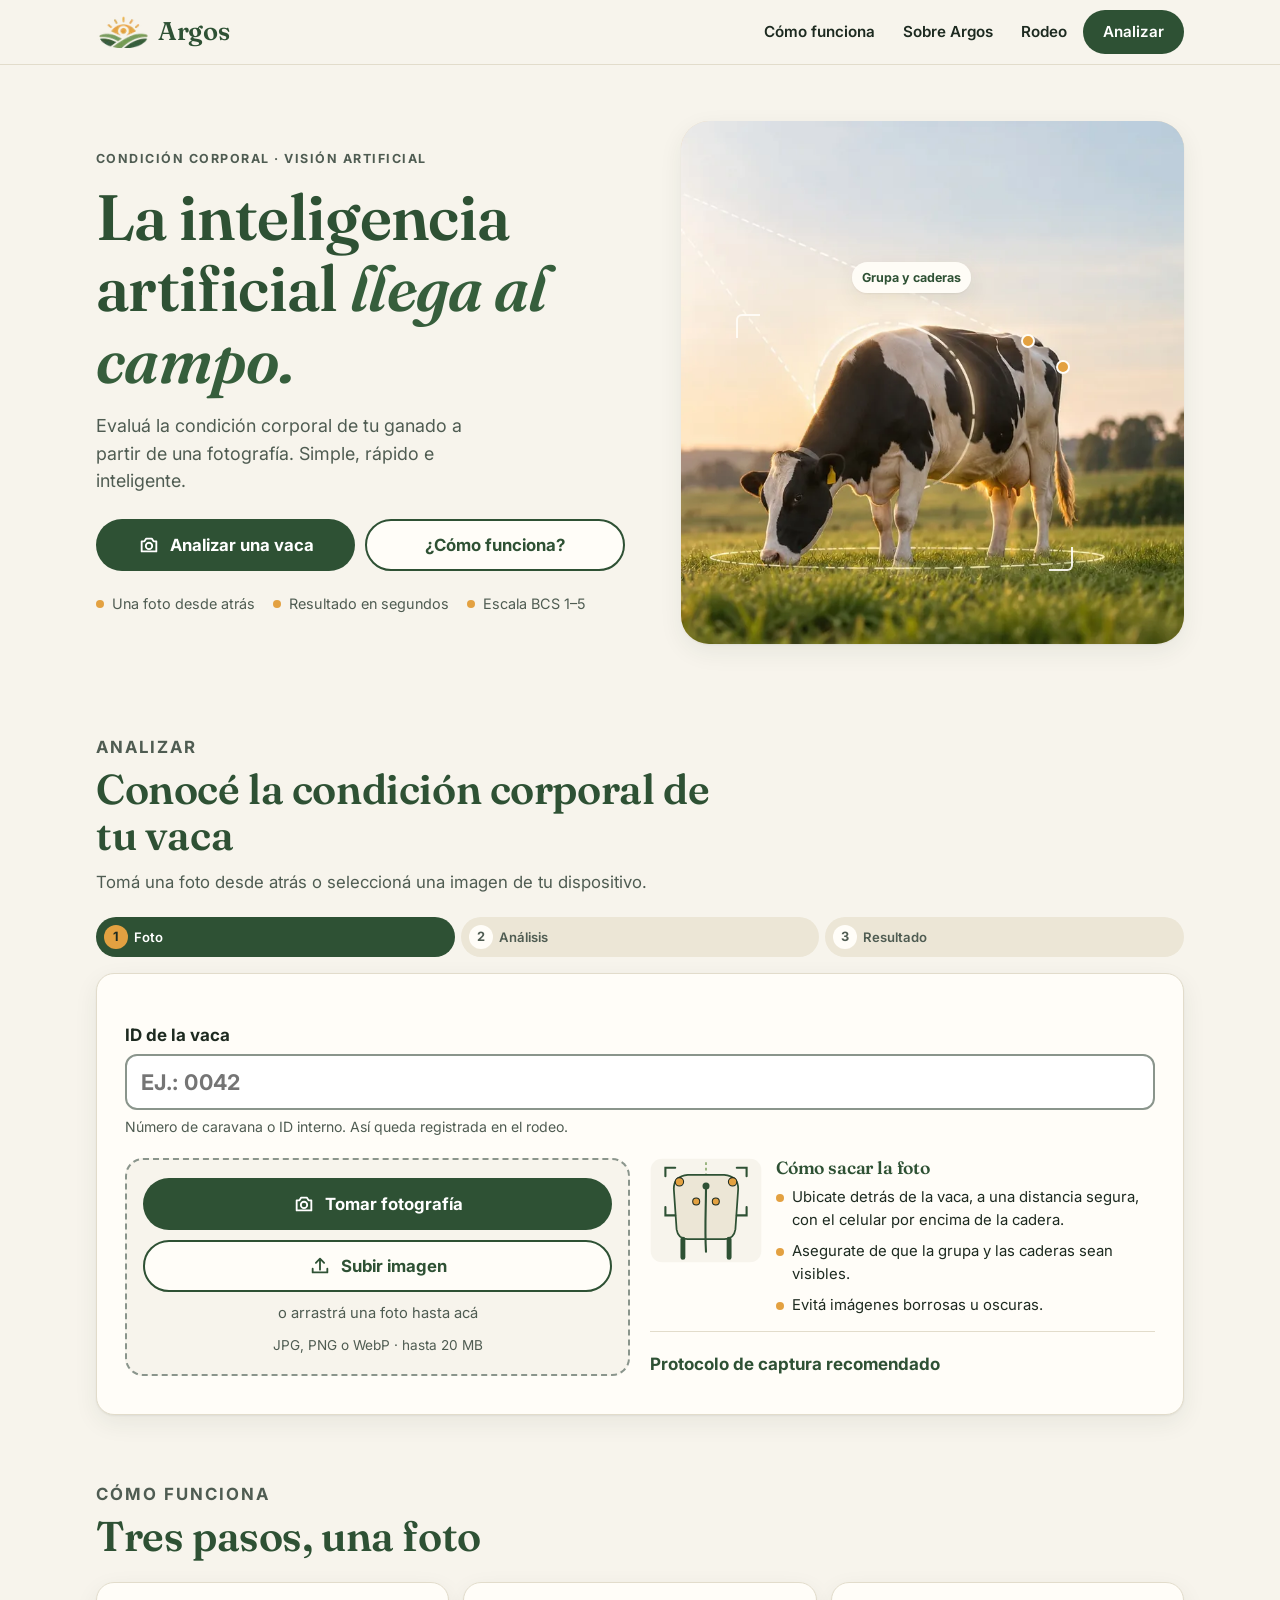
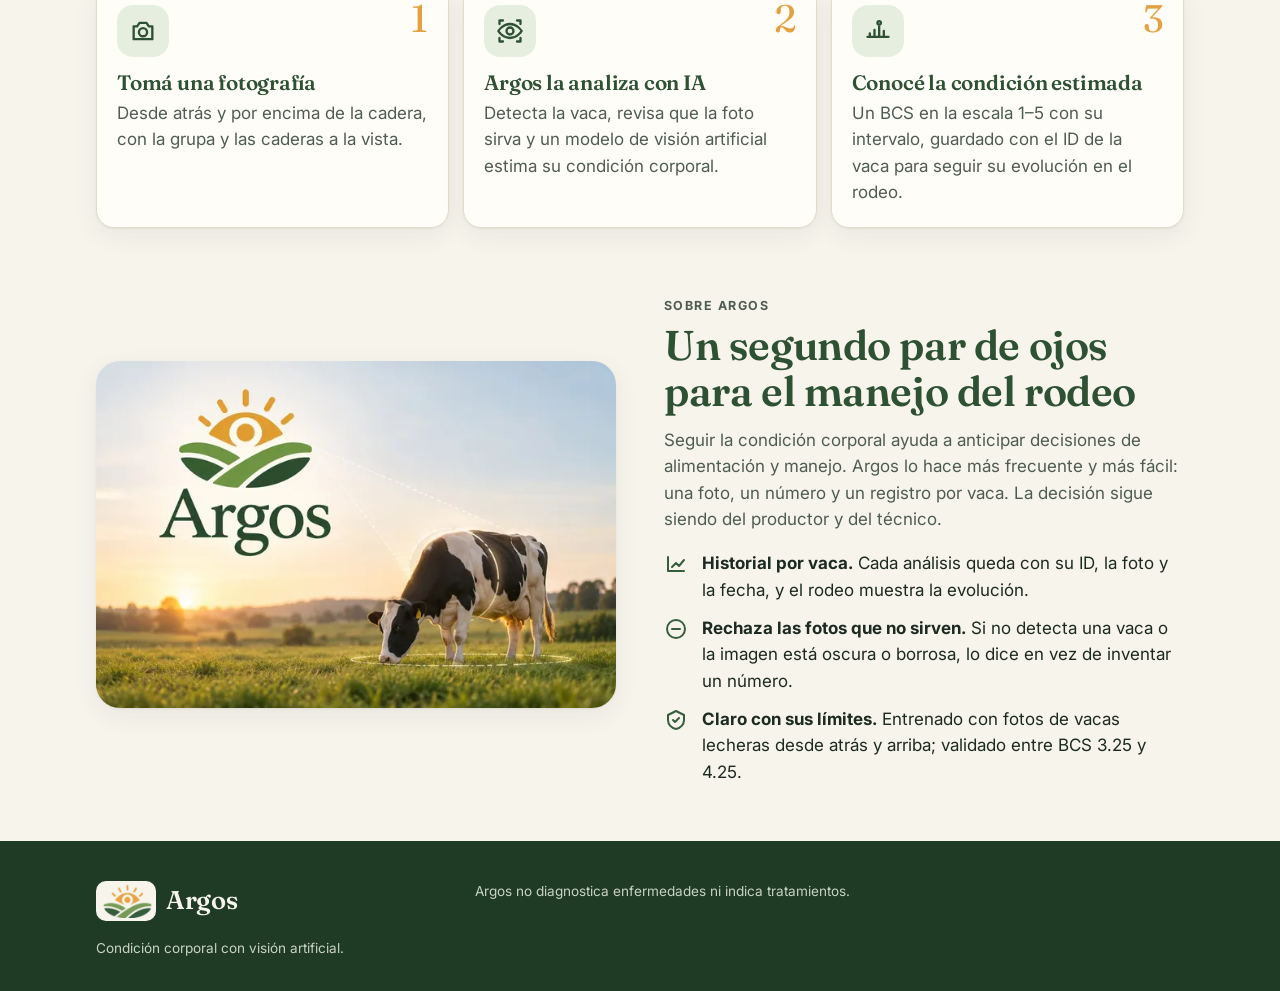
==== commit 2378abf1: "Footer: a la derecha solo 'Argos no diagnostica enfermedades ni indica tratamientos.' (pedido del hu" ====
--- a/web/index.html
+++ b/web/index.html
@@ -174,6 +174,7 @@
     .explain-body ul { margin: 10px 0 0; padding-left: 20px; font-size: .95rem; }
     .explain-body li + li { margin-top: 6px; }
     .explain-body strong { color: var(--forest); }
+    #explain-btn { margin-top: 10px; }
     .banner { border-radius: var(--radius-sm); padding: 14px 16px; margin-top: 10px; }
     .banner.bad { background: var(--bad-soft); color: var(--bad); }
     .banner strong { display: block; font-size: 1.05rem; }
@@ -395,19 +396,25 @@
                     <svg class="dist" id="res-dist" role="img" aria-label="Distribución de probabilidad por BCS"></svg>
                     <p class="res-meta">Probabilidad por valor de BCS; la franja verde es el rango validado.</p>
                   </details>
-                  <!-- T17: qué se observa en la foto (GET /predictions/{id}/explain). -->
+                  <!-- T17/T19: qué se observa en la foto. Se abre solo con el resultado: la explicación
+                       arrancó en el servidor junto con el BCS (GET /predictions/{id}/explain la espera). -->
                   <div class="res-slot" data-slot="explicacion">
                     <div class="explain" id="explain">
-                      <button class="btn secondary block" id="explain-btn" type="button">
-                        <svg viewBox="0 0 24 24" fill="none" stroke="currentColor" stroke-width="2" stroke-linecap="round" stroke-linejoin="round" aria-hidden="true"><path d="M2 12s3.6-6 10-6 10 6 10 6-3.6 6-10 6S2 12 2 12z"/><circle cx="12" cy="12" r="3"/></svg>
-                        Ver qué se observa en la foto
-                      </button>
-                      <div class="explain-body" id="explain-body" aria-live="polite" hidden>
+                      <div class="explain-body" id="explain-body" aria-live="polite">
                         <p class="explain-title">Qué se observa en la foto</p>
-                        <p id="explain-text"></p>
-                        <ul id="explain-traits"></ul>
+                        <div class="explain-loading" id="explain-loading" hidden>
+                          <p class="explain-status"><span class="sun-dot" aria-hidden="true"></span>Argos está mirando la foto…</p>
+                          <span class="skeleton" aria-hidden="true"></span>
+                          <span class="skeleton" aria-hidden="true"></span>
+                          <span class="skeleton short" aria-hidden="true"></span>
+                        </div>
+                        <div id="explain-content" hidden>
+                          <p id="explain-text"></p>
+                          <ul id="explain-traits"></ul>
+                        </div>
+                        <p class="err" id="explain-error" role="alert" hidden></p>
+                        <button class="btn secondary small" id="explain-btn" type="button" hidden>Reintentar</button>
                       </div>
-                      <p class="err" id="explain-error" role="alert" hidden></p>
                     </div>
                   </div>
                 </div>
@@ -484,9 +491,7 @@
         <p class="fine" style="margin-top:10px">Condición corporal con visión artificial.</p>
       </div>
       <div>
-        <p><strong>Estimación de apoyo; no reemplaza la evaluación de un técnico.</strong></p>
-        <p>Rango validado: BCS 3.25–4.25 (escala 1–5, vacas lecheras). Fuera de ese rango el valor es orientativo.</p>
-        <p class="fine">Argos no diagnostica enfermedades ni indica tratamientos. Qué condición conviene depende de la etapa productiva de cada animal.</p>
+        <p class="fine">Argos no diagnostica enfermedades ni indica tratamientos.</p>
       </div>
     </div>
   </footer>
@@ -755,6 +760,7 @@
       }
       if (rejected && !issues.childElementCount) issues.appendChild(document.createElement("li")).textContent = "no parece una vaca de atrás";
 
+      if (!rejected) loadExplain(p.prediction_id);
       // G3 punto 7: sin aviso de texto para low_confidence (el estado se ve en la etiqueta).
       $("retry").textContent = rejected ? "Sacar otra foto" : "Analizar otra foto";
       $("next").textContent = "Siguiente vaca";
@@ -778,26 +784,26 @@
     }
 
     // Qué se observa en la foto (T17): GET /predictions/{id}/explain, descripción de OpenAI sin el puntaje.
-    const EXPLAIN_LABEL = $("explain-btn").innerHTML;
+    // T19: se pide sola apenas llega el resultado; el servidor ya la estaba generando con el BCS.
+    let explainSeq = 0;  // cada resultado nuevo invalida la respuesta de uno anterior
     function resetExplain() {
-      const btn = $("explain-btn");
-      btn.disabled = false;
-      btn.innerHTML = EXPLAIN_LABEL;
-      btn.hidden = false;
-      $("explain-body").hidden = true;
+      explainSeq++;
+      $("explain-loading").hidden = true;
+      $("explain-content").hidden = true;
       $("explain-error").hidden = true;
-    }
-    $("explain-btn").addEventListener("click", async () => {
-      const id = $("result").dataset.predictionId;
-      const btn = $("explain-btn");
-      btn.disabled = true;
-      btn.innerHTML = '<span class="spinner dark" aria-hidden="true"></span> Mirando la foto…';
-      $("explain-error").hidden = true;
+      $("explain-btn").hidden = true;
+      $("explain-body").removeAttribute("aria-busy");
+    }
+    async function loadExplain(id) {
+      resetExplain();
+      const seq = explainSeq;
+      $("explain-loading").hidden = false;
+      $("explain-body").setAttribute("aria-busy", "true");
       try {
         const r = await api(`/predictions/${encodeURIComponent(id)}/explain`);
         const data = await r.json().catch(() => ({}));
         if (!r.ok) throw new Error(typeof data.detail === "string" ? data.detail : "error " + r.status);
-        if ($("result").dataset.predictionId !== id) return;  // ya se evaluó otra foto
+        if (seq !== explainSeq || $("result").dataset.predictionId !== id) return;  // ya se evaluó otra foto
         $("explain-text").textContent = data.explanation;
         const ul = $("explain-traits");
         ul.replaceChildren();
@@ -807,17 +813,23 @@
           li.append(t.observation);
           ul.appendChild(li);
         }
-        $("explain-body").hidden = false;
-        btn.hidden = true;
+        $("explain-content").hidden = false;
       } catch (err) {
+        if (seq !== explainSeq) return;
         $("explain-error").textContent = err instanceof TypeError ? "Sin conexión con el servidor. Probá de nuevo." : err.message;
         $("explain-error").hidden = false;
-        btn.disabled = false;
-        btn.innerHTML = EXPLAIN_LABEL;
+        $("explain-btn").hidden = false;
+      } finally {
+        if (seq === explainSeq) {
+          $("explain-loading").hidden = true;
+          $("explain-body").removeAttribute("aria-busy");
+        }
       }
-    });
+    }
+    $("explain-btn").addEventListener("click", () => loadExplain($("result").dataset.predictionId));
 
     function resetPhoto() {
+      resetExplain();
       photo = null;
       $("file-error").hidden = true;
       $("send-error").hidden = true;
--- a/web/argos.css
+++ b/web/argos.css
@@ -127,3 +127,48 @@
   *, *::before, *::after { animation-duration: .01ms !important; animation-iteration-count: 1 !important;
     transition-duration: .01ms !important; scroll-behavior: auto !important; }
 }
+
+/* ---------- distribución de condición corporal del rodeo (T20, rodeo.html) ---------- */
+.dist { padding: 18px 16px 14px; margin: 20px 0 0; }
+.dist-head h2 { font-size: clamp(1.25rem, 4.6vw, 1.55rem); }
+.dist-sub { color: var(--muted); font-size: .92rem; margin-top: 4px; }
+.dist-stats { display: grid; grid-template-columns: 1fr 1fr; gap: 10px; margin: 14px 0 6px; }
+.dist-stats > div { background: var(--ivory); border: 1px solid var(--line); border-radius: var(--radius-sm); padding: 10px 12px; }
+.dist-stats dt { font-size: .8rem; font-weight: 700; color: var(--muted); }
+.dist-stats dd { margin: 2px 0 0; font-family: var(--font-display); font-weight: 600; font-size: 1.7rem; line-height: 1.1; color: var(--forest);
+  font-variant-numeric: tabular-nums; }
+.dist-stats .mean-key { display: inline-block; width: 14px; border-top: 3px dashed var(--sun); margin-right: 6px; vertical-align: 3px; }
+.dist-plot { position: relative; margin-top: 6px; }
+.dist-chart { width: 100%; height: auto; display: block; overflow: visible; font-family: var(--font-ui); }
+.dist-chart .hit { fill: transparent; cursor: pointer; outline: none; }
+.dist-chart .bar { fill: var(--sage); transition: fill .15s ease; }
+.dist-chart .bar.top { fill: var(--forest-2); }
+.dist-chart .zero { fill: var(--line-strong); }
+.dist-chart .cat.active .bar, .dist-chart .cat:focus-visible .bar { fill: var(--forest); }
+.dist-chart .cat:focus-visible .hit { stroke: var(--forest); stroke-width: 2; rx: 8; }
+.dist-chart .grid { stroke: var(--sand); }
+.dist-chart .axis { stroke: var(--line-strong); }
+.dist-chart .tick { fill: var(--muted); font-size: 12px; }
+.dist-chart .xlab { fill: var(--ink); font-size: 13px; font-weight: 600; font-variant-numeric: tabular-nums; }
+.dist-chart .val { fill: var(--ink); font-size: 13px; font-weight: 700; font-variant-numeric: tabular-nums; }
+.dist-chart .val.zero-val { fill: var(--muted); font-weight: 500; }
+.dist-chart .mean { stroke: var(--sun); stroke-width: 2; stroke-dasharray: 5 4; }
+.dist-chart .mean-tri { fill: var(--sun); }
+@media (prefers-reduced-motion: no-preference) {
+  .dist-chart.animate .bar { transform-box: fill-box; transform-origin: 50% 100%; animation: dist-grow .6s cubic-bezier(.2, .7, .3, 1) both; }
+  .dist-chart.animate .val, .dist-chart.animate .mean, .dist-chart.animate .mean-tri { animation: dist-fade .4s ease .45s both; }
+}
+@keyframes dist-grow { from { transform: scaleY(0); } }
+@keyframes dist-fade { from { opacity: 0; } }
+.dist-tip { position: absolute; z-index: 2; transform: translate(-50%, calc(-100% - 10px)); pointer-events: none;
+  width: max-content; max-width: 220px; text-align: center;
+  background: var(--deep); color: #fff; border-radius: 10px; padding: 7px 11px; font-size: .86rem; line-height: 1.3;
+  box-shadow: 0 6px 18px rgba(31, 58, 37, .22); }
+.dist-tip strong { color: var(--sun-soft); }
+.dist-tip span { display: block; color: #c9d3c4; font-size: .78rem; }
+.dist-tip::after { content: ""; position: absolute; left: 50%; bottom: -6px; margin-left: -6px; border: 6px solid transparent;
+  border-bottom: 0; border-top-color: var(--deep); }
+.dist-state { text-align: center; color: var(--muted); padding: 28px 8px; }
+.dist-state.err { color: var(--bad); font-weight: 600; margin: 0; }
+.dist-note { color: var(--muted); font-size: .82rem; margin-top: 8px; }
+@media (min-width: 680px) { .dist { padding: 22px 22px 16px; } .dist-stats { max-width: 420px; } }
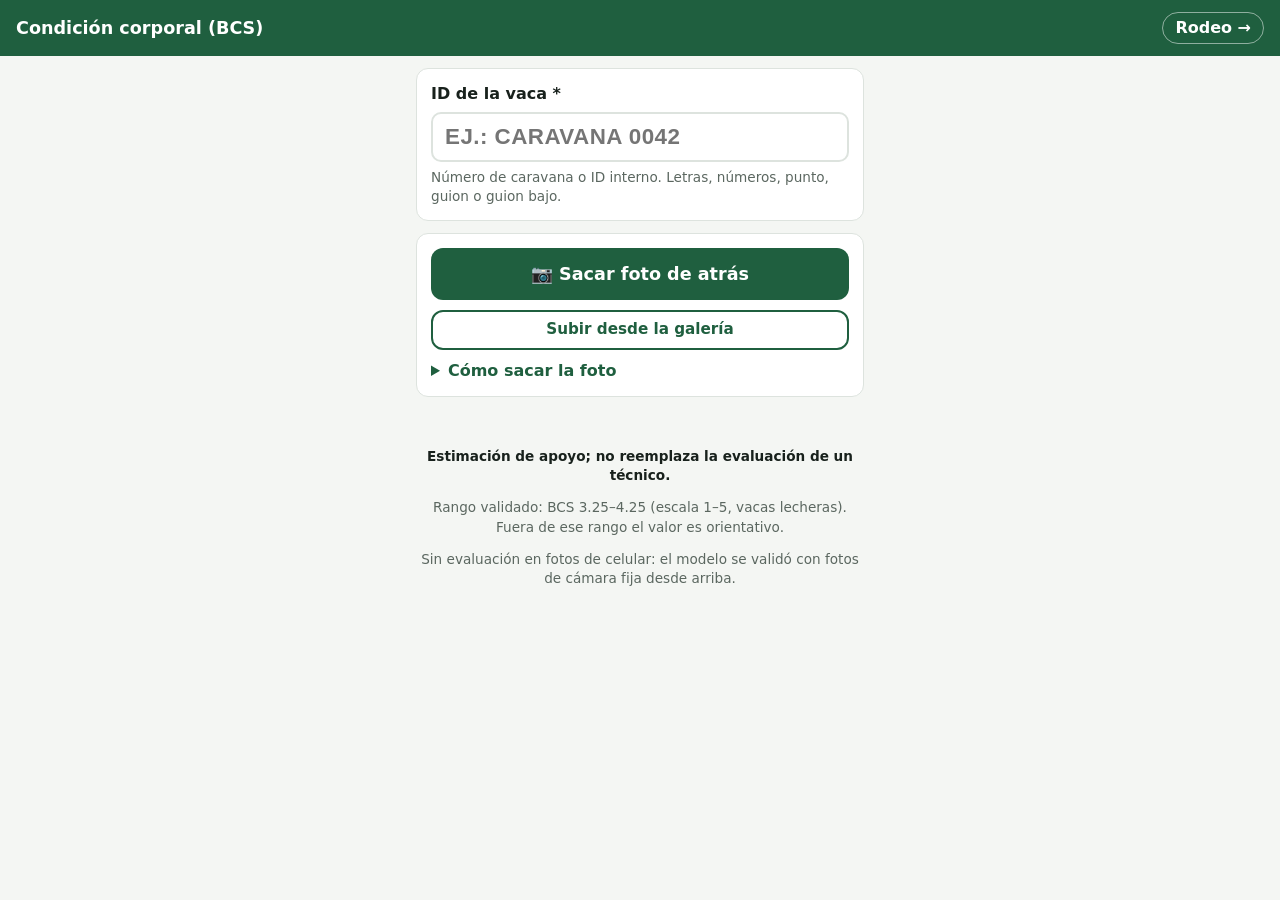
==== commit 3162fdda: "Merge T17: explicación 'Qué se observa en la foto' (OpenAI) Co-Authored-By: Claude Opus 5.5 <noreply" ====
--- a/web/index.html
+++ b/web/index.html
@@ -3,15 +3,188 @@
 <head>
   <meta charset="utf-8">
   <meta name="viewport" content="width=device-width, initial-scale=1">
-  <meta name="theme-color" content="#f7f4ec">
-  <meta name="description" content="Argos estima la condición corporal (BCS) de una vaca a partir de una foto desde atrás.">
-  <title>Argos · Condición corporal con IA</title>
+  <meta name="theme-color" content="#1f5f3f">
+  <title>BCS · Evaluar</title>
+  <style>
+    :root {
+      --bg: #f4f6f3; --card: #fff; --ink: #18211c; --muted: #5b6760; --line: #dde3de;
+      --brand: #1f5f3f; --brand-ink: #fff; --ok: #1f7a4a; --warn: #a86400; --warn-bg: #fff4dd;
+      --bad: #b3261e; --bad-bg: #fde8e6; --band: #e3f0e8;
+    }
+    * { box-sizing: border-box; }
+    body { margin: 0; background: var(--bg); color: var(--ink);
+      font: 16px/1.4 system-ui, -apple-system, "Segoe UI", Roboto, sans-serif; }
+    header { background: var(--brand); color: var(--brand-ink); padding: 12px 16px;
+      display: flex; align-items: center; justify-content: space-between; gap: 8px; }
+    header h1 { font-size: 1.1rem; margin: 0; }
+    header a { color: var(--brand-ink); font-weight: 600; text-decoration: none;
+      border: 1px solid rgba(255,255,255,.5); border-radius: 999px; padding: 4px 12px; white-space: nowrap; }
+    main { max-width: 480px; margin: 0 auto; padding: 12px 16px 24px; }
+    .card { background: var(--card); border: 1px solid var(--line); border-radius: 12px; padding: 14px; margin-bottom: 12px; }
+    label.field { display: block; font-weight: 700; margin-bottom: 6px; }
+    input[type=text] { width: 100%; font-size: 1.4rem; padding: 10px 12px; border: 2px solid var(--line);
+      border-radius: 10px; text-transform: uppercase; font-weight: 700; letter-spacing: .02em; }
+    input[type=text]:focus { outline: none; border-color: var(--brand); }
+    input[type=text][aria-invalid=true] { border-color: var(--bad); }
+    .hint { color: var(--muted); font-size: .85rem; margin: 6px 0 0; }
+    .err { color: var(--bad); font-size: .9rem; margin: 6px 0 0; font-weight: 600; }
+    .btn { display: flex; align-items: center; justify-content: center; gap: 8px; width: 100%;
+      min-height: 52px; border: 0; border-radius: 12px; font-size: 1.1rem; font-weight: 700; cursor: pointer;
+      background: var(--brand); color: var(--brand-ink); text-decoration: none; }
+    .btn.secondary { background: #fff; color: var(--brand); border: 2px solid var(--brand); }
+    .btn.small { min-height: 40px; font-size: .95rem; }
+    .btn[disabled] { opacity: .5; cursor: default; }
+    .row { display: flex; gap: 8px; margin-top: 10px; }
+    .row > * { flex: 1; }
+    .visually-hidden { position: absolute; width: 1px; height: 1px; overflow: hidden; clip: rect(0 0 0 0); }
+    details { margin-top: 10px; }
+    summary { font-weight: 600; color: var(--brand); cursor: pointer; }
+    details ul { margin: 8px 0 0; padding-left: 20px; color: var(--ink); font-size: .92rem; }
+    details li { margin-bottom: 4px; }
+    #confirm .cow { font-size: 1.5rem; font-weight: 800; margin: 0 0 8px; }
+    .preview { width: 100%; max-height: 260px; object-fit: contain; background: #e9ece9; border-radius: 8px; display: block; }
+    .banner { border-radius: 10px; padding: 10px 12px; margin-bottom: 12px; font-weight: 600; }
+    .banner.warn { background: var(--warn-bg); color: var(--warn); }
+    .banner.bad { background: var(--bad-bg); color: var(--bad); }
+    .banner ul { margin: 6px 0 0; padding-left: 20px; font-weight: 500; }
+    .res-head { display: flex; gap: 12px; align-items: center; }
+    .res-head img { width: 96px; height: 96px; object-fit: cover; border-radius: 8px; background: #e9ece9; flex: none; }
+    .res-id { font-size: 1.25rem; font-weight: 800; }
+    .res-meta { color: var(--muted); font-size: .85rem; }
+    .bcs { display: flex; align-items: baseline; gap: 10px; margin: 14px 0 4px; }
+    .bcs .value { font-size: 3.6rem; font-weight: 800; line-height: 1; }
+    .bcs .label { color: var(--muted); font-weight: 600; }
+    .chip { display: inline-block; border-radius: 999px; padding: 2px 10px; font-size: .8rem; font-weight: 700; }
+    .chip.ok { background: var(--band); color: var(--ok); }
+    .chip.low_confidence { background: var(--warn-bg); color: var(--warn); }
+    .chip.rejected { background: var(--bad-bg); color: var(--bad); }
+    .metric { margin-top: 12px; }
+    .metric .top { display: flex; justify-content: space-between; font-weight: 600; }
+    .bar { height: 12px; background: #e6e9e6; border-radius: 999px; overflow: hidden; margin-top: 4px; }
+    .bar > span { display: block; height: 100%; background: var(--ok); }
+    .bar.low > span { background: var(--warn); }
+    .dist { width: 100%; height: 84px; display: block; margin-top: 6px; }
+    .note { color: var(--muted); font-size: .85rem; margin-top: 8px; }
+    footer { color: var(--muted); font-size: .85rem; text-align: center; padding: 0 16px 24px; max-width: 480px; margin: 0 auto; }
+    footer strong { color: var(--ink); }
+    .spinner { width: 20px; height: 20px; border: 3px solid rgba(255,255,255,.4); border-top-color: #fff;
+      border-radius: 50%; animation: spin 1s linear infinite; }
+    @keyframes spin { to { transform: rotate(360deg); } }
+    .explain { margin-top: 12px; }
+    .explain .btn { min-height: 44px; font-size: 1rem; }
+    .explain-body { margin-top: 10px; border-top: 1px solid var(--line); padding-top: 10px; }
+    .explain-body p { margin: 0 0 8px; }
+    .explain-body ul { margin: 0 0 8px; padding-left: 20px; font-size: .92rem; }
+    .explain-body li { margin-bottom: 4px; }
+    .spinner.dark { border-color: rgba(31,95,63,.3); border-top-color: var(--brand); }
+    .explain-title { font-weight: 700; margin: 0 0 6px; }
+    [hidden] { display: none !important; }
+  </style>
+</head>
+<body>
+  <header>
+    <h1>Condición corporal (BCS)</h1>
+    <a id="to-rodeo" href="rodeo.html">Rodeo →</a>
+  </header>
+  <main>
+    <section class="card" id="step-id">
+      <label class="field" for="cow-id">ID de la vaca *</label>
+      <input id="cow-id" type="text" list="cow-list" autocomplete="off" autocapitalize="characters"
+             spellcheck="false" inputmode="text" maxlength="64" placeholder="Ej.: caravana 0042" required>
+      <datalist id="cow-list"></datalist>
+      <p class="hint">Número de caravana o ID interno. Letras, números, punto, guion o guion bajo.</p>
+      <p class="err" id="id-error" hidden></p>
+    </section>
+
+    <section class="card" id="step-photo">
+      <label class="btn" for="photo-camera">📷 Sacar foto de atrás</label>
+      <input class="visually-hidden" id="photo-camera" type="file" accept="image/*" capture="environment">
+      <div class="row">
+        <label class="btn secondary small" for="photo-file">Subir desde la galería</label>
+      </div>
+      <input class="visually-hidden" id="photo-file" type="file" accept="image/*">
+      <details id="protocol">
+        <summary>Cómo sacar la foto</summary>
+        <ul>
+          <li>Vaca <strong>de atrás</strong>, cámara <strong>por encima de la cadera</strong> (brazo en alto o desde arriba del tubo/brete), apuntando hacia abajo unos 30–60°.</li>
+          <li>Que se vean la base de la cola, los isquiones, los ilíacos y, si se puede, la línea del lomo.</li>
+          <li>Una sola vaca centrada, sin la cola tapando la zona y con buena luz.</li>
+        </ul>
+      </details>
+    </section>
+
+    <section class="card" id="confirm" hidden>
+      <p class="cow" id="confirm-cow">Vaca: —</p>
+      <img class="preview" id="confirm-preview" alt="Foto elegida">
+      <div class="row">
+        <button class="btn secondary small" id="change" type="button">Cambiar</button>
+        <button class="btn small" id="send" type="button">Evaluar</button>
+      </div>
+      <p class="err" id="send-error" hidden></p>
+    </section>
+
+    <section id="result" hidden>
+      <div class="banner bad" id="res-rejected" hidden>
+        Foto rechazada: no se puede estimar el BCS.
+        <ul id="res-issues"></ul>
+      </div>
+      <div class="banner warn" id="res-low" hidden></div>
+      <div class="card">
+        <div class="res-head">
+          <img id="res-thumb" alt="Miniatura de la foto evaluada">
+          <div>
+            <div class="res-id" id="res-cow"></div>
+            <div class="res-meta" id="res-date"></div>
+            <span class="chip" id="res-status"></span>
+          </div>
+        </div>
+        <div id="res-score">
+          <div class="bcs"><span class="value" id="res-bcs">—</span><span class="label">BCS estimado</span></div>
+          <div class="metric">
+            <div class="top"><span>Confianza</span><span id="res-conf">—</span></div>
+            <div class="bar" id="res-conf-bar"><span></span></div>
+          </div>
+          <div class="metric">
+            <div class="top"><span>Intervalo (90%)</span><span id="res-interval">—</span></div>
+          </div>
+          <div class="metric">
+            <div class="top"><span>Distribución</span><span class="res-meta">verde = rango validado</span></div>
+            <svg class="dist" id="res-dist" role="img" aria-label="Distribución de probabilidad por BCS"></svg>
+          </div>
+          <p class="note" id="res-range-note"></p>
+          <div class="explain" id="explain">
+            <button class="btn secondary" id="explain-btn" type="button">Ver qué se observa en la foto</button>
+            <div class="explain-body" id="explain-body" hidden>
+              <p class="explain-title">Qué se observa en la foto</p>
+              <p id="explain-text"></p>
+              <ul id="explain-traits"></ul>
+            </div>
+            <p class="err" id="explain-error" hidden></p>
+          </div>
+        </div>
+      </div>
+      <div class="row">
+        <button class="btn secondary" id="retry" type="button">Otra foto</button>
+        <button class="btn" id="next" type="button">Siguiente vaca</button>
+      </div>
+    </section>
+  </main>
+  <footer>
+    <p><strong>Estimación de apoyo; no reemplaza la evaluación de un técnico.</strong></p>
+    <p>Rango validado: BCS 3.25–4.25 (escala 1–5, vacas lecheras). Fuera de ese rango el valor es orientativo.</p>
+    <p>Sin evaluación en fotos de celular: el modelo se validó con fotos de cámara fija desde arriba.</p>
+  </footer>
+
   <script>
     "use strict";
-    // Va primero en <head>: deja la cookie antes de pedir la hoja de estilos y las imágenes, que
-    // también exigen el token. El token llega en el link compartido (?token=); nunca va escrito en el
-    // HTML. Se guarda (localStorage + cookie SameSite=Strict, para que las páginas carguen sin token en
-    // la URL) y se saca de la barra de direcciones: no queda en el historial ni en los logs.
+    // Rango validado por G0: el modelo solo vio BCS 3.25–4.25 (sdb_bcs).
+    const VALID_MIN = 3.25, VALID_MAX = 4.25;
+    const COW_RE = /^[A-Z0-9][A-Z0-9._-]{0,63}$/;
+    const LAST_KEY = "bcs.lastCowId";
+
+    // El token llega en el link compartido (?token=); nunca va escrito en el HTML. Se guarda
+    // (localStorage + cookie SameSite=Strict, para que las páginas carguen sin token en la URL) y se
+    // saca de la barra de direcciones: no queda en el historial ni en los logs de cada request.
     const TOKEN_KEY = "bcs.token";
     const token = (() => {
       const params = new URLSearchParams(location.search);
@@ -32,480 +205,6 @@
       }
       return t;
     })();
-  </script>
-  <link rel="icon" type="image/png" href="img/logo-mark-64.png">
-  <link rel="preconnect" href="https://fonts.googleapis.com">
-  <link rel="preconnect" href="https://fonts.gstatic.com" crossorigin>
-  <link rel="stylesheet" href="https://fonts.googleapis.com/css2?family=Fraunces:opsz,wght@9..144,500;9..144,600&family=Inter:wght@400;500;600;700&display=swap">
-  <link rel="stylesheet" href="argos.css">
-  <style>
-    /* ---------- hero ---------- */
-    .hero { padding: 28px 0 8px; }
-    .hero .wrap { display: grid; gap: 28px; align-items: center; }
-    .hero h1 { font-size: clamp(2.2rem, 8.4vw, 4rem); }
-    .hero h1 em { font-style: italic; color: var(--forest-2); }
-    .hero .lead { font-size: 1.12rem; color: var(--muted); margin-top: 16px; max-width: 34ch; }
-    .hero .ctas { display: flex; flex-wrap: wrap; gap: 10px; margin-top: 24px; }
-    .hero .ctas .btn { flex: 1 1 200px; }
-    .hero .facts { display: flex; flex-wrap: wrap; gap: 8px 18px; margin-top: 22px; color: var(--muted); font-size: .9rem; }
-    .hero .facts span { display: inline-flex; align-items: center; gap: 8px; }
-    .hero .facts span::before { content: ""; width: 8px; height: 8px; border-radius: 50%; background: var(--sun); }
-    .hero-media { position: relative; margin: 0; border-radius: 28px; overflow: hidden; aspect-ratio: 832 / 864;
-      background: #f0d9b5; box-shadow: var(--shadow); }
-    .hero-media img { display: block; width: 100%; height: 100%; object-fit: cover; }
-    /* Overlays en % del recorte hero-cow (832×864): la vaca va de x 11–78 %, y 38–86 %. */
-    .scan-area { position: absolute; left: 11%; top: 37%; width: 67%; height: 49%; pointer-events: none; }
-    .scan-area::before, .scan-area::after { content: ""; position: absolute; width: 22px; height: 22px;
-      border: 2px solid rgba(255, 253, 248, .9); }
-    .scan-area::before { left: 0; top: 0; border-right: 0; border-bottom: 0; border-radius: 6px 0 0 0; }
-    .scan-area::after { right: 0; bottom: 0; border-left: 0; border-top: 0; border-radius: 0 0 6px 0; }
-    .scan-line { position: absolute; left: 0; right: 0; top: 0; height: 2px; opacity: 0;
-      background: linear-gradient(90deg, transparent, rgba(255, 253, 248, .95), transparent);
-      box-shadow: 0 0 12px rgba(227, 161, 65, .8); }
-    .pulse { position: absolute; width: 14px; height: 14px; margin: -7px 0 0 -7px; border-radius: 50%;
-      background: var(--sun); border: 2px solid #fffdf8; }
-    .pulse::after { content: ""; position: absolute; inset: -9px; border-radius: 50%; border: 2px solid rgba(227, 161, 65, .9); opacity: 0; }
-    .pulse.p1 { left: 69%; top: 42%; }
-    .pulse.p2 { left: 76%; top: 47%; }
-    .tag { position: absolute; left: 34%; top: 27%; background: rgba(255, 253, 248, .94); color: var(--forest);
-      font-size: .78rem; font-weight: 700; padding: 6px 10px; border-radius: 999px; box-shadow: var(--shadow); white-space: nowrap; }
-    @media (prefers-reduced-motion: no-preference) {
-      .hero-media img { animation: drift 24s ease-in-out infinite alternate; transform-origin: 65% 60%; }
-      .scan-line { animation: scan 4.8s cubic-bezier(.45, 0, .55, 1) 1.2s infinite; }
-      .pulse::after { animation: ping 2.8s ease-out infinite; }
-      .pulse.p2::after { animation-delay: 1.4s; }
-      .hero .reveal { animation: rise .7s cubic-bezier(.2, .7, .2, 1) both; }
-      .hero .reveal:nth-child(2) { animation-delay: .08s; }
-      .hero .reveal:nth-child(3) { animation-delay: .16s; }
-      .hero .reveal:nth-child(4) { animation-delay: .24s; }
-      .tag { animation: rise .7s cubic-bezier(.2, .7, .2, 1) 1s both; }
-    }
-    @keyframes drift { from { transform: scale(1); } to { transform: scale(1.045); } }
-    @keyframes scan { 0% { top: 0; opacity: 0; } 12% { opacity: 1; } 88% { opacity: 1; } 100% { top: 100%; opacity: 0; } }
-    @keyframes ping { 0% { transform: scale(.6); opacity: .9; } 100% { transform: scale(1.7); opacity: 0; } }
-    @keyframes rise { from { opacity: 0; transform: translateY(14px); } to { opacity: 1; transform: none; } }
-    @media (min-width: 900px) {
-      .hero { padding: 56px 0 24px; }
-      .hero .wrap { grid-template-columns: 1.05fr 1fr; gap: 56px; }
-    }
-
-    /* ---------- secciones ---------- */
-    .section { padding: 56px 0 0; }
-    .section-head { max-width: 640px; margin-bottom: 22px; }
-    .section-head h2 { font-size: clamp(1.75rem, 6vw, 2.6rem); margin-top: 6px; }
-    .section-head p { color: var(--muted); margin-top: 10px; font-size: 1.05rem; }
-
-    /* ---------- analizar ---------- */
-    .steps { list-style: none; margin: 0 0 16px; padding: 0; display: flex; gap: 6px; counter-reset: s; }
-    .steps li { flex: 1; min-width: 0; display: flex; align-items: center; gap: 6px; font-size: .82rem; font-weight: 600;
-      white-space: nowrap; overflow: hidden; text-overflow: ellipsis; color: var(--muted); padding: 8px; border-radius: 999px; background: var(--sand); counter-increment: s; }
-    .steps li::before { content: counter(s); display: grid; place-items: center; width: 24px; height: 24px; flex: none;
-      border-radius: 50%; background: var(--card); color: var(--muted); font-size: .8rem; font-weight: 700; }
-    .steps li[aria-current="step"] { background: var(--forest); color: #fff; }
-    .steps li[aria-current="step"]::before { background: var(--sun); color: var(--ink); }
-    .steps li.done::before { content: "✓"; background: var(--sage-soft); color: var(--ok); }
-    .flow { padding: 20px 16px; }
-    .flow > * + * { margin-top: 20px; }
-    #step-id .input { text-transform: uppercase; letter-spacing: .02em; font-size: 1.35rem; font-weight: 700; }
-    .photo-grid { display: grid; gap: 20px; }
-    .dropzone { border: 2px dashed var(--line-strong); border-radius: var(--radius); padding: 18px 16px; background: var(--ivory);
-      display: grid; gap: 10px; transition: background-color .15s ease, border-color .15s ease; }
-    .dropzone.dragging { background: var(--sage-soft); border-color: var(--forest); }
-    .dropzone .drop-hint { display: none; text-align: center; color: var(--muted); font-size: .92rem; }
-    .dropzone .accept { text-align: center; color: var(--muted); font-size: .85rem; }
-    @media (hover: hover) and (pointer: fine) { .dropzone .drop-hint { display: block; } }
-    .guide { display: grid; grid-template-columns: 112px 1fr; gap: 14px; align-items: start; }
-    .guide svg { width: 112px; height: auto; display: block; }
-    .guide h3 { font-size: 1.1rem; margin-bottom: 8px; }
-    .tips { list-style: none; margin: 0; padding: 0; display: grid; gap: 8px; font-size: .93rem; }
-    .tips li { display: flex; gap: 8px; }
-    .tips li::before { content: ""; flex: none; width: 8px; height: 8px; margin-top: .55em; border-radius: 50%; background: var(--sun); }
-    details.more { grid-column: 1 / -1; border-top: 1px solid var(--line); padding-top: 10px; }
-    details.more summary { font-weight: 700; color: var(--forest); cursor: pointer; min-height: 44px; display: flex; align-items: center; }
-    details.more ul { margin: 4px 0 0; padding-left: 20px; font-size: .93rem; }
-    details.more li + li { margin-top: 6px; }
-    @media (min-width: 760px) { .photo-grid { grid-template-columns: 1fr 1fr; align-items: start; } .flow { padding: 28px; } }
-
-    #confirm .cow { font-family: var(--font-display); font-size: 1.6rem; color: var(--forest); margin-bottom: 10px; overflow-wrap: anywhere; }
-    .preview-wrap { position: relative; border-radius: var(--radius); overflow: hidden; background: var(--sand); }
-    .preview { display: block; width: 100%; height: min(62vh, 420px); object-fit: contain; }
-    .analyzing { position: absolute; inset: 0; display: grid; place-items: end center; padding: 16px;
-      background: linear-gradient(180deg, rgba(31, 58, 37, .05), rgba(31, 58, 37, .55)); }
-    .analyzing .scan-line { opacity: 1; height: 3px; }
-    .analyzing p { background: var(--card); color: var(--forest); font-weight: 700; padding: 10px 16px; border-radius: 999px;
-      box-shadow: var(--shadow); display: inline-flex; align-items: center; gap: 10px; }
-    .spinner.dark { border-color: rgba(46, 81, 52, .25); border-top-color: var(--forest); }
-    @media (prefers-reduced-motion: no-preference) { .analyzing .scan-line { animation: scan 2.2s ease-in-out infinite; } }
-    .actions { display: grid; grid-template-columns: 1fr 1fr; gap: 10px; margin-top: 14px; }
-    .actions .primary { grid-column: 1 / -1; }
-
-    /* ---------- resultado ---------- */
-    #result:focus { outline: none; }
-    .res-grid { display: grid; gap: 20px; }
-    .res-photo { margin: 0; }
-    .res-photo img { display: block; width: 100%; aspect-ratio: 4 / 3; object-fit: cover; border-radius: var(--radius); background: var(--sand); }
-    .res-photo figcaption { display: flex; flex-wrap: wrap; justify-content: space-between; gap: 4px 12px; margin-top: 8px; }
-    .res-id { font-weight: 800; font-size: 1.1rem; overflow-wrap: anywhere; }
-    .res-meta { color: var(--muted); font-size: .88rem; }
-    .res-head { display: flex; align-items: center; justify-content: space-between; gap: 10px; flex-wrap: wrap; }
-    .bcs { display: flex; align-items: baseline; gap: 8px; margin: 6px 0 4px; }
-    .bcs .value { font-family: var(--font-display); font-weight: 600; font-size: clamp(4.2rem, 20vw, 5.6rem); line-height: 1; color: var(--forest); }
-    .bcs .of { font-size: 1.4rem; font-weight: 600; color: var(--muted); }
-    @media (prefers-reduced-motion: no-preference) { #res-score:not([hidden]) .bcs .value { animation: rise .6s cubic-bezier(.2, .7, .2, 1) both; } }
-    .interp { font-size: 1.05rem; }
-    .scale-box { margin-top: 18px; }
-    .ticks { display: flex; justify-content: space-between; margin-top: 8px; font-size: .85rem; font-weight: 600; color: var(--muted); }
-    .scale-legend { display: flex; flex-wrap: wrap; gap: 4px 16px; margin-top: 6px; font-size: .82rem; color: var(--muted); }
-    .scale-legend i { display: inline-block; width: 18px; height: 8px; border-radius: 999px; margin-right: 6px; vertical-align: 1px; }
-    .facts-grid { display: grid; grid-template-columns: 1fr 1fr; gap: 10px; margin: 18px 0 0; }
-    .facts-grid > div { background: var(--ivory); border: 1px solid var(--line); border-radius: var(--radius-sm); padding: 10px 12px; }
-    .facts-grid dt { font-size: .82rem; color: var(--muted); font-weight: 600; }
-    .facts-grid dd { margin: 2px 0 0; font-size: 1.2rem; font-weight: 700; }
-    .bar { height: 6px; background: var(--sand); border-radius: 999px; overflow: hidden; margin-top: 6px; }
-    .bar > span { display: block; height: 100%; background: var(--forest-2); }
-    details.model { margin-top: 14px; }
-    details.model summary { font-weight: 600; color: var(--forest); cursor: pointer; min-height: 44px; display: flex; align-items: center; }
-    .dist { width: 100%; height: 96px; display: block; }
-    .note { color: var(--muted); font-size: .9rem; margin-top: 10px; }
-    .res-slot { margin-top: 16px; }
-    .explain-body { background: var(--ivory); border: 1px solid var(--line); border-left: 3px solid var(--sage);
-      border-radius: var(--radius-sm); padding: 14px 16px; }
-    .explain-title { font-family: var(--font-display); font-weight: 600; font-size: 1.15rem; color: var(--forest); margin-bottom: 6px; }
-    .explain-body ul { margin: 10px 0 0; padding-left: 20px; font-size: .95rem; }
-    .explain-body li + li { margin-top: 6px; }
-    .explain-body strong { color: var(--forest); }
-    #explain-btn { margin-top: 10px; }
-    .banner { border-radius: var(--radius-sm); padding: 14px 16px; margin-top: 10px; }
-    .banner.bad { background: var(--bad-soft); color: var(--bad); }
-    .banner strong { display: block; font-size: 1.05rem; }
-    .banner ul { margin: 6px 0 0; padding-left: 20px; font-weight: 600; }
-    .banner p { color: var(--ink); margin-top: 8px; font-size: .93rem; }
-    .disclaimer { margin-top: 18px; font-size: .88rem; color: var(--muted); border-left: 3px solid var(--sun); padding-left: 10px; }
-    @media (min-width: 760px) { .res-grid { grid-template-columns: 5fr 7fr; gap: 28px; align-items: start; } }
-
-    /* ---------- cómo funciona / sobre ---------- */
-    .how { list-style: none; margin: 0; padding: 0; display: grid; gap: 14px; counter-reset: h; }
-    .how li { padding: 22px 20px; counter-increment: h; position: relative; }
-    .how .icon { width: 52px; height: 52px; border-radius: 16px; background: var(--sage-soft); color: var(--forest);
-      display: grid; place-items: center; margin-bottom: 14px; }
-    .how .icon svg { width: 28px; height: 28px; }
-    .how li::after { content: counter(h); position: absolute; right: 20px; top: 16px; font-family: var(--font-display);
-      font-size: 2.4rem; color: var(--sun); line-height: 1; }
-    .how h3 { font-size: 1.3rem; margin-bottom: 6px; }
-    .how p { color: var(--muted); }
-    @media (min-width: 760px) { .how { grid-template-columns: repeat(3, 1fr); } }
-    .about { display: grid; gap: 24px; align-items: center; }
-    .about figure { margin: 0; border-radius: 24px; overflow: hidden; aspect-ratio: 3 / 2; box-shadow: var(--shadow); }
-    .about figure img { display: block; width: 100%; height: 100%; object-fit: cover; }
-    .about p { color: var(--muted); margin-top: 12px; }
-    .about ul { list-style: none; padding: 0; margin: 18px 0 0; display: grid; gap: 12px; }
-    .about li { display: grid; grid-template-columns: 28px 1fr; gap: 10px; }
-    .about li svg { width: 24px; height: 24px; color: var(--forest-2); margin-top: 2px; }
-    .about li b { color: var(--ink); }
-    @media (min-width: 900px) { .about { grid-template-columns: 1fr 1fr; gap: 48px; } }
-
-    /* CTA fija en celulares: la acción principal siempre a mano fuera de la sección de análisis. */
-    .dock { position: fixed; left: 12px; right: 12px; bottom: 12px; z-index: 15; }
-    .dock .btn { box-shadow: 0 8px 24px rgba(31, 58, 37, .3); }
-    @media (min-width: 760px) { .dock { display: none; } }
-    @media (max-width: 759px) { .site-footer { padding-bottom: 96px; } }
-  </style>
-</head>
-<body>
-  <a class="skip" href="#analizar">Ir a analizar</a>
-  <header class="site-header">
-    <div class="wrap">
-      <a class="brand" href="#top" aria-label="Argos, inicio">
-        <picture>
-          <source type="image/webp" srcset="img/logo-mark-128.webp 2x, img/logo-mark-64.webp 1x">
-          <img src="img/logo-mark-128.png" alt="" width="52" height="32">
-        </picture>
-        <span>Argos</span>
-      </a>
-      <nav class="nav" aria-label="Principal">
-        <a class="nav-wide" href="#como-funciona">Cómo funciona</a>
-        <a class="nav-wide" href="#sobre">Sobre Argos</a>
-        <a id="to-rodeo" href="rodeo.html">Rodeo</a>
-        <a class="btn small" href="#analizar">Analizar</a>
-      </nav>
-    </div>
-  </header>
-
-  <main id="top">
-    <section class="hero" aria-labelledby="hero-title">
-      <div class="wrap">
-        <div>
-          <p class="eyebrow reveal">Condición corporal · visión artificial</p>
-          <h1 class="reveal" id="hero-title" style="margin-top:12px">La inteligencia artificial <em>llega al campo.</em></h1>
-          <p class="lead reveal">Evaluá la condición corporal de tu ganado a partir de una fotografía. Simple, rápido e inteligente.</p>
-          <div class="reveal">
-            <div class="ctas">
-              <a class="btn" id="hero-cta" href="#analizar">
-                <svg viewBox="0 0 24 24" fill="none" stroke="currentColor" stroke-width="2" stroke-linecap="round" stroke-linejoin="round" aria-hidden="true"><path d="M4 8h3l2-3h6l2 3h3v11H4z"/><circle cx="12" cy="13" r="3.5"/></svg>
-                Analizar una vaca
-              </a>
-              <a class="btn secondary" href="#como-funciona">¿Cómo funciona?</a>
-            </div>
-            <p class="facts"><span>Una foto desde atrás</span><span>Resultado en segundos</span><span>Escala BCS 1–5</span></p>
-          </div>
-        </div>
-        <figure class="hero-media">
-          <picture>
-            <source type="image/webp" srcset="img/hero-cow-480.webp 480w, img/hero-cow-720.webp 720w, img/hero-cow-832.webp 832w"
-                    sizes="(min-width: 1120px) 520px, (min-width: 900px) 46vw, calc(100vw - 32px)">
-            <img src="img/hero-cow-720.jpg" srcset="img/hero-cow-480.jpg 480w, img/hero-cow-720.jpg 720w, img/hero-cow-832.jpg 832w"
-                 sizes="(min-width: 1120px) 520px, (min-width: 900px) 46vw, calc(100vw - 32px)"
-                 width="832" height="864" fetchpriority="high"
-                 alt="Vaca Holando pastando al atardecer, marcada por líneas de visión artificial">
-          </picture>
-          <div class="scan-area" aria-hidden="true"><span class="scan-line"></span></div>
-          <span class="pulse p1" aria-hidden="true"></span>
-          <span class="pulse p2" aria-hidden="true"></span>
-          <span class="tag" aria-hidden="true">Grupa y caderas</span>
-        </figure>
-      </div>
-    </section>
-
-    <section class="section" id="analizar" aria-labelledby="analizar-title" data-state="foto">
-      <div class="wrap">
-        <div class="section-head">
-          <p class="eyebrow">Analizar</p>
-          <h2 id="analizar-title">Conocé la condición corporal de tu vaca</h2>
-          <p>Tomá una foto desde atrás o seleccioná una imagen de tu dispositivo.</p>
-        </div>
-        <ol class="steps" aria-label="Pasos">
-          <li data-step="foto" aria-current="step">Foto</li>
-          <li data-step="confirm">Análisis</li>
-          <li data-step="result">Resultado</li>
-        </ol>
-
-        <div class="card flow" id="flow">
-          <input class="visually-hidden" id="photo-camera" type="file" accept="image/*" capture="environment" tabindex="-1" aria-hidden="true">
-          <input class="visually-hidden" id="photo-file" type="file" accept="image/*" tabindex="-1" aria-hidden="true">
-
-          <div id="step-id">
-            <label class="field-label" for="cow-id">ID de la vaca</label>
-            <input class="input" id="cow-id" type="text" list="cow-list" autocomplete="off" autocapitalize="characters"
-                   spellcheck="false" inputmode="text" maxlength="64" placeholder="Ej.: 0042" required
-                   aria-describedby="id-hint id-error">
-            <datalist id="cow-list"></datalist>
-            <p class="hint" id="id-hint">Número de caravana o ID interno. Así queda registrada en el rodeo.</p>
-            <p class="err" id="id-error" role="alert" hidden></p>
-          </div>
-
-          <div id="step-photo" class="photo-grid">
-            <div class="dropzone" id="dropzone">
-              <button class="btn block" id="pick-camera" type="button">
-                <svg viewBox="0 0 24 24" fill="none" stroke="currentColor" stroke-width="2" stroke-linecap="round" stroke-linejoin="round" aria-hidden="true"><path d="M4 8h3l2-3h6l2 3h3v11H4z"/><circle cx="12" cy="13" r="3.5"/></svg>
-                Tomar fotografía
-              </button>
-              <button class="btn secondary block" id="pick-file" type="button">
-                <svg viewBox="0 0 24 24" fill="none" stroke="currentColor" stroke-width="2" stroke-linecap="round" stroke-linejoin="round" aria-hidden="true"><path d="M12 16V4m0 0-4.5 4.5M12 4l4.5 4.5"/><path d="M4 15v4h16v-4"/></svg>
-                Subir imagen
-              </button>
-              <p class="drop-hint">o arrastrá una foto hasta acá</p>
-              <p class="accept">JPG, PNG o WebP · hasta 20 MB</p>
-              <p class="err" id="file-error" role="alert" hidden></p>
-            </div>
-
-            <div class="guide">
-              <svg viewBox="0 0 160 150" role="img" aria-labelledby="guide-svg-title">
-                <title id="guide-svg-title">Vaca vista desde atrás y arriba, con la grupa y las caderas dentro del encuadre</title>
-                <rect x="1" y="1" width="158" height="148" rx="16" fill="#f7f4ec"/>
-                <path d="M80 6v30" stroke="#769b56" stroke-width="2" stroke-dasharray="4 4"/>
-                <path d="M34 44q0-18 20-20h52q20 2 20 20l-4 58q-2 14-16 14H54q-14 0-16-14z" fill="#ece6d6" stroke="#2e5134" stroke-width="2.5"/>
-                <path d="M47 116v26M113 116v26" stroke="#2e5134" stroke-width="7" stroke-linecap="round"/>
-                <path d="M80 42c0 30-2 58 0 92" stroke="#2e5134" stroke-width="3" fill="none" stroke-linecap="round"/>
-                <circle cx="80" cy="40" r="5" fill="#2e5134"/>
-                <circle cx="42" cy="34" r="6" fill="#e3a141" stroke="#1d2a20" stroke-width="1.5"/>
-                <circle cx="118" cy="34" r="6" fill="#e3a141" stroke="#1d2a20" stroke-width="1.5"/>
-                <circle cx="66" cy="62" r="5" fill="#e3a141" stroke="#1d2a20" stroke-width="1.5"/>
-                <circle cx="94" cy="62" r="5" fill="#e3a141" stroke="#1d2a20" stroke-width="1.5"/>
-                <path d="M22 26v-12h14M138 26v-12h-14M22 70v12h14M138 70v12h-14" stroke="#2e5134" stroke-width="3" fill="none" stroke-linecap="round"/>
-              </svg>
-              <div>
-                <h3>Cómo sacar la foto</h3>
-                <ul class="tips">
-                  <li>Ubicate detrás de la vaca, a una distancia segura, con el celular por encima de la cadera.</li>
-                  <li>Asegurate de que la grupa y las caderas sean visibles.</li>
-                  <li>Evitá imágenes borrosas u oscuras.</li>
-                </ul>
-              </div>
-              <details class="more" id="protocol">
-                <summary>Protocolo de captura recomendado</summary>
-                <ul>
-                  <li>Vaca <strong>de atrás</strong>, cámara <strong>por encima de la cadera</strong> (brazo en alto o desde arriba del tubo/brete), apuntando hacia abajo unos 30–60°.</li>
-                  <li>Que se vean la base de la cola, los isquiones, los ilíacos y, si se puede, la línea del lomo.</li>
-                  <li>Una sola vaca centrada, sin la cola tapando la zona y con buena luz.</li>
-                </ul>
-              </details>
-            </div>
-          </div>
-
-          <section id="confirm" aria-label="Foto elegida" hidden>
-            <p class="cow" id="confirm-cow">Vaca: —</p>
-            <div class="preview-wrap">
-              <img class="preview" id="confirm-preview" alt="Foto elegida para analizar">
-              <div class="analyzing" id="analyzing" hidden>
-                <span class="scan-line" aria-hidden="true"></span>
-                <p><span class="spinner dark" aria-hidden="true"></span>Argos está analizando la imagen…</p>
-              </div>
-            </div>
-            <div class="actions">
-              <button class="btn primary" id="send" type="button">Analizar condición corporal</button>
-              <button class="btn secondary small" id="replace" type="button">Reemplazar foto</button>
-              <button class="btn ghost small" id="change" type="button">Quitar foto</button>
-            </div>
-            <p class="visually-hidden" id="live" role="status" aria-live="polite"></p>
-            <p class="err" id="send-error" role="alert" hidden></p>
-          </section>
-
-          <section id="result" tabindex="-1" aria-labelledby="res-title" hidden>
-            <div class="res-grid">
-              <figure class="res-photo">
-                <img id="res-thumb" alt="Foto analizada">
-                <figcaption><span class="res-id" id="res-cow"></span><span class="res-meta" id="res-date"></span></figcaption>
-              </figure>
-              <div>
-                <div class="res-head">
-                  <h3 class="eyebrow" id="res-title">Condición corporal estimada</h3>
-                  <span class="chip" id="res-status"></span>
-                </div>
-                <div class="banner bad" id="res-rejected" hidden>
-                  <strong>No pudimos analizar esta foto.</strong>
-                  <ul id="res-issues"></ul>
-                  <p>Probá con otra: vaca de atrás, cámara por encima de la cadera, buena luz y sin movimiento.</p>
-                </div>
-                <div id="res-score">
-                  <p class="bcs"><span class="value" id="res-bcs">—</span><span class="of">/ 5</span></p>
-                  <p class="interp" id="res-text"></p>
-                  <div class="scale-box">
-                    <div class="scale" id="res-scale" role="img" aria-label="Indicador de BCS en la escala 1 a 5">
-                      <span class="band"></span><span class="iv"></span><span class="mark"></span>
-                    </div>
-                    <div class="ticks" aria-hidden="true"><span>1</span><span>2</span><span>3</span><span>4</span><span>5</span></div>
-                    <p class="scale-legend"><span><i style="background:#769b56;opacity:.6"></i>Rango validado 3.25–4.25</span><span><i style="background:#365e3c;opacity:.7"></i>Intervalo (90%)</span></p>
-                  </div>
-                  <dl class="facts-grid">
-                    <div><dt>Intervalo (90%)</dt><dd id="res-interval">—</dd></div>
-                    <div><dt>Confianza del modelo</dt><dd id="res-conf">—</dd><div class="bar" id="res-conf-bar"><span></span></div></div>
-                  </dl>
-                  <p class="note" id="res-range-note"></p>
-                  <details class="model">
-                    <summary>Ver distribución del modelo</summary>
-                    <svg class="dist" id="res-dist" role="img" aria-label="Distribución de probabilidad por BCS"></svg>
-                    <p class="res-meta">Probabilidad por valor de BCS; la franja verde es el rango validado.</p>
-                  </details>
-                  <!-- T17/T19: qué se observa en la foto. Se abre solo con el resultado: la explicación
-                       arrancó en el servidor junto con el BCS (GET /predictions/{id}/explain la espera). -->
-                  <div class="res-slot" data-slot="explicacion">
-                    <div class="explain" id="explain">
-                      <div class="explain-body" id="explain-body" aria-live="polite">
-                        <p class="explain-title">Qué se observa en la foto</p>
-                        <div class="explain-loading" id="explain-loading" hidden>
-                          <p class="explain-status"><span class="sun-dot" aria-hidden="true"></span>Argos está mirando la foto…</p>
-                          <span class="skeleton" aria-hidden="true"></span>
-                          <span class="skeleton" aria-hidden="true"></span>
-                          <span class="skeleton short" aria-hidden="true"></span>
-                        </div>
-                        <div id="explain-content" hidden>
-                          <p id="explain-text"></p>
-                          <ul id="explain-traits"></ul>
-                        </div>
-                        <p class="err" id="explain-error" role="alert" hidden></p>
-                        <button class="btn secondary small" id="explain-btn" type="button" hidden>Reintentar</button>
-                      </div>
-                    </div>
-                  </div>
-                </div>
-              </div>
-            </div>
-            <p class="disclaimer">Estimación automatizada de apoyo; no reemplaza la evaluación de un técnico.</p>
-            <div class="actions">
-              <button class="btn secondary" id="retry" type="button">Analizar otra foto</button>
-              <button class="btn" id="next" type="button">Siguiente vaca</button>
-            </div>
-          </section>
-        </div>
-      </div>
-    </section>
-
-    <section class="section" id="como-funciona" aria-labelledby="como-title">
-      <div class="wrap">
-        <div class="section-head">
-          <p class="eyebrow">Cómo funciona</p>
-          <h2 id="como-title">Tres pasos, una foto</h2>
-        </div>
-        <ol class="how">
-          <li class="card">
-            <span class="icon"><svg viewBox="0 0 24 24" fill="none" stroke="currentColor" stroke-width="2" stroke-linecap="round" stroke-linejoin="round" aria-hidden="true"><path d="M4 8h3l2-3h6l2 3h3v11H4z"/><circle cx="12" cy="13" r="3.5"/></svg></span>
-            <h3>Tomá una fotografía</h3>
-            <p>Desde atrás y por encima de la cadera, con la grupa y las caderas a la vista.</p>
-          </li>
-          <li class="card">
-            <span class="icon"><svg viewBox="0 0 24 24" fill="none" stroke="currentColor" stroke-width="2" stroke-linecap="round" stroke-linejoin="round" aria-hidden="true"><path d="M2 12s3.6-6 10-6 10 6 10 6-3.6 6-10 6S2 12 2 12z"/><circle cx="12" cy="12" r="3"/><path d="M3 3h3M3 3v3M21 3h-3M21 3v3M3 21h3M3 21v-3M21 21h-3M21 21v-3"/></svg></span>
-            <h3>Argos la analiza con IA</h3>
-            <p>Detecta la vaca, revisa que la foto sirva y un modelo de visión artificial estima su condición corporal.</p>
-          </li>
-          <li class="card">
-            <span class="icon"><svg viewBox="0 0 24 24" fill="none" stroke="currentColor" stroke-width="2" stroke-linecap="round" stroke-linejoin="round" aria-hidden="true"><path d="M3 17h18"/><path d="M5 17v-3M9 17v-6M13 17v-9M17 17v-5"/><circle cx="13" cy="5" r="1.5"/></svg></span>
-            <h3>Conocé la condición estimada</h3>
-            <p>Un BCS en la escala 1–5 con su intervalo, guardado con el ID de la vaca para seguir su evolución en el rodeo.</p>
-          </li>
-        </ol>
-      </div>
-    </section>
-
-    <section class="section" id="sobre" aria-labelledby="sobre-title">
-      <div class="wrap about">
-        <figure>
-          <picture>
-            <source type="image/webp" srcset="img/hero-full-640.webp 640w, img/hero-full-1024.webp 1024w, img/hero-full-1536.webp 1536w"
-                    sizes="(min-width: 1120px) 536px, (min-width: 900px) 46vw, calc(100vw - 32px)">
-            <img src="img/hero-full-1024.jpg" srcset="img/hero-full-640.jpg 640w, img/hero-full-1024.jpg 1024w, img/hero-full-1536.jpg 1536w"
-                 sizes="(min-width: 1120px) 536px, (min-width: 900px) 46vw, calc(100vw - 32px)"
-                 width="1536" height="1024" loading="lazy" decoding="async"
-                 alt="Logo de Argos sobre un campo al atardecer, con una vaca Holando analizada por visión artificial">
-          </picture>
-        </figure>
-        <div>
-          <p class="eyebrow">Sobre Argos</p>
-          <h2 id="sobre-title" style="font-size:clamp(1.75rem,6vw,2.6rem);margin-top:6px">Un segundo par de ojos para el manejo del rodeo</h2>
-          <p>Seguir la condición corporal ayuda a anticipar decisiones de alimentación y manejo. Argos lo hace más frecuente y más fácil: una foto, un número y un registro por vaca. La decisión sigue siendo del productor y del técnico.</p>
-          <ul>
-            <li><svg viewBox="0 0 24 24" fill="none" stroke="currentColor" stroke-width="2" stroke-linecap="round" stroke-linejoin="round" aria-hidden="true"><path d="M4 19V5M4 19h16M8 15l4-4 3 3 5-6"/></svg><span><b>Historial por vaca.</b> Cada análisis queda con su ID, la foto y la fecha, y el rodeo muestra la evolución.</span></li>
-            <li><svg viewBox="0 0 24 24" fill="none" stroke="currentColor" stroke-width="2" stroke-linecap="round" stroke-linejoin="round" aria-hidden="true"><circle cx="12" cy="12" r="9"/><path d="M8 12h8"/></svg><span><b>Rechaza las fotos que no sirven.</b> Si no detecta una vaca o la imagen está oscura o borrosa, lo dice en vez de inventar un número.</span></li>
-            <li><svg viewBox="0 0 24 24" fill="none" stroke="currentColor" stroke-width="2" stroke-linecap="round" stroke-linejoin="round" aria-hidden="true"><path d="M12 3l8 4v5c0 4.5-3.4 8.3-8 9-4.6-.7-8-4.5-8-9V7z"/><path d="M9 12l2 2 4-4"/></svg><span><b>Claro con sus límites.</b> Entrenado con fotos de vacas lecheras desde atrás y arriba; validado entre BCS 3.25 y 4.25.</span></li>
-          </ul>
-        </div>
-      </div>
-    </section>
-  </main>
-
-  <div class="dock" id="dock" hidden><a class="btn block" href="#analizar">Analizar una vaca</a></div>
-
-  <footer class="site-footer">
-    <div class="wrap">
-      <div>
-        <span class="brand"><img src="img/logo-mark-128.png" alt="" width="60" height="40" loading="lazy"><span>Argos</span></span>
-        <p class="fine" style="margin-top:10px">Condición corporal con visión artificial.</p>
-      </div>
-      <div>
-        <p class="fine">Argos no diagnostica enfermedades ni indica tratamientos.</p>
-      </div>
-    </div>
-  </footer>
-
-  <script>
-    "use strict";
-    // Rango validado por G0: el modelo solo vio BCS 3.25–4.25 (sdb_bcs), dentro de la escala 1–5.
-    const VALID_MIN = 3.25, VALID_MAX = 4.25;
-    const SCALE_MIN = 1, SCALE_MAX = 5;
-    const MAX_BYTES = 20 * 1024 * 1024;  // = api_predict.MAX_IMAGE_BYTES
-    const COW_RE = /^[A-Z0-9][A-Z0-9._-]{0,63}$/;
-    const LAST_KEY = "bcs.lastCowId";
-    const reduceMotion = matchMedia("(prefers-reduced-motion: reduce)");
-
     const api = (path, opts = {}) =>
       fetch(path, { ...opts, headers: { ...(opts.headers || {}), "X-App-Token": token } });
     const store = {
@@ -513,39 +212,25 @@
       set(k, v) { try { localStorage.setItem(k, v); } catch { /* sin storage: no se recuerda */ } },
     };
     const $ = (id) => document.getElementById(id);
-    // Sin scroll suave global: solo los links internos del menú y los CTA se desplazan suave.
-    const scrollToEl = (el) => el.scrollIntoView({ block: "start" });
-    document.addEventListener("click", (e) => {
-      const a = e.target.closest('a[href^="#"]');
-      const dest = a && a.hash.length > 1 && document.querySelector(a.hash);
-      if (!dest || reduceMotion.matches || a.classList.contains("skip")) return;
-      e.preventDefault();
-      dest.scrollIntoView({ block: "start", behavior: "smooth" });
-      history.replaceState(null, "", a.hash);
-    });
+
+    // Miniaturas con el header, no con ?token= en el src: fetch → blob URL.
+    async function loadThumb(img, id) {
+      try {
+        const r = await api(`/media/${encodeURIComponent(id)}.jpg`);
+        if (!r.ok) return;
+        const url = URL.createObjectURL(await r.blob());
+        img.addEventListener("load", () => URL.revokeObjectURL(url), { once: true });
+        img.src = url;
+      } catch { /* sin miniatura */ }
+    }
 
     const idInput = $("cow-id");
     let photo = null;
     let previewUrl = null;
 
-    // Estados del flujo: foto → confirm (análisis) → result.
-    const STATES = ["foto", "confirm", "result"];
-    function setState(state) {
-      $("analizar").dataset.state = state;
-      $("step-id").hidden = state === "result";
-      $("step-photo").hidden = state !== "foto";
-      $("confirm").hidden = state !== "confirm";
-      $("result").hidden = state !== "result";
-      const at = STATES.indexOf(state);
-      document.querySelectorAll(".steps li").forEach((li, i) => {
-        li.classList.toggle("done", i < at);
-        if (i === at) li.setAttribute("aria-current", "step"); else li.removeAttribute("aria-current");
-      });
-    }
-
     const normalize = (raw) => raw.trim().toUpperCase();
     function idError(cowId) {
-      if (!cowId) return "Ingresá el ID de la vaca para poder registrar el análisis.";
+      if (!cowId) return "Ingresá el ID de la vaca antes de la foto.";
       if (!COW_RE.test(cowId)) return "ID inválido: usá letras, números, punto, guion o guion bajo, sin espacios (máx. 64).";
       return "";
     }
@@ -576,50 +261,25 @@
       $("send").disabled = !!idError(cowId) || !photo;
     }
 
-    function fileError(file) {
-      if (file.type && !file.type.startsWith("image/")) return "Ese archivo no es una imagen. Elegí una foto (JPG, PNG o WebP).";
-      if (file.size > MAX_BYTES) return `La foto pesa ${(file.size / 2 ** 20).toFixed(1)} MB y el máximo es 20 MB. Probá con otra o reducila.`;
-      return "";
-    }
-
-    function setPhoto(file) {
-      const bad = fileError(file);
-      $("file-error").textContent = bad;
-      $("file-error").hidden = !bad;
-      if (bad) return;
+    function onPhoto(e) {
+      const file = e.target.files && e.target.files[0];
+      e.target.value = "";
+      if (!file) return;
       photo = file;
       if (previewUrl) URL.revokeObjectURL(previewUrl);
       previewUrl = URL.createObjectURL(file);
       $("confirm-preview").src = previewUrl;
       $("send-error").hidden = true;
-      setState("confirm");
+      $("result").hidden = true;
+      $("confirm").hidden = false;
       const msg = idError(normalize(idInput.value));
       showIdError(msg);
       updateConfirm();
-      (msg ? idInput : $("send")).focus({ preventScroll: true });
-      $("analizar").scrollIntoView({ block: "start" });
-    }
-    function onPhoto(e) {
-      const file = e.target.files && e.target.files[0];
-      e.target.value = "";
-      if (file) setPhoto(file);
+      (msg ? idInput : $("send")).focus();
+      $("confirm").scrollIntoView({ block: "nearest" });
     }
     $("photo-camera").addEventListener("change", onPhoto);
     $("photo-file").addEventListener("change", onPhoto);
-    $("pick-camera").addEventListener("click", () => $("photo-camera").click());
-    $("pick-file").addEventListener("click", () => $("photo-file").click());
-    $("replace").addEventListener("click", () => $("photo-file").click());
-
-    // Arrastrar y soltar (escritorio).
-    const drop = $("dropzone");
-    drop.addEventListener("dragover", (e) => { e.preventDefault(); drop.classList.add("dragging"); });
-    drop.addEventListener("dragleave", () => drop.classList.remove("dragging"));
-    drop.addEventListener("drop", (e) => {
-      e.preventDefault();
-      drop.classList.remove("dragging");
-      const file = e.dataTransfer && e.dataTransfer.files[0];
-      if (file) setPhoto(file);
-    });
 
     idInput.addEventListener("input", () => {
       if (!$("id-error").hidden) showIdError(idError(normalize(idInput.value)));
@@ -630,31 +290,19 @@
     });
 
     $("change").addEventListener("click", () => {
-      resetPhoto();
-      $("pick-camera").focus();
-    });
-
-    function setAnalyzing(on) {
-      const btn = $("send");
-      $("analyzing").hidden = !on;
-      $("replace").disabled = on;
-      $("change").disabled = on;
-      $("live").textContent = on ? "Argos está analizando la imagen…" : "";
-      if (on) {
-        btn.disabled = true;
-        btn.innerHTML = '<span class="spinner" aria-hidden="true"></span> Analizando…';
-      } else {
-        btn.textContent = "Analizar condición corporal";
-        updateConfirm();
-      }
-    }
+      $("confirm").hidden = true;
+      photo = null;
+      idInput.focus();
+    });
 
     $("send").addEventListener("click", async () => {
       const cowId = normalize(idInput.value);
       const msg = idError(cowId);
       showIdError(msg);
       if (msg || !photo) return;
-      setAnalyzing(true);
+      const btn = $("send");
+      btn.disabled = true;
+      btn.innerHTML = '<span class="spinner"></span> Evaluando…';
       $("send-error").hidden = true;
       try {
         const body = new FormData();
@@ -668,45 +316,23 @@
         }
         store.set(LAST_KEY, data.cow_id);
         idInput.value = data.cow_id;
-        setAnalyzing(false);
         showResult(data);
         loadCows();
       } catch (err) {
-        setAnalyzing(false);
-        $("send-error").textContent = (err instanceof TypeError ? "Sin conexión con el servidor." : "No se pudo analizar: " + err.message) +
-          " Podés reintentar con el mismo botón.";
+        $("send-error").textContent = err instanceof TypeError ? "Sin conexión con el servidor. Probá de nuevo." : err.message;
         $("send-error").hidden = false;
+      } finally {
+        btn.textContent = "Evaluar";
+        updateConfirm();
       }
     });
 
     const fmt = (x) => Number(x).toFixed(2);
     const STATUS_TEXT = { ok: "OK", low_confidence: "Confianza baja", rejected: "Rechazada" };
-    const pct = (v) => (100 * (Math.min(SCALE_MAX, Math.max(SCALE_MIN, v)) - SCALE_MIN) / (SCALE_MAX - SCALE_MIN)).toFixed(2) + "%";
-
-    // Lectura relativa al rango validado, sin juzgar: el BCS adecuado depende de la etapa productiva.
-    function interpretation(bcs) {
-      let where;
-      if (bcs < VALID_MIN - 1e-9) where = "Por debajo del rango que Argos sabe medir.";
-      else if (bcs > VALID_MAX + 1e-9) where = "Por encima del rango que Argos sabe medir.";
-      else if (bcs <= 3.25 + 1e-9) where = "Condición en la parte baja del rango que Argos sabe medir.";
-      else if (bcs < 4 - 1e-9) where = "Condición en la zona media del rango que Argos sabe medir.";
-      else where = "Condición en la parte alta del rango que Argos sabe medir.";
-      return where + " Qué valor conviene depende de la etapa productiva (lactancia, secado, preparto).";
-    }
-
-    function drawScale(el, bcs, interval) {
-      el.querySelector(".band").style.cssText = `left:${pct(VALID_MIN)};width:calc(${pct(VALID_MAX)} - ${pct(VALID_MIN)})`;
-      const iv = el.querySelector(".iv");
-      iv.hidden = !interval;
-      if (interval) iv.style.cssText = `left:${pct(interval[0])};width:calc(${pct(interval[1])} - ${pct(interval[0])})`;
-      el.querySelector(".mark").style.left = pct(bcs);
-      el.setAttribute("aria-label", `BCS ${fmt(bcs)} en la escala ${SCALE_MIN} a ${SCALE_MAX}; rango validado ${fmt(VALID_MIN)} a ${fmt(VALID_MAX)}` +
-        (interval ? `; intervalo ${fmt(interval[0])} a ${fmt(interval[1])}` : ""));
-    }
 
     function drawDistribution(svg, distribution, bcs) {
       const keys = Object.keys(distribution).sort((a, b) => parseFloat(a) - parseFloat(b));
-      const W = 340, H = 96, top = 4, base = 74, n = keys.length, slot = W / Math.max(n, 1);
+      const W = 340, H = 84, top = 4, base = 64, n = keys.length, slot = W / n;
       const maxP = Math.max(0.01, ...keys.map((k) => distribution[k]));
       const ns = "http://www.w3.org/2000/svg";
       svg.setAttribute("viewBox", `0 0 ${W} ${H}`);
@@ -720,25 +346,26 @@
       };
       const i0 = keys.findIndex((k) => parseFloat(k) >= VALID_MIN - 1e-9);
       const i1 = keys.findIndex((k) => parseFloat(k) > VALID_MAX + 1e-9);
-      if (i0 >= 0) el("rect", { x: i0 * slot, y: 0, width: ((i1 < 0 ? n : i1) - i0) * slot, height: base, fill: "#e6efdf", rx: 6 });
+      if (i0 >= 0) el("rect", { x: i0 * slot, y: 0, width: ((i1 < 0 ? n : i1) - i0) * slot, height: base, fill: "#e3f0e8" });
       keys.forEach((k, i) => {
         const p = distribution[k];
         const h = (p / maxP) * (base - top);
         const isTop = bcs != null && Math.abs(parseFloat(k) - bcs) < 1e-9;
-        el("rect", { x: i * slot + slot * 0.18, y: base - h, width: slot * 0.64, height: Math.max(h, p > 0 ? 1 : 0),
-                     fill: isTop ? "#2e5134" : "#769b56", rx: 2 }).appendChild(
+        el("rect", { x: i * slot + slot * 0.15, y: base - h, width: slot * 0.7, height: Math.max(h, p > 0 ? 1 : 0),
+                     fill: isTop ? "#1f5f3f" : "#7fa58f", rx: 1 }).appendChild(
           Object.assign(document.createElementNS(ns, "title"), { textContent: `BCS ${k}: ${Math.round(p * 100)}%` }));
         const v = parseFloat(k);
         if (Math.abs(v - Math.round(v)) < 1e-9 || isTop) {
           el("text", { x: i * slot + slot / 2, y: H - 4, "text-anchor": "middle", "font-size": 11,
-                       fill: isTop ? "#2e5134" : "#4f5c52", "font-weight": isTop ? 700 : 400 }, isTop ? fmt(v) : v.toFixed(0));
+                       fill: isTop ? "#1f5f3f" : "#5b6760", "font-weight": isTop ? 700 : 400 }, isTop ? fmt(v) : v.toFixed(0));
         }
       });
-      el("line", { x1: 0, x2: W, y1: base, y2: base, stroke: "#8a958c" });
+      el("line", { x1: 0, x2: W, y1: base, y2: base, stroke: "#b9c2bc" });
     }
 
     function showResult(p) {
-      setState("result");
+      $("confirm").hidden = true;
+      $("result").hidden = false;
       $("result").dataset.predictionId = p.prediction_id;
       $("result").dataset.status = p.status;
       $("res-cow").textContent = "Vaca: " + p.cow_id;
@@ -746,9 +373,9 @@
       const chip = $("res-status");
       chip.className = "chip " + p.status;
       chip.textContent = STATUS_TEXT[p.status] || p.status;
-      // La foto original del animal, la misma que se mandó.
-      $("res-thumb").src = previewUrl;
+      $("res-thumb").removeAttribute("src");
       resetExplain();
+      loadThumb($("res-thumb"), p.prediction_id);
 
       const rejected = p.status === "rejected";
       $("res-rejected").hidden = !rejected;
@@ -760,50 +387,45 @@
       }
       if (rejected && !issues.childElementCount) issues.appendChild(document.createElement("li")).textContent = "no parece una vaca de atrás";
 
-      if (!rejected) loadExplain(p.prediction_id);
       // G3 punto 7: sin aviso de texto para low_confidence (el estado se ve en la etiqueta).
-      $("retry").textContent = rejected ? "Sacar otra foto" : "Analizar otra foto";
-      $("next").textContent = "Siguiente vaca";
-      if (!rejected) {
-        $("res-bcs").textContent = p.bcs != null ? fmt(p.bcs) : "—";
-        $("res-text").textContent = p.bcs != null ? interpretation(p.bcs) : "";
-        if (p.bcs != null) drawScale($("res-scale"), p.bcs, p.interval);
-        const conf = p.confidence;
-        $("res-conf").textContent = conf != null ? Math.round(conf * 100) + "%" : "—";
-        $("res-conf-bar").firstElementChild.style.width = conf != null ? (conf * 100).toFixed(1) + "%" : "0";
-        $("res-interval").textContent = p.interval ? `${fmt(p.interval[0])} – ${fmt(p.interval[1])}` : "—";
-        drawDistribution($("res-dist"), p.distribution || {}, p.bcs);
-        const out = p.bcs != null && (p.bcs < VALID_MIN - 1e-9 || p.bcs > VALID_MAX + 1e-9);
-        $("res-range-note").textContent = out
-          ? `Fuera del rango validado (${fmt(VALID_MIN)}–${fmt(VALID_MAX)}): tomalo como orientativo.`
-          : "";
-      }
-      $("live").textContent = rejected ? "Foto rechazada." : `Condición corporal estimada: ${fmt(p.bcs)} de 5.`;
-      $("result").focus({ preventScroll: true });
-      scrollToEl($("analizar"));
+      $("res-low").hidden = true;
+      $("retry").textContent = rejected ? "Sacar otra foto" : "Otra foto";
+      if (rejected) { $("result").scrollIntoView({ block: "start" }); return; }
+
+      $("res-bcs").textContent = p.bcs != null ? fmt(p.bcs) : "—";
+      const conf = p.confidence;
+      $("res-conf").textContent = conf != null ? Math.round(conf * 100) + "%" : "—";
+      $("res-conf-bar").classList.toggle("low", conf != null && conf < 0.5);
+      $("res-conf-bar").firstElementChild.style.width = conf != null ? (conf * 100).toFixed(1) + "%" : "0";
+      $("res-interval").textContent = p.interval ? `${fmt(p.interval[0])} – ${fmt(p.interval[1])}` : "—";
+      drawDistribution($("res-dist"), p.distribution || {}, p.bcs);
+      const out = p.bcs != null && (p.bcs < VALID_MIN - 1e-9 || p.bcs > VALID_MAX + 1e-9);
+      $("res-range-note").textContent = out
+        ? `Fuera del rango validado (${fmt(VALID_MIN)}–${fmt(VALID_MAX)}): tomalo como orientativo.`
+        : "";
+      $("result").scrollIntoView({ block: "start" });
     }
 
     // Qué se observa en la foto (T17): GET /predictions/{id}/explain, descripción de OpenAI sin el puntaje.
-    // T19: se pide sola apenas llega el resultado; el servidor ya la estaba generando con el BCS.
-    let explainSeq = 0;  // cada resultado nuevo invalida la respuesta de uno anterior
     function resetExplain() {
-      explainSeq++;
-      $("explain-loading").hidden = true;
-      $("explain-content").hidden = true;
+      const btn = $("explain-btn");
+      btn.disabled = false;
+      btn.textContent = "Ver qué se observa en la foto";
+      btn.hidden = false;
+      $("explain-body").hidden = true;
       $("explain-error").hidden = true;
-      $("explain-btn").hidden = true;
-      $("explain-body").removeAttribute("aria-busy");
-    }
-    async function loadExplain(id) {
-      resetExplain();
-      const seq = explainSeq;
-      $("explain-loading").hidden = false;
-      $("explain-body").setAttribute("aria-busy", "true");
+    }
+    $("explain-btn").addEventListener("click", async () => {
+      const id = $("result").dataset.predictionId;
+      const btn = $("explain-btn");
+      btn.disabled = true;
+      btn.innerHTML = '<span class="spinner dark"></span> Mirando la foto…';
+      $("explain-error").hidden = true;
       try {
         const r = await api(`/predictions/${encodeURIComponent(id)}/explain`);
         const data = await r.json().catch(() => ({}));
         if (!r.ok) throw new Error(typeof data.detail === "string" ? data.detail : "error " + r.status);
-        if (seq !== explainSeq || $("result").dataset.predictionId !== id) return;  // ya se evaluó otra foto
+        if ($("result").dataset.predictionId !== id) return;  // ya se evaluó otra foto
         $("explain-text").textContent = data.explanation;
         const ul = $("explain-traits");
         ul.replaceChildren();
@@ -813,53 +435,32 @@
           li.append(t.observation);
           ul.appendChild(li);
         }
-        $("explain-content").hidden = false;
+        $("explain-body").hidden = false;
+        btn.hidden = true;
       } catch (err) {
-        if (seq !== explainSeq) return;
         $("explain-error").textContent = err instanceof TypeError ? "Sin conexión con el servidor. Probá de nuevo." : err.message;
         $("explain-error").hidden = false;
-        $("explain-btn").hidden = false;
-      } finally {
-        if (seq === explainSeq) {
-          $("explain-loading").hidden = true;
-          $("explain-body").removeAttribute("aria-busy");
-        }
+        btn.disabled = false;
+        btn.textContent = "Ver qué se observa en la foto";
       }
-    }
-    $("explain-btn").addEventListener("click", () => loadExplain($("result").dataset.predictionId));
+    });
 
     function resetPhoto() {
-      resetExplain();
       photo = null;
-      $("file-error").hidden = true;
+      $("confirm").hidden = true;
+      $("result").hidden = true;
       $("send-error").hidden = true;
-      setState("foto");
-      $("res-thumb").removeAttribute("src");
-      if (previewUrl) { URL.revokeObjectURL(previewUrl); previewUrl = null; }
-      $("confirm-preview").removeAttribute("src");
     }
     $("retry").addEventListener("click", () => { resetPhoto(); $("photo-camera").click(); });
     $("next").addEventListener("click", () => {
       resetPhoto();
       idInput.value = "";
       showIdError("");
-      scrollToEl($("analizar"));
-      idInput.focus({ preventScroll: true });
-    });
-
-    // CTA fija (celular): visible cuando no se ve ni el CTA del hero ni la sección de análisis.
-    if ("IntersectionObserver" in window) {
-      const seen = new Map();
-      const io = new IntersectionObserver((entries) => {
-        for (const e of entries) seen.set(e.target.id, e.isIntersecting);
-        $("dock").hidden = [...seen.values()].some(Boolean);
-      });
-      io.observe($("hero-cta"));
-      io.observe($("analizar"));
-    }
+      window.scrollTo(0, 0);
+      idInput.focus();
+    });
 
     idInput.value = store.get(LAST_KEY) || "";
-    setState("foto");
     updateConfirm();
     loadCows();
   </script>
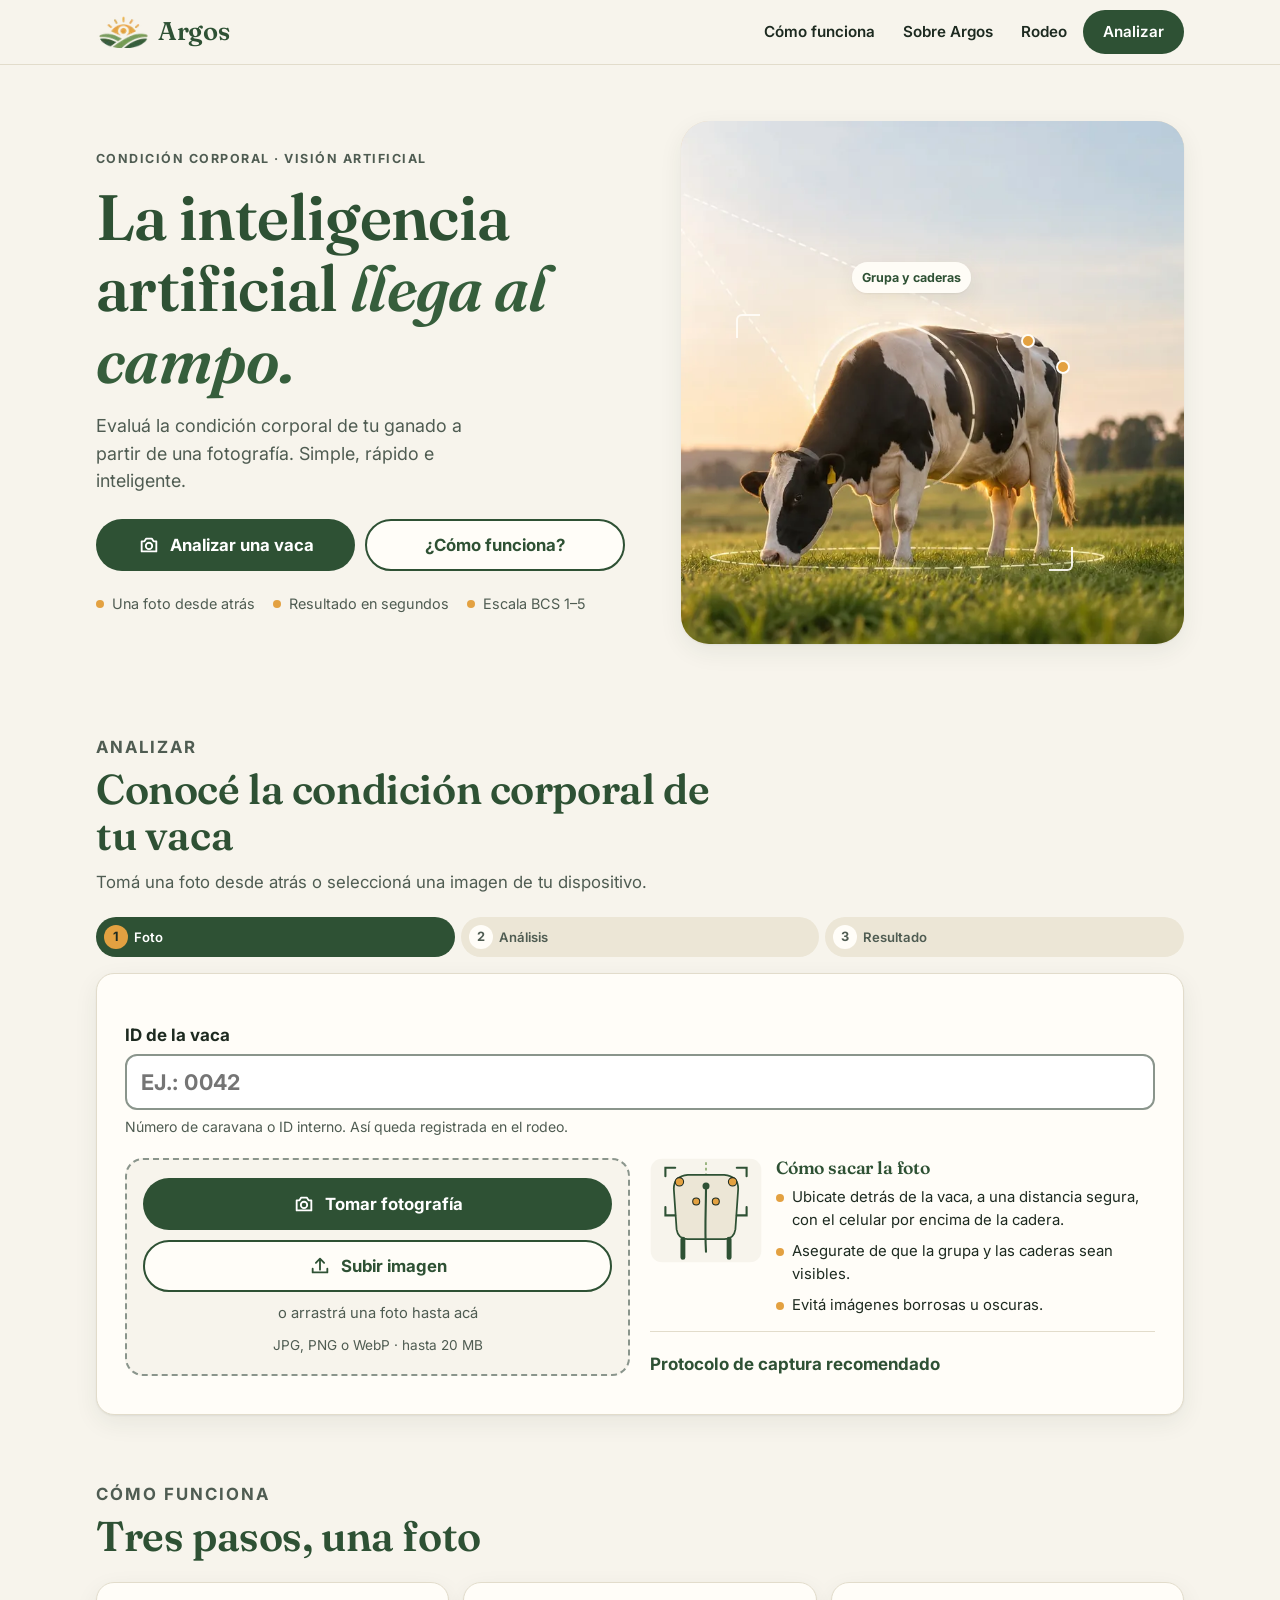
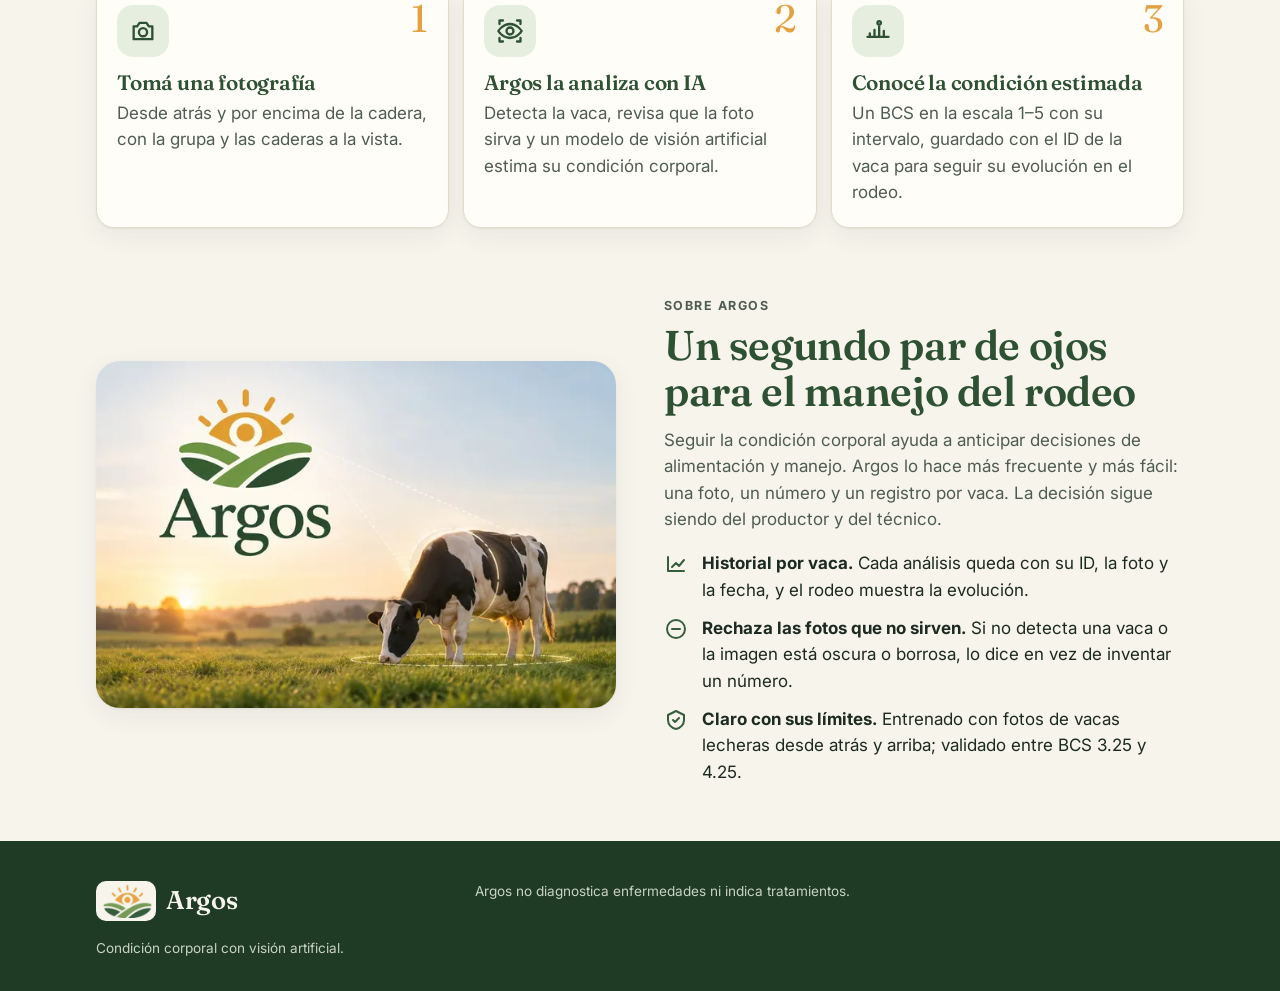
==== commit 554d5c66: "Merge T18+T19: rediseño ARGOS, explicación en paralelo con /predict, footer Co-Authored-By: Claude O" ====
--- a/web/index.html
+++ b/web/index.html
@@ -3,188 +3,15 @@
 <head>
   <meta charset="utf-8">
   <meta name="viewport" content="width=device-width, initial-scale=1">
-  <meta name="theme-color" content="#1f5f3f">
-  <title>BCS · Evaluar</title>
-  <style>
-    :root {
-      --bg: #f4f6f3; --card: #fff; --ink: #18211c; --muted: #5b6760; --line: #dde3de;
-      --brand: #1f5f3f; --brand-ink: #fff; --ok: #1f7a4a; --warn: #a86400; --warn-bg: #fff4dd;
-      --bad: #b3261e; --bad-bg: #fde8e6; --band: #e3f0e8;
-    }
-    * { box-sizing: border-box; }
-    body { margin: 0; background: var(--bg); color: var(--ink);
-      font: 16px/1.4 system-ui, -apple-system, "Segoe UI", Roboto, sans-serif; }
-    header { background: var(--brand); color: var(--brand-ink); padding: 12px 16px;
-      display: flex; align-items: center; justify-content: space-between; gap: 8px; }
-    header h1 { font-size: 1.1rem; margin: 0; }
-    header a { color: var(--brand-ink); font-weight: 600; text-decoration: none;
-      border: 1px solid rgba(255,255,255,.5); border-radius: 999px; padding: 4px 12px; white-space: nowrap; }
-    main { max-width: 480px; margin: 0 auto; padding: 12px 16px 24px; }
-    .card { background: var(--card); border: 1px solid var(--line); border-radius: 12px; padding: 14px; margin-bottom: 12px; }
-    label.field { display: block; font-weight: 700; margin-bottom: 6px; }
-    input[type=text] { width: 100%; font-size: 1.4rem; padding: 10px 12px; border: 2px solid var(--line);
-      border-radius: 10px; text-transform: uppercase; font-weight: 700; letter-spacing: .02em; }
-    input[type=text]:focus { outline: none; border-color: var(--brand); }
-    input[type=text][aria-invalid=true] { border-color: var(--bad); }
-    .hint { color: var(--muted); font-size: .85rem; margin: 6px 0 0; }
-    .err { color: var(--bad); font-size: .9rem; margin: 6px 0 0; font-weight: 600; }
-    .btn { display: flex; align-items: center; justify-content: center; gap: 8px; width: 100%;
-      min-height: 52px; border: 0; border-radius: 12px; font-size: 1.1rem; font-weight: 700; cursor: pointer;
-      background: var(--brand); color: var(--brand-ink); text-decoration: none; }
-    .btn.secondary { background: #fff; color: var(--brand); border: 2px solid var(--brand); }
-    .btn.small { min-height: 40px; font-size: .95rem; }
-    .btn[disabled] { opacity: .5; cursor: default; }
-    .row { display: flex; gap: 8px; margin-top: 10px; }
-    .row > * { flex: 1; }
-    .visually-hidden { position: absolute; width: 1px; height: 1px; overflow: hidden; clip: rect(0 0 0 0); }
-    details { margin-top: 10px; }
-    summary { font-weight: 600; color: var(--brand); cursor: pointer; }
-    details ul { margin: 8px 0 0; padding-left: 20px; color: var(--ink); font-size: .92rem; }
-    details li { margin-bottom: 4px; }
-    #confirm .cow { font-size: 1.5rem; font-weight: 800; margin: 0 0 8px; }
-    .preview { width: 100%; max-height: 260px; object-fit: contain; background: #e9ece9; border-radius: 8px; display: block; }
-    .banner { border-radius: 10px; padding: 10px 12px; margin-bottom: 12px; font-weight: 600; }
-    .banner.warn { background: var(--warn-bg); color: var(--warn); }
-    .banner.bad { background: var(--bad-bg); color: var(--bad); }
-    .banner ul { margin: 6px 0 0; padding-left: 20px; font-weight: 500; }
-    .res-head { display: flex; gap: 12px; align-items: center; }
-    .res-head img { width: 96px; height: 96px; object-fit: cover; border-radius: 8px; background: #e9ece9; flex: none; }
-    .res-id { font-size: 1.25rem; font-weight: 800; }
-    .res-meta { color: var(--muted); font-size: .85rem; }
-    .bcs { display: flex; align-items: baseline; gap: 10px; margin: 14px 0 4px; }
-    .bcs .value { font-size: 3.6rem; font-weight: 800; line-height: 1; }
-    .bcs .label { color: var(--muted); font-weight: 600; }
-    .chip { display: inline-block; border-radius: 999px; padding: 2px 10px; font-size: .8rem; font-weight: 700; }
-    .chip.ok { background: var(--band); color: var(--ok); }
-    .chip.low_confidence { background: var(--warn-bg); color: var(--warn); }
-    .chip.rejected { background: var(--bad-bg); color: var(--bad); }
-    .metric { margin-top: 12px; }
-    .metric .top { display: flex; justify-content: space-between; font-weight: 600; }
-    .bar { height: 12px; background: #e6e9e6; border-radius: 999px; overflow: hidden; margin-top: 4px; }
-    .bar > span { display: block; height: 100%; background: var(--ok); }
-    .bar.low > span { background: var(--warn); }
-    .dist { width: 100%; height: 84px; display: block; margin-top: 6px; }
-    .note { color: var(--muted); font-size: .85rem; margin-top: 8px; }
-    footer { color: var(--muted); font-size: .85rem; text-align: center; padding: 0 16px 24px; max-width: 480px; margin: 0 auto; }
-    footer strong { color: var(--ink); }
-    .spinner { width: 20px; height: 20px; border: 3px solid rgba(255,255,255,.4); border-top-color: #fff;
-      border-radius: 50%; animation: spin 1s linear infinite; }
-    @keyframes spin { to { transform: rotate(360deg); } }
-    .explain { margin-top: 12px; }
-    .explain .btn { min-height: 44px; font-size: 1rem; }
-    .explain-body { margin-top: 10px; border-top: 1px solid var(--line); padding-top: 10px; }
-    .explain-body p { margin: 0 0 8px; }
-    .explain-body ul { margin: 0 0 8px; padding-left: 20px; font-size: .92rem; }
-    .explain-body li { margin-bottom: 4px; }
-    .spinner.dark { border-color: rgba(31,95,63,.3); border-top-color: var(--brand); }
-    .explain-title { font-weight: 700; margin: 0 0 6px; }
-    [hidden] { display: none !important; }
-  </style>
-</head>
-<body>
-  <header>
-    <h1>Condición corporal (BCS)</h1>
-    <a id="to-rodeo" href="rodeo.html">Rodeo →</a>
-  </header>
-  <main>
-    <section class="card" id="step-id">
-      <label class="field" for="cow-id">ID de la vaca *</label>
-      <input id="cow-id" type="text" list="cow-list" autocomplete="off" autocapitalize="characters"
-             spellcheck="false" inputmode="text" maxlength="64" placeholder="Ej.: caravana 0042" required>
-      <datalist id="cow-list"></datalist>
-      <p class="hint">Número de caravana o ID interno. Letras, números, punto, guion o guion bajo.</p>
-      <p class="err" id="id-error" hidden></p>
-    </section>
-
-    <section class="card" id="step-photo">
-      <label class="btn" for="photo-camera">📷 Sacar foto de atrás</label>
-      <input class="visually-hidden" id="photo-camera" type="file" accept="image/*" capture="environment">
-      <div class="row">
-        <label class="btn secondary small" for="photo-file">Subir desde la galería</label>
-      </div>
-      <input class="visually-hidden" id="photo-file" type="file" accept="image/*">
-      <details id="protocol">
-        <summary>Cómo sacar la foto</summary>
-        <ul>
-          <li>Vaca <strong>de atrás</strong>, cámara <strong>por encima de la cadera</strong> (brazo en alto o desde arriba del tubo/brete), apuntando hacia abajo unos 30–60°.</li>
-          <li>Que se vean la base de la cola, los isquiones, los ilíacos y, si se puede, la línea del lomo.</li>
-          <li>Una sola vaca centrada, sin la cola tapando la zona y con buena luz.</li>
-        </ul>
-      </details>
-    </section>
-
-    <section class="card" id="confirm" hidden>
-      <p class="cow" id="confirm-cow">Vaca: —</p>
-      <img class="preview" id="confirm-preview" alt="Foto elegida">
-      <div class="row">
-        <button class="btn secondary small" id="change" type="button">Cambiar</button>
-        <button class="btn small" id="send" type="button">Evaluar</button>
-      </div>
-      <p class="err" id="send-error" hidden></p>
-    </section>
-
-    <section id="result" hidden>
-      <div class="banner bad" id="res-rejected" hidden>
-        Foto rechazada: no se puede estimar el BCS.
-        <ul id="res-issues"></ul>
-      </div>
-      <div class="banner warn" id="res-low" hidden></div>
-      <div class="card">
-        <div class="res-head">
-          <img id="res-thumb" alt="Miniatura de la foto evaluada">
-          <div>
-            <div class="res-id" id="res-cow"></div>
-            <div class="res-meta" id="res-date"></div>
-            <span class="chip" id="res-status"></span>
-          </div>
-        </div>
-        <div id="res-score">
-          <div class="bcs"><span class="value" id="res-bcs">—</span><span class="label">BCS estimado</span></div>
-          <div class="metric">
-            <div class="top"><span>Confianza</span><span id="res-conf">—</span></div>
-            <div class="bar" id="res-conf-bar"><span></span></div>
-          </div>
-          <div class="metric">
-            <div class="top"><span>Intervalo (90%)</span><span id="res-interval">—</span></div>
-          </div>
-          <div class="metric">
-            <div class="top"><span>Distribución</span><span class="res-meta">verde = rango validado</span></div>
-            <svg class="dist" id="res-dist" role="img" aria-label="Distribución de probabilidad por BCS"></svg>
-          </div>
-          <p class="note" id="res-range-note"></p>
-          <div class="explain" id="explain">
-            <button class="btn secondary" id="explain-btn" type="button">Ver qué se observa en la foto</button>
-            <div class="explain-body" id="explain-body" hidden>
-              <p class="explain-title">Qué se observa en la foto</p>
-              <p id="explain-text"></p>
-              <ul id="explain-traits"></ul>
-            </div>
-            <p class="err" id="explain-error" hidden></p>
-          </div>
-        </div>
-      </div>
-      <div class="row">
-        <button class="btn secondary" id="retry" type="button">Otra foto</button>
-        <button class="btn" id="next" type="button">Siguiente vaca</button>
-      </div>
-    </section>
-  </main>
-  <footer>
-    <p><strong>Estimación de apoyo; no reemplaza la evaluación de un técnico.</strong></p>
-    <p>Rango validado: BCS 3.25–4.25 (escala 1–5, vacas lecheras). Fuera de ese rango el valor es orientativo.</p>
-    <p>Sin evaluación en fotos de celular: el modelo se validó con fotos de cámara fija desde arriba.</p>
-  </footer>
-
+  <meta name="theme-color" content="#f7f4ec">
+  <meta name="description" content="Argos estima la condición corporal (BCS) de una vaca a partir de una foto desde atrás.">
+  <title>Argos · Condición corporal con IA</title>
   <script>
     "use strict";
-    // Rango validado por G0: el modelo solo vio BCS 3.25–4.25 (sdb_bcs).
-    const VALID_MIN = 3.25, VALID_MAX = 4.25;
-    const COW_RE = /^[A-Z0-9][A-Z0-9._-]{0,63}$/;
-    const LAST_KEY = "bcs.lastCowId";
-
-    // El token llega en el link compartido (?token=); nunca va escrito en el HTML. Se guarda
-    // (localStorage + cookie SameSite=Strict, para que las páginas carguen sin token en la URL) y se
-    // saca de la barra de direcciones: no queda en el historial ni en los logs de cada request.
+    // Va primero en <head>: deja la cookie antes de pedir la hoja de estilos y las imágenes, que
+    // también exigen el token. El token llega en el link compartido (?token=); nunca va escrito en el
+    // HTML. Se guarda (localStorage + cookie SameSite=Strict, para que las páginas carguen sin token en
+    // la URL) y se saca de la barra de direcciones: no queda en el historial ni en los logs.
     const TOKEN_KEY = "bcs.token";
     const token = (() => {
       const params = new URLSearchParams(location.search);
@@ -205,6 +32,480 @@
       }
       return t;
     })();
+  </script>
+  <link rel="icon" type="image/png" href="img/logo-mark-64.png">
+  <link rel="preconnect" href="https://fonts.googleapis.com">
+  <link rel="preconnect" href="https://fonts.gstatic.com" crossorigin>
+  <link rel="stylesheet" href="https://fonts.googleapis.com/css2?family=Fraunces:opsz,wght@9..144,500;9..144,600&family=Inter:wght@400;500;600;700&display=swap">
+  <link rel="stylesheet" href="argos.css">
+  <style>
+    /* ---------- hero ---------- */
+    .hero { padding: 28px 0 8px; }
+    .hero .wrap { display: grid; gap: 28px; align-items: center; }
+    .hero h1 { font-size: clamp(2.2rem, 8.4vw, 4rem); }
+    .hero h1 em { font-style: italic; color: var(--forest-2); }
+    .hero .lead { font-size: 1.12rem; color: var(--muted); margin-top: 16px; max-width: 34ch; }
+    .hero .ctas { display: flex; flex-wrap: wrap; gap: 10px; margin-top: 24px; }
+    .hero .ctas .btn { flex: 1 1 200px; }
+    .hero .facts { display: flex; flex-wrap: wrap; gap: 8px 18px; margin-top: 22px; color: var(--muted); font-size: .9rem; }
+    .hero .facts span { display: inline-flex; align-items: center; gap: 8px; }
+    .hero .facts span::before { content: ""; width: 8px; height: 8px; border-radius: 50%; background: var(--sun); }
+    .hero-media { position: relative; margin: 0; border-radius: 28px; overflow: hidden; aspect-ratio: 832 / 864;
+      background: #f0d9b5; box-shadow: var(--shadow); }
+    .hero-media img { display: block; width: 100%; height: 100%; object-fit: cover; }
+    /* Overlays en % del recorte hero-cow (832×864): la vaca va de x 11–78 %, y 38–86 %. */
+    .scan-area { position: absolute; left: 11%; top: 37%; width: 67%; height: 49%; pointer-events: none; }
+    .scan-area::before, .scan-area::after { content: ""; position: absolute; width: 22px; height: 22px;
+      border: 2px solid rgba(255, 253, 248, .9); }
+    .scan-area::before { left: 0; top: 0; border-right: 0; border-bottom: 0; border-radius: 6px 0 0 0; }
+    .scan-area::after { right: 0; bottom: 0; border-left: 0; border-top: 0; border-radius: 0 0 6px 0; }
+    .scan-line { position: absolute; left: 0; right: 0; top: 0; height: 2px; opacity: 0;
+      background: linear-gradient(90deg, transparent, rgba(255, 253, 248, .95), transparent);
+      box-shadow: 0 0 12px rgba(227, 161, 65, .8); }
+    .pulse { position: absolute; width: 14px; height: 14px; margin: -7px 0 0 -7px; border-radius: 50%;
+      background: var(--sun); border: 2px solid #fffdf8; }
+    .pulse::after { content: ""; position: absolute; inset: -9px; border-radius: 50%; border: 2px solid rgba(227, 161, 65, .9); opacity: 0; }
+    .pulse.p1 { left: 69%; top: 42%; }
+    .pulse.p2 { left: 76%; top: 47%; }
+    .tag { position: absolute; left: 34%; top: 27%; background: rgba(255, 253, 248, .94); color: var(--forest);
+      font-size: .78rem; font-weight: 700; padding: 6px 10px; border-radius: 999px; box-shadow: var(--shadow); white-space: nowrap; }
+    @media (prefers-reduced-motion: no-preference) {
+      .hero-media img { animation: drift 24s ease-in-out infinite alternate; transform-origin: 65% 60%; }
+      .scan-line { animation: scan 4.8s cubic-bezier(.45, 0, .55, 1) 1.2s infinite; }
+      .pulse::after { animation: ping 2.8s ease-out infinite; }
+      .pulse.p2::after { animation-delay: 1.4s; }
+      .hero .reveal { animation: rise .7s cubic-bezier(.2, .7, .2, 1) both; }
+      .hero .reveal:nth-child(2) { animation-delay: .08s; }
+      .hero .reveal:nth-child(3) { animation-delay: .16s; }
+      .hero .reveal:nth-child(4) { animation-delay: .24s; }
+      .tag { animation: rise .7s cubic-bezier(.2, .7, .2, 1) 1s both; }
+    }
+    @keyframes drift { from { transform: scale(1); } to { transform: scale(1.045); } }
+    @keyframes scan { 0% { top: 0; opacity: 0; } 12% { opacity: 1; } 88% { opacity: 1; } 100% { top: 100%; opacity: 0; } }
+    @keyframes ping { 0% { transform: scale(.6); opacity: .9; } 100% { transform: scale(1.7); opacity: 0; } }
+    @keyframes rise { from { opacity: 0; transform: translateY(14px); } to { opacity: 1; transform: none; } }
+    @media (min-width: 900px) {
+      .hero { padding: 56px 0 24px; }
+      .hero .wrap { grid-template-columns: 1.05fr 1fr; gap: 56px; }
+    }
+
+    /* ---------- secciones ---------- */
+    .section { padding: 56px 0 0; }
+    .section-head { max-width: 640px; margin-bottom: 22px; }
+    .section-head h2 { font-size: clamp(1.75rem, 6vw, 2.6rem); margin-top: 6px; }
+    .section-head p { color: var(--muted); margin-top: 10px; font-size: 1.05rem; }
+
+    /* ---------- analizar ---------- */
+    .steps { list-style: none; margin: 0 0 16px; padding: 0; display: flex; gap: 6px; counter-reset: s; }
+    .steps li { flex: 1; min-width: 0; display: flex; align-items: center; gap: 6px; font-size: .82rem; font-weight: 600;
+      white-space: nowrap; overflow: hidden; text-overflow: ellipsis; color: var(--muted); padding: 8px; border-radius: 999px; background: var(--sand); counter-increment: s; }
+    .steps li::before { content: counter(s); display: grid; place-items: center; width: 24px; height: 24px; flex: none;
+      border-radius: 50%; background: var(--card); color: var(--muted); font-size: .8rem; font-weight: 700; }
+    .steps li[aria-current="step"] { background: var(--forest); color: #fff; }
+    .steps li[aria-current="step"]::before { background: var(--sun); color: var(--ink); }
+    .steps li.done::before { content: "✓"; background: var(--sage-soft); color: var(--ok); }
+    .flow { padding: 20px 16px; }
+    .flow > * + * { margin-top: 20px; }
+    #step-id .input { text-transform: uppercase; letter-spacing: .02em; font-size: 1.35rem; font-weight: 700; }
+    .photo-grid { display: grid; gap: 20px; }
+    .dropzone { border: 2px dashed var(--line-strong); border-radius: var(--radius); padding: 18px 16px; background: var(--ivory);
+      display: grid; gap: 10px; transition: background-color .15s ease, border-color .15s ease; }
+    .dropzone.dragging { background: var(--sage-soft); border-color: var(--forest); }
+    .dropzone .drop-hint { display: none; text-align: center; color: var(--muted); font-size: .92rem; }
+    .dropzone .accept { text-align: center; color: var(--muted); font-size: .85rem; }
+    @media (hover: hover) and (pointer: fine) { .dropzone .drop-hint { display: block; } }
+    .guide { display: grid; grid-template-columns: 112px 1fr; gap: 14px; align-items: start; }
+    .guide svg { width: 112px; height: auto; display: block; }
+    .guide h3 { font-size: 1.1rem; margin-bottom: 8px; }
+    .tips { list-style: none; margin: 0; padding: 0; display: grid; gap: 8px; font-size: .93rem; }
+    .tips li { display: flex; gap: 8px; }
+    .tips li::before { content: ""; flex: none; width: 8px; height: 8px; margin-top: .55em; border-radius: 50%; background: var(--sun); }
+    details.more { grid-column: 1 / -1; border-top: 1px solid var(--line); padding-top: 10px; }
+    details.more summary { font-weight: 700; color: var(--forest); cursor: pointer; min-height: 44px; display: flex; align-items: center; }
+    details.more ul { margin: 4px 0 0; padding-left: 20px; font-size: .93rem; }
+    details.more li + li { margin-top: 6px; }
+    @media (min-width: 760px) { .photo-grid { grid-template-columns: 1fr 1fr; align-items: start; } .flow { padding: 28px; } }
+
+    #confirm .cow { font-family: var(--font-display); font-size: 1.6rem; color: var(--forest); margin-bottom: 10px; overflow-wrap: anywhere; }
+    .preview-wrap { position: relative; border-radius: var(--radius); overflow: hidden; background: var(--sand); }
+    .preview { display: block; width: 100%; height: min(62vh, 420px); object-fit: contain; }
+    .analyzing { position: absolute; inset: 0; display: grid; place-items: end center; padding: 16px;
+      background: linear-gradient(180deg, rgba(31, 58, 37, .05), rgba(31, 58, 37, .55)); }
+    .analyzing .scan-line { opacity: 1; height: 3px; }
+    .analyzing p { background: var(--card); color: var(--forest); font-weight: 700; padding: 10px 16px; border-radius: 999px;
+      box-shadow: var(--shadow); display: inline-flex; align-items: center; gap: 10px; }
+    .spinner.dark { border-color: rgba(46, 81, 52, .25); border-top-color: var(--forest); }
+    @media (prefers-reduced-motion: no-preference) { .analyzing .scan-line { animation: scan 2.2s ease-in-out infinite; } }
+    .actions { display: grid; grid-template-columns: 1fr 1fr; gap: 10px; margin-top: 14px; }
+    .actions .primary { grid-column: 1 / -1; }
+
+    /* ---------- resultado ---------- */
+    #result:focus { outline: none; }
+    .res-grid { display: grid; gap: 20px; }
+    .res-photo { margin: 0; }
+    .res-photo img { display: block; width: 100%; aspect-ratio: 4 / 3; object-fit: cover; border-radius: var(--radius); background: var(--sand); }
+    .res-photo figcaption { display: flex; flex-wrap: wrap; justify-content: space-between; gap: 4px 12px; margin-top: 8px; }
+    .res-id { font-weight: 800; font-size: 1.1rem; overflow-wrap: anywhere; }
+    .res-meta { color: var(--muted); font-size: .88rem; }
+    .res-head { display: flex; align-items: center; justify-content: space-between; gap: 10px; flex-wrap: wrap; }
+    .bcs { display: flex; align-items: baseline; gap: 8px; margin: 6px 0 4px; }
+    .bcs .value { font-family: var(--font-display); font-weight: 600; font-size: clamp(4.2rem, 20vw, 5.6rem); line-height: 1; color: var(--forest); }
+    .bcs .of { font-size: 1.4rem; font-weight: 600; color: var(--muted); }
+    @media (prefers-reduced-motion: no-preference) { #res-score:not([hidden]) .bcs .value { animation: rise .6s cubic-bezier(.2, .7, .2, 1) both; } }
+    .interp { font-size: 1.05rem; }
+    .scale-box { margin-top: 18px; }
+    .ticks { display: flex; justify-content: space-between; margin-top: 8px; font-size: .85rem; font-weight: 600; color: var(--muted); }
+    .scale-legend { display: flex; flex-wrap: wrap; gap: 4px 16px; margin-top: 6px; font-size: .82rem; color: var(--muted); }
+    .scale-legend i { display: inline-block; width: 18px; height: 8px; border-radius: 999px; margin-right: 6px; vertical-align: 1px; }
+    .facts-grid { display: grid; grid-template-columns: 1fr 1fr; gap: 10px; margin: 18px 0 0; }
+    .facts-grid > div { background: var(--ivory); border: 1px solid var(--line); border-radius: var(--radius-sm); padding: 10px 12px; }
+    .facts-grid dt { font-size: .82rem; color: var(--muted); font-weight: 600; }
+    .facts-grid dd { margin: 2px 0 0; font-size: 1.2rem; font-weight: 700; }
+    .bar { height: 6px; background: var(--sand); border-radius: 999px; overflow: hidden; margin-top: 6px; }
+    .bar > span { display: block; height: 100%; background: var(--forest-2); }
+    details.model { margin-top: 14px; }
+    details.model summary { font-weight: 600; color: var(--forest); cursor: pointer; min-height: 44px; display: flex; align-items: center; }
+    .dist { width: 100%; height: 96px; display: block; }
+    .note { color: var(--muted); font-size: .9rem; margin-top: 10px; }
+    .res-slot { margin-top: 16px; }
+    .explain-body { background: var(--ivory); border: 1px solid var(--line); border-left: 3px solid var(--sage);
+      border-radius: var(--radius-sm); padding: 14px 16px; }
+    .explain-title { font-family: var(--font-display); font-weight: 600; font-size: 1.15rem; color: var(--forest); margin-bottom: 6px; }
+    .explain-body ul { margin: 10px 0 0; padding-left: 20px; font-size: .95rem; }
+    .explain-body li + li { margin-top: 6px; }
+    .explain-body strong { color: var(--forest); }
+    #explain-btn { margin-top: 10px; }
+    .banner { border-radius: var(--radius-sm); padding: 14px 16px; margin-top: 10px; }
+    .banner.bad { background: var(--bad-soft); color: var(--bad); }
+    .banner strong { display: block; font-size: 1.05rem; }
+    .banner ul { margin: 6px 0 0; padding-left: 20px; font-weight: 600; }
+    .banner p { color: var(--ink); margin-top: 8px; font-size: .93rem; }
+    .disclaimer { margin-top: 18px; font-size: .88rem; color: var(--muted); border-left: 3px solid var(--sun); padding-left: 10px; }
+    @media (min-width: 760px) { .res-grid { grid-template-columns: 5fr 7fr; gap: 28px; align-items: start; } }
+
+    /* ---------- cómo funciona / sobre ---------- */
+    .how { list-style: none; margin: 0; padding: 0; display: grid; gap: 14px; counter-reset: h; }
+    .how li { padding: 22px 20px; counter-increment: h; position: relative; }
+    .how .icon { width: 52px; height: 52px; border-radius: 16px; background: var(--sage-soft); color: var(--forest);
+      display: grid; place-items: center; margin-bottom: 14px; }
+    .how .icon svg { width: 28px; height: 28px; }
+    .how li::after { content: counter(h); position: absolute; right: 20px; top: 16px; font-family: var(--font-display);
+      font-size: 2.4rem; color: var(--sun); line-height: 1; }
+    .how h3 { font-size: 1.3rem; margin-bottom: 6px; }
+    .how p { color: var(--muted); }
+    @media (min-width: 760px) { .how { grid-template-columns: repeat(3, 1fr); } }
+    .about { display: grid; gap: 24px; align-items: center; }
+    .about figure { margin: 0; border-radius: 24px; overflow: hidden; aspect-ratio: 3 / 2; box-shadow: var(--shadow); }
+    .about figure img { display: block; width: 100%; height: 100%; object-fit: cover; }
+    .about p { color: var(--muted); margin-top: 12px; }
+    .about ul { list-style: none; padding: 0; margin: 18px 0 0; display: grid; gap: 12px; }
+    .about li { display: grid; grid-template-columns: 28px 1fr; gap: 10px; }
+    .about li svg { width: 24px; height: 24px; color: var(--forest-2); margin-top: 2px; }
+    .about li b { color: var(--ink); }
+    @media (min-width: 900px) { .about { grid-template-columns: 1fr 1fr; gap: 48px; } }
+
+    /* CTA fija en celulares: la acción principal siempre a mano fuera de la sección de análisis. */
+    .dock { position: fixed; left: 12px; right: 12px; bottom: 12px; z-index: 15; }
+    .dock .btn { box-shadow: 0 8px 24px rgba(31, 58, 37, .3); }
+    @media (min-width: 760px) { .dock { display: none; } }
+    @media (max-width: 759px) { .site-footer { padding-bottom: 96px; } }
+  </style>
+</head>
+<body>
+  <a class="skip" href="#analizar">Ir a analizar</a>
+  <header class="site-header">
+    <div class="wrap">
+      <a class="brand" href="#top" aria-label="Argos, inicio">
+        <picture>
+          <source type="image/webp" srcset="img/logo-mark-128.webp 2x, img/logo-mark-64.webp 1x">
+          <img src="img/logo-mark-128.png" alt="" width="52" height="32">
+        </picture>
+        <span>Argos</span>
+      </a>
+      <nav class="nav" aria-label="Principal">
+        <a class="nav-wide" href="#como-funciona">Cómo funciona</a>
+        <a class="nav-wide" href="#sobre">Sobre Argos</a>
+        <a id="to-rodeo" href="rodeo.html">Rodeo</a>
+        <a class="btn small" href="#analizar">Analizar</a>
+      </nav>
+    </div>
+  </header>
+
+  <main id="top">
+    <section class="hero" aria-labelledby="hero-title">
+      <div class="wrap">
+        <div>
+          <p class="eyebrow reveal">Condición corporal · visión artificial</p>
+          <h1 class="reveal" id="hero-title" style="margin-top:12px">La inteligencia artificial <em>llega al campo.</em></h1>
+          <p class="lead reveal">Evaluá la condición corporal de tu ganado a partir de una fotografía. Simple, rápido e inteligente.</p>
+          <div class="reveal">
+            <div class="ctas">
+              <a class="btn" id="hero-cta" href="#analizar">
+                <svg viewBox="0 0 24 24" fill="none" stroke="currentColor" stroke-width="2" stroke-linecap="round" stroke-linejoin="round" aria-hidden="true"><path d="M4 8h3l2-3h6l2 3h3v11H4z"/><circle cx="12" cy="13" r="3.5"/></svg>
+                Analizar una vaca
+              </a>
+              <a class="btn secondary" href="#como-funciona">¿Cómo funciona?</a>
+            </div>
+            <p class="facts"><span>Una foto desde atrás</span><span>Resultado en segundos</span><span>Escala BCS 1–5</span></p>
+          </div>
+        </div>
+        <figure class="hero-media">
+          <picture>
+            <source type="image/webp" srcset="img/hero-cow-480.webp 480w, img/hero-cow-720.webp 720w, img/hero-cow-832.webp 832w"
+                    sizes="(min-width: 1120px) 520px, (min-width: 900px) 46vw, calc(100vw - 32px)">
+            <img src="img/hero-cow-720.jpg" srcset="img/hero-cow-480.jpg 480w, img/hero-cow-720.jpg 720w, img/hero-cow-832.jpg 832w"
+                 sizes="(min-width: 1120px) 520px, (min-width: 900px) 46vw, calc(100vw - 32px)"
+                 width="832" height="864" fetchpriority="high"
+                 alt="Vaca Holando pastando al atardecer, marcada por líneas de visión artificial">
+          </picture>
+          <div class="scan-area" aria-hidden="true"><span class="scan-line"></span></div>
+          <span class="pulse p1" aria-hidden="true"></span>
+          <span class="pulse p2" aria-hidden="true"></span>
+          <span class="tag" aria-hidden="true">Grupa y caderas</span>
+        </figure>
+      </div>
+    </section>
+
+    <section class="section" id="analizar" aria-labelledby="analizar-title" data-state="foto">
+      <div class="wrap">
+        <div class="section-head">
+          <p class="eyebrow">Analizar</p>
+          <h2 id="analizar-title">Conocé la condición corporal de tu vaca</h2>
+          <p>Tomá una foto desde atrás o seleccioná una imagen de tu dispositivo.</p>
+        </div>
+        <ol class="steps" aria-label="Pasos">
+          <li data-step="foto" aria-current="step">Foto</li>
+          <li data-step="confirm">Análisis</li>
+          <li data-step="result">Resultado</li>
+        </ol>
+
+        <div class="card flow" id="flow">
+          <input class="visually-hidden" id="photo-camera" type="file" accept="image/*" capture="environment" tabindex="-1" aria-hidden="true">
+          <input class="visually-hidden" id="photo-file" type="file" accept="image/*" tabindex="-1" aria-hidden="true">
+
+          <div id="step-id">
+            <label class="field-label" for="cow-id">ID de la vaca</label>
+            <input class="input" id="cow-id" type="text" list="cow-list" autocomplete="off" autocapitalize="characters"
+                   spellcheck="false" inputmode="text" maxlength="64" placeholder="Ej.: 0042" required
+                   aria-describedby="id-hint id-error">
+            <datalist id="cow-list"></datalist>
+            <p class="hint" id="id-hint">Número de caravana o ID interno. Así queda registrada en el rodeo.</p>
+            <p class="err" id="id-error" role="alert" hidden></p>
+          </div>
+
+          <div id="step-photo" class="photo-grid">
+            <div class="dropzone" id="dropzone">
+              <button class="btn block" id="pick-camera" type="button">
+                <svg viewBox="0 0 24 24" fill="none" stroke="currentColor" stroke-width="2" stroke-linecap="round" stroke-linejoin="round" aria-hidden="true"><path d="M4 8h3l2-3h6l2 3h3v11H4z"/><circle cx="12" cy="13" r="3.5"/></svg>
+                Tomar fotografía
+              </button>
+              <button class="btn secondary block" id="pick-file" type="button">
+                <svg viewBox="0 0 24 24" fill="none" stroke="currentColor" stroke-width="2" stroke-linecap="round" stroke-linejoin="round" aria-hidden="true"><path d="M12 16V4m0 0-4.5 4.5M12 4l4.5 4.5"/><path d="M4 15v4h16v-4"/></svg>
+                Subir imagen
+              </button>
+              <p class="drop-hint">o arrastrá una foto hasta acá</p>
+              <p class="accept">JPG, PNG o WebP · hasta 20 MB</p>
+              <p class="err" id="file-error" role="alert" hidden></p>
+            </div>
+
+            <div class="guide">
+              <svg viewBox="0 0 160 150" role="img" aria-labelledby="guide-svg-title">
+                <title id="guide-svg-title">Vaca vista desde atrás y arriba, con la grupa y las caderas dentro del encuadre</title>
+                <rect x="1" y="1" width="158" height="148" rx="16" fill="#f7f4ec"/>
+                <path d="M80 6v30" stroke="#769b56" stroke-width="2" stroke-dasharray="4 4"/>
+                <path d="M34 44q0-18 20-20h52q20 2 20 20l-4 58q-2 14-16 14H54q-14 0-16-14z" fill="#ece6d6" stroke="#2e5134" stroke-width="2.5"/>
+                <path d="M47 116v26M113 116v26" stroke="#2e5134" stroke-width="7" stroke-linecap="round"/>
+                <path d="M80 42c0 30-2 58 0 92" stroke="#2e5134" stroke-width="3" fill="none" stroke-linecap="round"/>
+                <circle cx="80" cy="40" r="5" fill="#2e5134"/>
+                <circle cx="42" cy="34" r="6" fill="#e3a141" stroke="#1d2a20" stroke-width="1.5"/>
+                <circle cx="118" cy="34" r="6" fill="#e3a141" stroke="#1d2a20" stroke-width="1.5"/>
+                <circle cx="66" cy="62" r="5" fill="#e3a141" stroke="#1d2a20" stroke-width="1.5"/>
+                <circle cx="94" cy="62" r="5" fill="#e3a141" stroke="#1d2a20" stroke-width="1.5"/>
+                <path d="M22 26v-12h14M138 26v-12h-14M22 70v12h14M138 70v12h-14" stroke="#2e5134" stroke-width="3" fill="none" stroke-linecap="round"/>
+              </svg>
+              <div>
+                <h3>Cómo sacar la foto</h3>
+                <ul class="tips">
+                  <li>Ubicate detrás de la vaca, a una distancia segura, con el celular por encima de la cadera.</li>
+                  <li>Asegurate de que la grupa y las caderas sean visibles.</li>
+                  <li>Evitá imágenes borrosas u oscuras.</li>
+                </ul>
+              </div>
+              <details class="more" id="protocol">
+                <summary>Protocolo de captura recomendado</summary>
+                <ul>
+                  <li>Vaca <strong>de atrás</strong>, cámara <strong>por encima de la cadera</strong> (brazo en alto o desde arriba del tubo/brete), apuntando hacia abajo unos 30–60°.</li>
+                  <li>Que se vean la base de la cola, los isquiones, los ilíacos y, si se puede, la línea del lomo.</li>
+                  <li>Una sola vaca centrada, sin la cola tapando la zona y con buena luz.</li>
+                </ul>
+              </details>
+            </div>
+          </div>
+
+          <section id="confirm" aria-label="Foto elegida" hidden>
+            <p class="cow" id="confirm-cow">Vaca: —</p>
+            <div class="preview-wrap">
+              <img class="preview" id="confirm-preview" alt="Foto elegida para analizar">
+              <div class="analyzing" id="analyzing" hidden>
+                <span class="scan-line" aria-hidden="true"></span>
+                <p><span class="spinner dark" aria-hidden="true"></span>Argos está analizando la imagen…</p>
+              </div>
+            </div>
+            <div class="actions">
+              <button class="btn primary" id="send" type="button">Analizar condición corporal</button>
+              <button class="btn secondary small" id="replace" type="button">Reemplazar foto</button>
+              <button class="btn ghost small" id="change" type="button">Quitar foto</button>
+            </div>
+            <p class="visually-hidden" id="live" role="status" aria-live="polite"></p>
+            <p class="err" id="send-error" role="alert" hidden></p>
+          </section>
+
+          <section id="result" tabindex="-1" aria-labelledby="res-title" hidden>
+            <div class="res-grid">
+              <figure class="res-photo">
+                <img id="res-thumb" alt="Foto analizada">
+                <figcaption><span class="res-id" id="res-cow"></span><span class="res-meta" id="res-date"></span></figcaption>
+              </figure>
+              <div>
+                <div class="res-head">
+                  <h3 class="eyebrow" id="res-title">Condición corporal estimada</h3>
+                  <span class="chip" id="res-status"></span>
+                </div>
+                <div class="banner bad" id="res-rejected" hidden>
+                  <strong>No pudimos analizar esta foto.</strong>
+                  <ul id="res-issues"></ul>
+                  <p>Probá con otra: vaca de atrás, cámara por encima de la cadera, buena luz y sin movimiento.</p>
+                </div>
+                <div id="res-score">
+                  <p class="bcs"><span class="value" id="res-bcs">—</span><span class="of">/ 5</span></p>
+                  <p class="interp" id="res-text"></p>
+                  <div class="scale-box">
+                    <div class="scale" id="res-scale" role="img" aria-label="Indicador de BCS en la escala 1 a 5">
+                      <span class="band"></span><span class="iv"></span><span class="mark"></span>
+                    </div>
+                    <div class="ticks" aria-hidden="true"><span>1</span><span>2</span><span>3</span><span>4</span><span>5</span></div>
+                    <p class="scale-legend"><span><i style="background:#769b56;opacity:.6"></i>Rango validado 3.25–4.25</span><span><i style="background:#365e3c;opacity:.7"></i>Intervalo (90%)</span></p>
+                  </div>
+                  <dl class="facts-grid">
+                    <div><dt>Intervalo (90%)</dt><dd id="res-interval">—</dd></div>
+                    <div><dt>Confianza del modelo</dt><dd id="res-conf">—</dd><div class="bar" id="res-conf-bar"><span></span></div></div>
+                  </dl>
+                  <p class="note" id="res-range-note"></p>
+                  <details class="model">
+                    <summary>Ver distribución del modelo</summary>
+                    <svg class="dist" id="res-dist" role="img" aria-label="Distribución de probabilidad por BCS"></svg>
+                    <p class="res-meta">Probabilidad por valor de BCS; la franja verde es el rango validado.</p>
+                  </details>
+                  <!-- T17/T19: qué se observa en la foto. Se abre solo con el resultado: la explicación
+                       arrancó en el servidor junto con el BCS (GET /predictions/{id}/explain la espera). -->
+                  <div class="res-slot" data-slot="explicacion">
+                    <div class="explain" id="explain">
+                      <div class="explain-body" id="explain-body" aria-live="polite">
+                        <p class="explain-title">Qué se observa en la foto</p>
+                        <div class="explain-loading" id="explain-loading" hidden>
+                          <p class="explain-status"><span class="sun-dot" aria-hidden="true"></span>Argos está mirando la foto…</p>
+                          <span class="skeleton" aria-hidden="true"></span>
+                          <span class="skeleton" aria-hidden="true"></span>
+                          <span class="skeleton short" aria-hidden="true"></span>
+                        </div>
+                        <div id="explain-content" hidden>
+                          <p id="explain-text"></p>
+                          <ul id="explain-traits"></ul>
+                        </div>
+                        <p class="err" id="explain-error" role="alert" hidden></p>
+                        <button class="btn secondary small" id="explain-btn" type="button" hidden>Reintentar</button>
+                      </div>
+                    </div>
+                  </div>
+                </div>
+              </div>
+            </div>
+            <p class="disclaimer">Estimación automatizada de apoyo; no reemplaza la evaluación de un técnico.</p>
+            <div class="actions">
+              <button class="btn secondary" id="retry" type="button">Analizar otra foto</button>
+              <button class="btn" id="next" type="button">Siguiente vaca</button>
+            </div>
+          </section>
+        </div>
+      </div>
+    </section>
+
+    <section class="section" id="como-funciona" aria-labelledby="como-title">
+      <div class="wrap">
+        <div class="section-head">
+          <p class="eyebrow">Cómo funciona</p>
+          <h2 id="como-title">Tres pasos, una foto</h2>
+        </div>
+        <ol class="how">
+          <li class="card">
+            <span class="icon"><svg viewBox="0 0 24 24" fill="none" stroke="currentColor" stroke-width="2" stroke-linecap="round" stroke-linejoin="round" aria-hidden="true"><path d="M4 8h3l2-3h6l2 3h3v11H4z"/><circle cx="12" cy="13" r="3.5"/></svg></span>
+            <h3>Tomá una fotografía</h3>
+            <p>Desde atrás y por encima de la cadera, con la grupa y las caderas a la vista.</p>
+          </li>
+          <li class="card">
+            <span class="icon"><svg viewBox="0 0 24 24" fill="none" stroke="currentColor" stroke-width="2" stroke-linecap="round" stroke-linejoin="round" aria-hidden="true"><path d="M2 12s3.6-6 10-6 10 6 10 6-3.6 6-10 6S2 12 2 12z"/><circle cx="12" cy="12" r="3"/><path d="M3 3h3M3 3v3M21 3h-3M21 3v3M3 21h3M3 21v-3M21 21h-3M21 21v-3"/></svg></span>
+            <h3>Argos la analiza con IA</h3>
+            <p>Detecta la vaca, revisa que la foto sirva y un modelo de visión artificial estima su condición corporal.</p>
+          </li>
+          <li class="card">
+            <span class="icon"><svg viewBox="0 0 24 24" fill="none" stroke="currentColor" stroke-width="2" stroke-linecap="round" stroke-linejoin="round" aria-hidden="true"><path d="M3 17h18"/><path d="M5 17v-3M9 17v-6M13 17v-9M17 17v-5"/><circle cx="13" cy="5" r="1.5"/></svg></span>
+            <h3>Conocé la condición estimada</h3>
+            <p>Un BCS en la escala 1–5 con su intervalo, guardado con el ID de la vaca para seguir su evolución en el rodeo.</p>
+          </li>
+        </ol>
+      </div>
+    </section>
+
+    <section class="section" id="sobre" aria-labelledby="sobre-title">
+      <div class="wrap about">
+        <figure>
+          <picture>
+            <source type="image/webp" srcset="img/hero-full-640.webp 640w, img/hero-full-1024.webp 1024w, img/hero-full-1536.webp 1536w"
+                    sizes="(min-width: 1120px) 536px, (min-width: 900px) 46vw, calc(100vw - 32px)">
+            <img src="img/hero-full-1024.jpg" srcset="img/hero-full-640.jpg 640w, img/hero-full-1024.jpg 1024w, img/hero-full-1536.jpg 1536w"
+                 sizes="(min-width: 1120px) 536px, (min-width: 900px) 46vw, calc(100vw - 32px)"
+                 width="1536" height="1024" loading="lazy" decoding="async"
+                 alt="Logo de Argos sobre un campo al atardecer, con una vaca Holando analizada por visión artificial">
+          </picture>
+        </figure>
+        <div>
+          <p class="eyebrow">Sobre Argos</p>
+          <h2 id="sobre-title" style="font-size:clamp(1.75rem,6vw,2.6rem);margin-top:6px">Un segundo par de ojos para el manejo del rodeo</h2>
+          <p>Seguir la condición corporal ayuda a anticipar decisiones de alimentación y manejo. Argos lo hace más frecuente y más fácil: una foto, un número y un registro por vaca. La decisión sigue siendo del productor y del técnico.</p>
+          <ul>
+            <li><svg viewBox="0 0 24 24" fill="none" stroke="currentColor" stroke-width="2" stroke-linecap="round" stroke-linejoin="round" aria-hidden="true"><path d="M4 19V5M4 19h16M8 15l4-4 3 3 5-6"/></svg><span><b>Historial por vaca.</b> Cada análisis queda con su ID, la foto y la fecha, y el rodeo muestra la evolución.</span></li>
+            <li><svg viewBox="0 0 24 24" fill="none" stroke="currentColor" stroke-width="2" stroke-linecap="round" stroke-linejoin="round" aria-hidden="true"><circle cx="12" cy="12" r="9"/><path d="M8 12h8"/></svg><span><b>Rechaza las fotos que no sirven.</b> Si no detecta una vaca o la imagen está oscura o borrosa, lo dice en vez de inventar un número.</span></li>
+            <li><svg viewBox="0 0 24 24" fill="none" stroke="currentColor" stroke-width="2" stroke-linecap="round" stroke-linejoin="round" aria-hidden="true"><path d="M12 3l8 4v5c0 4.5-3.4 8.3-8 9-4.6-.7-8-4.5-8-9V7z"/><path d="M9 12l2 2 4-4"/></svg><span><b>Claro con sus límites.</b> Entrenado con fotos de vacas lecheras desde atrás y arriba; validado entre BCS 3.25 y 4.25.</span></li>
+          </ul>
+        </div>
+      </div>
+    </section>
+  </main>
+
+  <div class="dock" id="dock" hidden><a class="btn block" href="#analizar">Analizar una vaca</a></div>
+
+  <footer class="site-footer">
+    <div class="wrap">
+      <div>
+        <span class="brand"><img src="img/logo-mark-128.png" alt="" width="60" height="40" loading="lazy"><span>Argos</span></span>
+        <p class="fine" style="margin-top:10px">Condición corporal con visión artificial.</p>
+      </div>
+      <div>
+        <p class="fine">Argos no diagnostica enfermedades ni indica tratamientos.</p>
+      </div>
+    </div>
+  </footer>
+
+  <script>
+    "use strict";
+    // Rango validado por G0: el modelo solo vio BCS 3.25–4.25 (sdb_bcs), dentro de la escala 1–5.
+    const VALID_MIN = 3.25, VALID_MAX = 4.25;
+    const SCALE_MIN = 1, SCALE_MAX = 5;
+    const MAX_BYTES = 20 * 1024 * 1024;  // = api_predict.MAX_IMAGE_BYTES
+    const COW_RE = /^[A-Z0-9][A-Z0-9._-]{0,63}$/;
+    const LAST_KEY = "bcs.lastCowId";
+    const reduceMotion = matchMedia("(prefers-reduced-motion: reduce)");
+
     const api = (path, opts = {}) =>
       fetch(path, { ...opts, headers: { ...(opts.headers || {}), "X-App-Token": token } });
     const store = {
@@ -212,25 +513,39 @@
       set(k, v) { try { localStorage.setItem(k, v); } catch { /* sin storage: no se recuerda */ } },
     };
     const $ = (id) => document.getElementById(id);
-
-    // Miniaturas con el header, no con ?token= en el src: fetch → blob URL.
-    async function loadThumb(img, id) {
-      try {
-        const r = await api(`/media/${encodeURIComponent(id)}.jpg`);
-        if (!r.ok) return;
-        const url = URL.createObjectURL(await r.blob());
-        img.addEventListener("load", () => URL.revokeObjectURL(url), { once: true });
-        img.src = url;
-      } catch { /* sin miniatura */ }
-    }
+    // Sin scroll suave global: solo los links internos del menú y los CTA se desplazan suave.
+    const scrollToEl = (el) => el.scrollIntoView({ block: "start" });
+    document.addEventListener("click", (e) => {
+      const a = e.target.closest('a[href^="#"]');
+      const dest = a && a.hash.length > 1 && document.querySelector(a.hash);
+      if (!dest || reduceMotion.matches || a.classList.contains("skip")) return;
+      e.preventDefault();
+      dest.scrollIntoView({ block: "start", behavior: "smooth" });
+      history.replaceState(null, "", a.hash);
+    });
 
     const idInput = $("cow-id");
     let photo = null;
     let previewUrl = null;
 
+    // Estados del flujo: foto → confirm (análisis) → result.
+    const STATES = ["foto", "confirm", "result"];
+    function setState(state) {
+      $("analizar").dataset.state = state;
+      $("step-id").hidden = state === "result";
+      $("step-photo").hidden = state !== "foto";
+      $("confirm").hidden = state !== "confirm";
+      $("result").hidden = state !== "result";
+      const at = STATES.indexOf(state);
+      document.querySelectorAll(".steps li").forEach((li, i) => {
+        li.classList.toggle("done", i < at);
+        if (i === at) li.setAttribute("aria-current", "step"); else li.removeAttribute("aria-current");
+      });
+    }
+
     const normalize = (raw) => raw.trim().toUpperCase();
     function idError(cowId) {
-      if (!cowId) return "Ingresá el ID de la vaca antes de la foto.";
+      if (!cowId) return "Ingresá el ID de la vaca para poder registrar el análisis.";
       if (!COW_RE.test(cowId)) return "ID inválido: usá letras, números, punto, guion o guion bajo, sin espacios (máx. 64).";
       return "";
     }
@@ -261,25 +576,50 @@
       $("send").disabled = !!idError(cowId) || !photo;
     }
 
-    function onPhoto(e) {
-      const file = e.target.files && e.target.files[0];
-      e.target.value = "";
-      if (!file) return;
+    function fileError(file) {
+      if (file.type && !file.type.startsWith("image/")) return "Ese archivo no es una imagen. Elegí una foto (JPG, PNG o WebP).";
+      if (file.size > MAX_BYTES) return `La foto pesa ${(file.size / 2 ** 20).toFixed(1)} MB y el máximo es 20 MB. Probá con otra o reducila.`;
+      return "";
+    }
+
+    function setPhoto(file) {
+      const bad = fileError(file);
+      $("file-error").textContent = bad;
+      $("file-error").hidden = !bad;
+      if (bad) return;
       photo = file;
       if (previewUrl) URL.revokeObjectURL(previewUrl);
       previewUrl = URL.createObjectURL(file);
       $("confirm-preview").src = previewUrl;
       $("send-error").hidden = true;
-      $("result").hidden = true;
-      $("confirm").hidden = false;
+      setState("confirm");
       const msg = idError(normalize(idInput.value));
       showIdError(msg);
       updateConfirm();
-      (msg ? idInput : $("send")).focus();
-      $("confirm").scrollIntoView({ block: "nearest" });
+      (msg ? idInput : $("send")).focus({ preventScroll: true });
+      $("analizar").scrollIntoView({ block: "start" });
+    }
+    function onPhoto(e) {
+      const file = e.target.files && e.target.files[0];
+      e.target.value = "";
+      if (file) setPhoto(file);
     }
     $("photo-camera").addEventListener("change", onPhoto);
     $("photo-file").addEventListener("change", onPhoto);
+    $("pick-camera").addEventListener("click", () => $("photo-camera").click());
+    $("pick-file").addEventListener("click", () => $("photo-file").click());
+    $("replace").addEventListener("click", () => $("photo-file").click());
+
+    // Arrastrar y soltar (escritorio).
+    const drop = $("dropzone");
+    drop.addEventListener("dragover", (e) => { e.preventDefault(); drop.classList.add("dragging"); });
+    drop.addEventListener("dragleave", () => drop.classList.remove("dragging"));
+    drop.addEventListener("drop", (e) => {
+      e.preventDefault();
+      drop.classList.remove("dragging");
+      const file = e.dataTransfer && e.dataTransfer.files[0];
+      if (file) setPhoto(file);
+    });
 
     idInput.addEventListener("input", () => {
       if (!$("id-error").hidden) showIdError(idError(normalize(idInput.value)));
@@ -290,19 +630,31 @@
     });
 
     $("change").addEventListener("click", () => {
-      $("confirm").hidden = true;
-      photo = null;
-      idInput.focus();
+      resetPhoto();
+      $("pick-camera").focus();
     });
+
+    function setAnalyzing(on) {
+      const btn = $("send");
+      $("analyzing").hidden = !on;
+      $("replace").disabled = on;
+      $("change").disabled = on;
+      $("live").textContent = on ? "Argos está analizando la imagen…" : "";
+      if (on) {
+        btn.disabled = true;
+        btn.innerHTML = '<span class="spinner" aria-hidden="true"></span> Analizando…';
+      } else {
+        btn.textContent = "Analizar condición corporal";
+        updateConfirm();
+      }
+    }
 
     $("send").addEventListener("click", async () => {
       const cowId = normalize(idInput.value);
       const msg = idError(cowId);
       showIdError(msg);
       if (msg || !photo) return;
-      const btn = $("send");
-      btn.disabled = true;
-      btn.innerHTML = '<span class="spinner"></span> Evaluando…';
+      setAnalyzing(true);
       $("send-error").hidden = true;
       try {
         const body = new FormData();
@@ -316,23 +668,45 @@
         }
         store.set(LAST_KEY, data.cow_id);
         idInput.value = data.cow_id;
+        setAnalyzing(false);
         showResult(data);
         loadCows();
       } catch (err) {
-        $("send-error").textContent = err instanceof TypeError ? "Sin conexión con el servidor. Probá de nuevo." : err.message;
+        setAnalyzing(false);
+        $("send-error").textContent = (err instanceof TypeError ? "Sin conexión con el servidor." : "No se pudo analizar: " + err.message) +
+          " Podés reintentar con el mismo botón.";
         $("send-error").hidden = false;
-      } finally {
-        btn.textContent = "Evaluar";
-        updateConfirm();
       }
     });
 
     const fmt = (x) => Number(x).toFixed(2);
     const STATUS_TEXT = { ok: "OK", low_confidence: "Confianza baja", rejected: "Rechazada" };
+    const pct = (v) => (100 * (Math.min(SCALE_MAX, Math.max(SCALE_MIN, v)) - SCALE_MIN) / (SCALE_MAX - SCALE_MIN)).toFixed(2) + "%";
+
+    // Lectura relativa al rango validado, sin juzgar: el BCS adecuado depende de la etapa productiva.
+    function interpretation(bcs) {
+      let where;
+      if (bcs < VALID_MIN - 1e-9) where = "Por debajo del rango que Argos sabe medir.";
+      else if (bcs > VALID_MAX + 1e-9) where = "Por encima del rango que Argos sabe medir.";
+      else if (bcs <= 3.25 + 1e-9) where = "Condición en la parte baja del rango que Argos sabe medir.";
+      else if (bcs < 4 - 1e-9) where = "Condición en la zona media del rango que Argos sabe medir.";
+      else where = "Condición en la parte alta del rango que Argos sabe medir.";
+      return where + " Qué valor conviene depende de la etapa productiva (lactancia, secado, preparto).";
+    }
+
+    function drawScale(el, bcs, interval) {
+      el.querySelector(".band").style.cssText = `left:${pct(VALID_MIN)};width:calc(${pct(VALID_MAX)} - ${pct(VALID_MIN)})`;
+      const iv = el.querySelector(".iv");
+      iv.hidden = !interval;
+      if (interval) iv.style.cssText = `left:${pct(interval[0])};width:calc(${pct(interval[1])} - ${pct(interval[0])})`;
+      el.querySelector(".mark").style.left = pct(bcs);
+      el.setAttribute("aria-label", `BCS ${fmt(bcs)} en la escala ${SCALE_MIN} a ${SCALE_MAX}; rango validado ${fmt(VALID_MIN)} a ${fmt(VALID_MAX)}` +
+        (interval ? `; intervalo ${fmt(interval[0])} a ${fmt(interval[1])}` : ""));
+    }
 
     function drawDistribution(svg, distribution, bcs) {
       const keys = Object.keys(distribution).sort((a, b) => parseFloat(a) - parseFloat(b));
-      const W = 340, H = 84, top = 4, base = 64, n = keys.length, slot = W / n;
+      const W = 340, H = 96, top = 4, base = 74, n = keys.length, slot = W / Math.max(n, 1);
       const maxP = Math.max(0.01, ...keys.map((k) => distribution[k]));
       const ns = "http://www.w3.org/2000/svg";
       svg.setAttribute("viewBox", `0 0 ${W} ${H}`);
@@ -346,26 +720,25 @@
       };
       const i0 = keys.findIndex((k) => parseFloat(k) >= VALID_MIN - 1e-9);
       const i1 = keys.findIndex((k) => parseFloat(k) > VALID_MAX + 1e-9);
-      if (i0 >= 0) el("rect", { x: i0 * slot, y: 0, width: ((i1 < 0 ? n : i1) - i0) * slot, height: base, fill: "#e3f0e8" });
+      if (i0 >= 0) el("rect", { x: i0 * slot, y: 0, width: ((i1 < 0 ? n : i1) - i0) * slot, height: base, fill: "#e6efdf", rx: 6 });
       keys.forEach((k, i) => {
         const p = distribution[k];
         const h = (p / maxP) * (base - top);
         const isTop = bcs != null && Math.abs(parseFloat(k) - bcs) < 1e-9;
-        el("rect", { x: i * slot + slot * 0.15, y: base - h, width: slot * 0.7, height: Math.max(h, p > 0 ? 1 : 0),
-                     fill: isTop ? "#1f5f3f" : "#7fa58f", rx: 1 }).appendChild(
+        el("rect", { x: i * slot + slot * 0.18, y: base - h, width: slot * 0.64, height: Math.max(h, p > 0 ? 1 : 0),
+                     fill: isTop ? "#2e5134" : "#769b56", rx: 2 }).appendChild(
           Object.assign(document.createElementNS(ns, "title"), { textContent: `BCS ${k}: ${Math.round(p * 100)}%` }));
         const v = parseFloat(k);
         if (Math.abs(v - Math.round(v)) < 1e-9 || isTop) {
           el("text", { x: i * slot + slot / 2, y: H - 4, "text-anchor": "middle", "font-size": 11,
-                       fill: isTop ? "#1f5f3f" : "#5b6760", "font-weight": isTop ? 700 : 400 }, isTop ? fmt(v) : v.toFixed(0));
+                       fill: isTop ? "#2e5134" : "#4f5c52", "font-weight": isTop ? 700 : 400 }, isTop ? fmt(v) : v.toFixed(0));
         }
       });
-      el("line", { x1: 0, x2: W, y1: base, y2: base, stroke: "#b9c2bc" });
+      el("line", { x1: 0, x2: W, y1: base, y2: base, stroke: "#8a958c" });
     }
 
     function showResult(p) {
-      $("confirm").hidden = true;
-      $("result").hidden = false;
+      setState("result");
       $("result").dataset.predictionId = p.prediction_id;
       $("result").dataset.status = p.status;
       $("res-cow").textContent = "Vaca: " + p.cow_id;
@@ -373,9 +746,9 @@
       const chip = $("res-status");
       chip.className = "chip " + p.status;
       chip.textContent = STATUS_TEXT[p.status] || p.status;
-      $("res-thumb").removeAttribute("src");
+      // La foto original del animal, la misma que se mandó.
+      $("res-thumb").src = previewUrl;
       resetExplain();
-      loadThumb($("res-thumb"), p.prediction_id);
 
       const rejected = p.status === "rejected";
       $("res-rejected").hidden = !rejected;
@@ -387,45 +760,50 @@
       }
       if (rejected && !issues.childElementCount) issues.appendChild(document.createElement("li")).textContent = "no parece una vaca de atrás";
 
+      if (!rejected) loadExplain(p.prediction_id);
       // G3 punto 7: sin aviso de texto para low_confidence (el estado se ve en la etiqueta).
-      $("res-low").hidden = true;
-      $("retry").textContent = rejected ? "Sacar otra foto" : "Otra foto";
-      if (rejected) { $("result").scrollIntoView({ block: "start" }); return; }
-
-      $("res-bcs").textContent = p.bcs != null ? fmt(p.bcs) : "—";
-      const conf = p.confidence;
-      $("res-conf").textContent = conf != null ? Math.round(conf * 100) + "%" : "—";
-      $("res-conf-bar").classList.toggle("low", conf != null && conf < 0.5);
-      $("res-conf-bar").firstElementChild.style.width = conf != null ? (conf * 100).toFixed(1) + "%" : "0";
-      $("res-interval").textContent = p.interval ? `${fmt(p.interval[0])} – ${fmt(p.interval[1])}` : "—";
-      drawDistribution($("res-dist"), p.distribution || {}, p.bcs);
-      const out = p.bcs != null && (p.bcs < VALID_MIN - 1e-9 || p.bcs > VALID_MAX + 1e-9);
-      $("res-range-note").textContent = out
-        ? `Fuera del rango validado (${fmt(VALID_MIN)}–${fmt(VALID_MAX)}): tomalo como orientativo.`
-        : "";
-      $("result").scrollIntoView({ block: "start" });
+      $("retry").textContent = rejected ? "Sacar otra foto" : "Analizar otra foto";
+      $("next").textContent = "Siguiente vaca";
+      if (!rejected) {
+        $("res-bcs").textContent = p.bcs != null ? fmt(p.bcs) : "—";
+        $("res-text").textContent = p.bcs != null ? interpretation(p.bcs) : "";
+        if (p.bcs != null) drawScale($("res-scale"), p.bcs, p.interval);
+        const conf = p.confidence;
+        $("res-conf").textContent = conf != null ? Math.round(conf * 100) + "%" : "—";
+        $("res-conf-bar").firstElementChild.style.width = conf != null ? (conf * 100).toFixed(1) + "%" : "0";
+        $("res-interval").textContent = p.interval ? `${fmt(p.interval[0])} – ${fmt(p.interval[1])}` : "—";
+        drawDistribution($("res-dist"), p.distribution || {}, p.bcs);
+        const out = p.bcs != null && (p.bcs < VALID_MIN - 1e-9 || p.bcs > VALID_MAX + 1e-9);
+        $("res-range-note").textContent = out
+          ? `Fuera del rango validado (${fmt(VALID_MIN)}–${fmt(VALID_MAX)}): tomalo como orientativo.`
+          : "";
+      }
+      $("live").textContent = rejected ? "Foto rechazada." : `Condición corporal estimada: ${fmt(p.bcs)} de 5.`;
+      $("result").focus({ preventScroll: true });
+      scrollToEl($("analizar"));
     }
 
     // Qué se observa en la foto (T17): GET /predictions/{id}/explain, descripción de OpenAI sin el puntaje.
+    // T19: se pide sola apenas llega el resultado; el servidor ya la estaba generando con el BCS.
+    let explainSeq = 0;  // cada resultado nuevo invalida la respuesta de uno anterior
     function resetExplain() {
-      const btn = $("explain-btn");
-      btn.disabled = false;
-      btn.textContent = "Ver qué se observa en la foto";
-      btn.hidden = false;
-      $("explain-body").hidden = true;
+      explainSeq++;
+      $("explain-loading").hidden = true;
+      $("explain-content").hidden = true;
       $("explain-error").hidden = true;
-    }
-    $("explain-btn").addEventListener("click", async () => {
-      const id = $("result").dataset.predictionId;
-      const btn = $("explain-btn");
-      btn.disabled = true;
-      btn.innerHTML = '<span class="spinner dark"></span> Mirando la foto…';
-      $("explain-error").hidden = true;
+      $("explain-btn").hidden = true;
+      $("explain-body").removeAttribute("aria-busy");
+    }
+    async function loadExplain(id) {
+      resetExplain();
+      const seq = explainSeq;
+      $("explain-loading").hidden = false;
+      $("explain-body").setAttribute("aria-busy", "true");
       try {
         const r = await api(`/predictions/${encodeURIComponent(id)}/explain`);
         const data = await r.json().catch(() => ({}));
         if (!r.ok) throw new Error(typeof data.detail === "string" ? data.detail : "error " + r.status);
-        if ($("result").dataset.predictionId !== id) return;  // ya se evaluó otra foto
+        if (seq !== explainSeq || $("result").dataset.predictionId !== id) return;  // ya se evaluó otra foto
         $("explain-text").textContent = data.explanation;
         const ul = $("explain-traits");
         ul.replaceChildren();
@@ -435,32 +813,53 @@
           li.append(t.observation);
           ul.appendChild(li);
         }
-        $("explain-body").hidden = false;
-        btn.hidden = true;
+        $("explain-content").hidden = false;
       } catch (err) {
+        if (seq !== explainSeq) return;
         $("explain-error").textContent = err instanceof TypeError ? "Sin conexión con el servidor. Probá de nuevo." : err.message;
         $("explain-error").hidden = false;
-        btn.disabled = false;
-        btn.textContent = "Ver qué se observa en la foto";
+        $("explain-btn").hidden = false;
+      } finally {
+        if (seq === explainSeq) {
+          $("explain-loading").hidden = true;
+          $("explain-body").removeAttribute("aria-busy");
+        }
       }
-    });
+    }
+    $("explain-btn").addEventListener("click", () => loadExplain($("result").dataset.predictionId));
 
     function resetPhoto() {
+      resetExplain();
       photo = null;
-      $("confirm").hidden = true;
-      $("result").hidden = true;
+      $("file-error").hidden = true;
       $("send-error").hidden = true;
+      setState("foto");
+      $("res-thumb").removeAttribute("src");
+      if (previewUrl) { URL.revokeObjectURL(previewUrl); previewUrl = null; }
+      $("confirm-preview").removeAttribute("src");
     }
     $("retry").addEventListener("click", () => { resetPhoto(); $("photo-camera").click(); });
     $("next").addEventListener("click", () => {
       resetPhoto();
       idInput.value = "";
       showIdError("");
-      window.scrollTo(0, 0);
-      idInput.focus();
+      scrollToEl($("analizar"));
+      idInput.focus({ preventScroll: true });
     });
 
+    // CTA fija (celular): visible cuando no se ve ni el CTA del hero ni la sección de análisis.
+    if ("IntersectionObserver" in window) {
+      const seen = new Map();
+      const io = new IntersectionObserver((entries) => {
+        for (const e of entries) seen.set(e.target.id, e.isIntersecting);
+        $("dock").hidden = [...seen.values()].some(Boolean);
+      });
+      io.observe($("hero-cta"));
+      io.observe($("analizar"));
+    }
+
     idInput.value = store.get(LAST_KEY) || "";
+    setState("foto");
     updateConfirm();
     loadCows();
   </script>
--- a/web/argos.css
+++ b/web/argos.css
@@ -0,0 +1,143 @@
+/* ARGOS · estilos compartidos de index.html (evaluar) y rodeo.html (T18).
+   Paleta extraída del logo (docs/rediseno/logo.jpeg); contrastes medidos en docs/rediseno/decisiones.md. */
+:root {
+  color-scheme: light;
+  --ivory: #f7f4ec;       /* fondo: el papel del logo, un poco más cálido */
+  --card: #fffdf8;        /* blanco cálido */
+  --sand: #ece6d6;        /* fondos secundarios y pistas */
+  --line: #e2dccb;        /* bordes discretos (decorativos) */
+  --line-strong: #8a958c; /* bordes de controles (3:1) */
+  --ink: #1d2a20;
+  --muted: #4f5c52;
+  --forest: #2e5134;      /* "Argos" del logo: botones y títulos */
+  --forest-2: #365e3c;    /* hoja oscura del logo */
+  --deep: #1f3a25;        /* bloque oscuro del footer */
+  --sage: #769b56;        /* hoja clara: solo decoración, nunca texto */
+  --sage-soft: #e6efdf;
+  --sun: #e3a141;         /* sol del logo: acentos y foco sobre fondo oscuro */
+  --sun-soft: #fbefd6;
+  --ok: #2e6b3a;
+  --warn: #7a4f0c;
+  --warn-mark: #8a5a12;
+  --bad: #9e2a1f;
+  --bad-soft: #fbe7e3;
+  --radius: 18px;
+  --radius-sm: 12px;
+  --shadow: 0 1px 2px rgba(31, 58, 37, .06), 0 8px 24px rgba(31, 58, 37, .07);
+  --font-display: "Fraunces", Georgia, "Times New Roman", serif;
+  --font-ui: "Inter", system-ui, -apple-system, "Segoe UI", Roboto, sans-serif;
+  --wrap: 1120px;
+  --header-h: 64px;
+}
+* { box-sizing: border-box; }
+html { scroll-padding-top: calc(var(--header-h) + 12px); -webkit-text-size-adjust: 100%; }
+body { margin: 0; background: var(--ivory); color: var(--ink); font: 400 17px/1.55 var(--font-ui); }
+img, svg { max-width: 100%; }
+h1, h2, h3 { font-family: var(--font-display); font-weight: 600; color: var(--forest); line-height: 1.12;
+  letter-spacing: -.01em; margin: 0; font-optical-sizing: auto; }
+p { margin: 0; }
+a { color: var(--forest); }
+[hidden] { display: none !important; }
+.visually-hidden { position: absolute !important; width: 1px; height: 1px; overflow: hidden;
+  clip: rect(0 0 0 0); clip-path: inset(50%); white-space: nowrap; }
+.wrap { max-width: var(--wrap); margin: 0 auto; padding: 0 16px; }
+:focus-visible { outline: 3px solid var(--forest); outline-offset: 3px; border-radius: 6px; }
+.skip { position: absolute; left: 12px; top: -60px; z-index: 50; background: var(--forest); color: #fff;
+  padding: 10px 16px; border-radius: 10px; font-weight: 700; text-decoration: none; }
+.skip:focus { top: 12px; }
+.eyebrow { font-family: var(--font-ui); font-size: .78rem; font-weight: 700; letter-spacing: .12em; text-transform: uppercase; color: var(--muted); }
+
+/* ---------- header ---------- */
+.site-header { position: sticky; top: 0; z-index: 20; background: rgba(247, 244, 236, .96);
+  border-bottom: 1px solid var(--line); }
+.site-header .wrap { height: var(--header-h); display: flex; align-items: center; justify-content: space-between; gap: 12px; }
+.brand { display: inline-flex; align-items: center; gap: 10px; text-decoration: none; color: var(--forest); }
+.brand img { width: 52px; height: 32px; display: block; }
+.brand span { font-family: var(--font-display); font-weight: 600; font-size: 1.6rem; letter-spacing: -.01em; line-height: 1; }
+.nav { display: flex; align-items: center; gap: 4px; }
+.nav a { text-decoration: none; font-weight: 600; font-size: .95rem; color: var(--ink); padding: 10px 12px;
+  border-radius: 999px; min-height: 44px; display: inline-flex; align-items: center; }
+.nav a:hover { background: var(--sand); }
+.nav a[aria-current="page"] { color: var(--forest); background: var(--sage-soft); }
+.nav .nav-wide { display: none; }
+.nav a.btn { color: #fff; padding: 0 18px; }
+.nav a.btn:hover { background: var(--forest-2); }
+@media (min-width: 760px) { .nav .nav-wide { display: inline-flex; } }
+
+/* ---------- botones ---------- */
+.btn { display: inline-flex; align-items: center; justify-content: center; gap: 10px; min-height: 52px;
+  padding: 0 22px; border: 2px solid transparent; border-radius: 999px; font: 700 1.05rem/1.2 var(--font-ui);
+  cursor: pointer; text-decoration: none; background: var(--forest); color: #fff;
+  transition: background-color .15s ease, transform .15s ease, box-shadow .15s ease; }
+.btn:hover { background: var(--forest-2); }
+.btn:active { transform: translateY(1px); }
+.btn.secondary { background: var(--card); color: var(--forest); border-color: var(--forest); }
+.btn.secondary:hover { background: var(--sage-soft); }
+.btn.ghost { background: transparent; color: var(--forest); border-color: transparent; text-decoration: underline;
+  text-underline-offset: 3px; }
+.btn.ghost:hover { background: var(--sand); }
+.btn.small { min-height: 44px; font-size: .95rem; padding: 0 16px; }
+.btn.block { display: flex; width: 100%; }
+.btn[disabled] { opacity: .45; cursor: not-allowed; transform: none; }
+.btn svg { width: 22px; height: 22px; flex: none; }
+.spinner { width: 20px; height: 20px; border: 3px solid rgba(255, 255, 255, .4); border-top-color: #fff;
+  border-radius: 50%; animation: spin 1s linear infinite; flex: none; }
+@keyframes spin { to { transform: rotate(360deg); } }
+
+/* ---------- tarjetas, chips, campos ---------- */
+.card { background: var(--card); border: 1px solid var(--line); border-radius: var(--radius); box-shadow: var(--shadow); }
+.chip { display: inline-flex; align-items: center; gap: 6px; border-radius: 999px; padding: 3px 10px;
+  font-size: .8rem; font-weight: 700; line-height: 1.3; }
+.chip::before { content: ""; width: 7px; height: 7px; border-radius: 50%; background: currentColor; }
+.chip.ok { background: var(--sage-soft); color: var(--ok); }
+.chip.low_confidence { background: var(--sun-soft); color: var(--warn); }
+.chip.rejected { background: var(--bad-soft); color: var(--bad); }
+.field-label { display: block; font-weight: 700; margin-bottom: 6px; }
+.input { width: 100%; font: 600 1.15rem/1.3 var(--font-ui); color: var(--ink); padding: 12px 14px; min-height: 52px;
+  background: #fff; border: 2px solid var(--line-strong); border-radius: var(--radius-sm); }
+.input:focus { outline: none; border-color: var(--forest); box-shadow: 0 0 0 3px rgba(46, 81, 52, .2); }
+.input[aria-invalid="true"] { border-color: var(--bad); }
+.hint { color: var(--muted); font-size: .88rem; margin-top: 6px; }
+.err { color: var(--bad); font-size: .95rem; font-weight: 600; margin-top: 8px; }
+
+/* ---------- footer ---------- */
+.site-footer { background: var(--deep); color: #e9e3d3; margin-top: 56px; padding: 40px 0 32px; font-size: .92rem; }
+.site-footer .wrap { display: grid; gap: 24px; }
+.site-footer .brand { color: #f7f4ec; }
+.site-footer .brand img { background: var(--ivory); border-radius: 10px; padding: 3px 4px; width: 60px; height: 40px; }
+.site-footer strong { color: #fff; }
+.site-footer p + p { margin-top: 8px; }
+.site-footer .fine { color: #c9d3c4; font-size: .85rem; }
+.site-footer a { color: #fff; }
+.site-footer :focus-visible { outline-color: var(--sun); }
+@media (min-width: 760px) { .site-footer .wrap { grid-template-columns: 1fr 2fr; align-items: start; } }
+
+/* ---------- escala 1–5 con el rango validado (resultado y rodeo) ---------- */
+.scale { position: relative; height: 14px; border-radius: 999px; background: var(--sand); }
+.scale .band { position: absolute; top: 0; bottom: 0; border-radius: 999px; background: var(--sage);
+  opacity: .45; }
+.scale .iv { position: absolute; top: 3px; bottom: 3px; border-radius: 999px; background: var(--forest-2); opacity: .55; }
+.scale .mark { position: absolute; top: 50%; width: 22px; height: 22px; margin-left: -11px; margin-top: -11px;
+  border-radius: 50%; background: var(--forest); border: 3px solid var(--card); box-shadow: 0 0 0 2px var(--forest); }
+.scale.mini { height: 8px; }
+.scale.mini .iv { top: 1px; bottom: 1px; }
+.scale.mini .mark { width: 12px; height: 12px; margin-left: -6px; margin-top: -6px; border-width: 2px; box-shadow: 0 0 0 1px var(--forest); }
+
+/* ---------- carga de "Qué se observa en la foto" (T19): esqueleto con la paleta, sin porcentajes ---------- */
+.explain-status { display: flex; align-items: center; gap: 10px; color: var(--forest); font-weight: 600; margin: 4px 0 12px; }
+.sun-dot { position: relative; width: 12px; height: 12px; flex: none; border-radius: 50%; background: var(--sun); }
+.sun-dot::after { content: ""; position: absolute; inset: -6px; border-radius: 50%; border: 2px solid var(--sun); opacity: 0; }
+.skeleton { display: block; height: 12px; border-radius: 999px; margin-top: 10px;
+  background: linear-gradient(90deg, var(--sand) 0%, #f6f1e4 45%, var(--sand) 90%) 0 0 / 200% 100%; }
+.skeleton.short { width: 60%; }
+@media (prefers-reduced-motion: no-preference) {
+  .skeleton { animation: shimmer 1.6s ease-in-out infinite; }
+  .sun-dot::after { animation: sun-ping 1.8s ease-out infinite; }
+}
+@keyframes shimmer { from { background-position: 100% 0; } to { background-position: -100% 0; } }
+@keyframes sun-ping { 0% { transform: scale(.5); opacity: .9; } 100% { transform: scale(1.6); opacity: 0; } }
+
+@media (prefers-reduced-motion: reduce) {
+  *, *::before, *::after { animation-duration: .01ms !important; animation-iteration-count: 1 !important;
+    transition-duration: .01ms !important; scroll-behavior: auto !important; }
+}
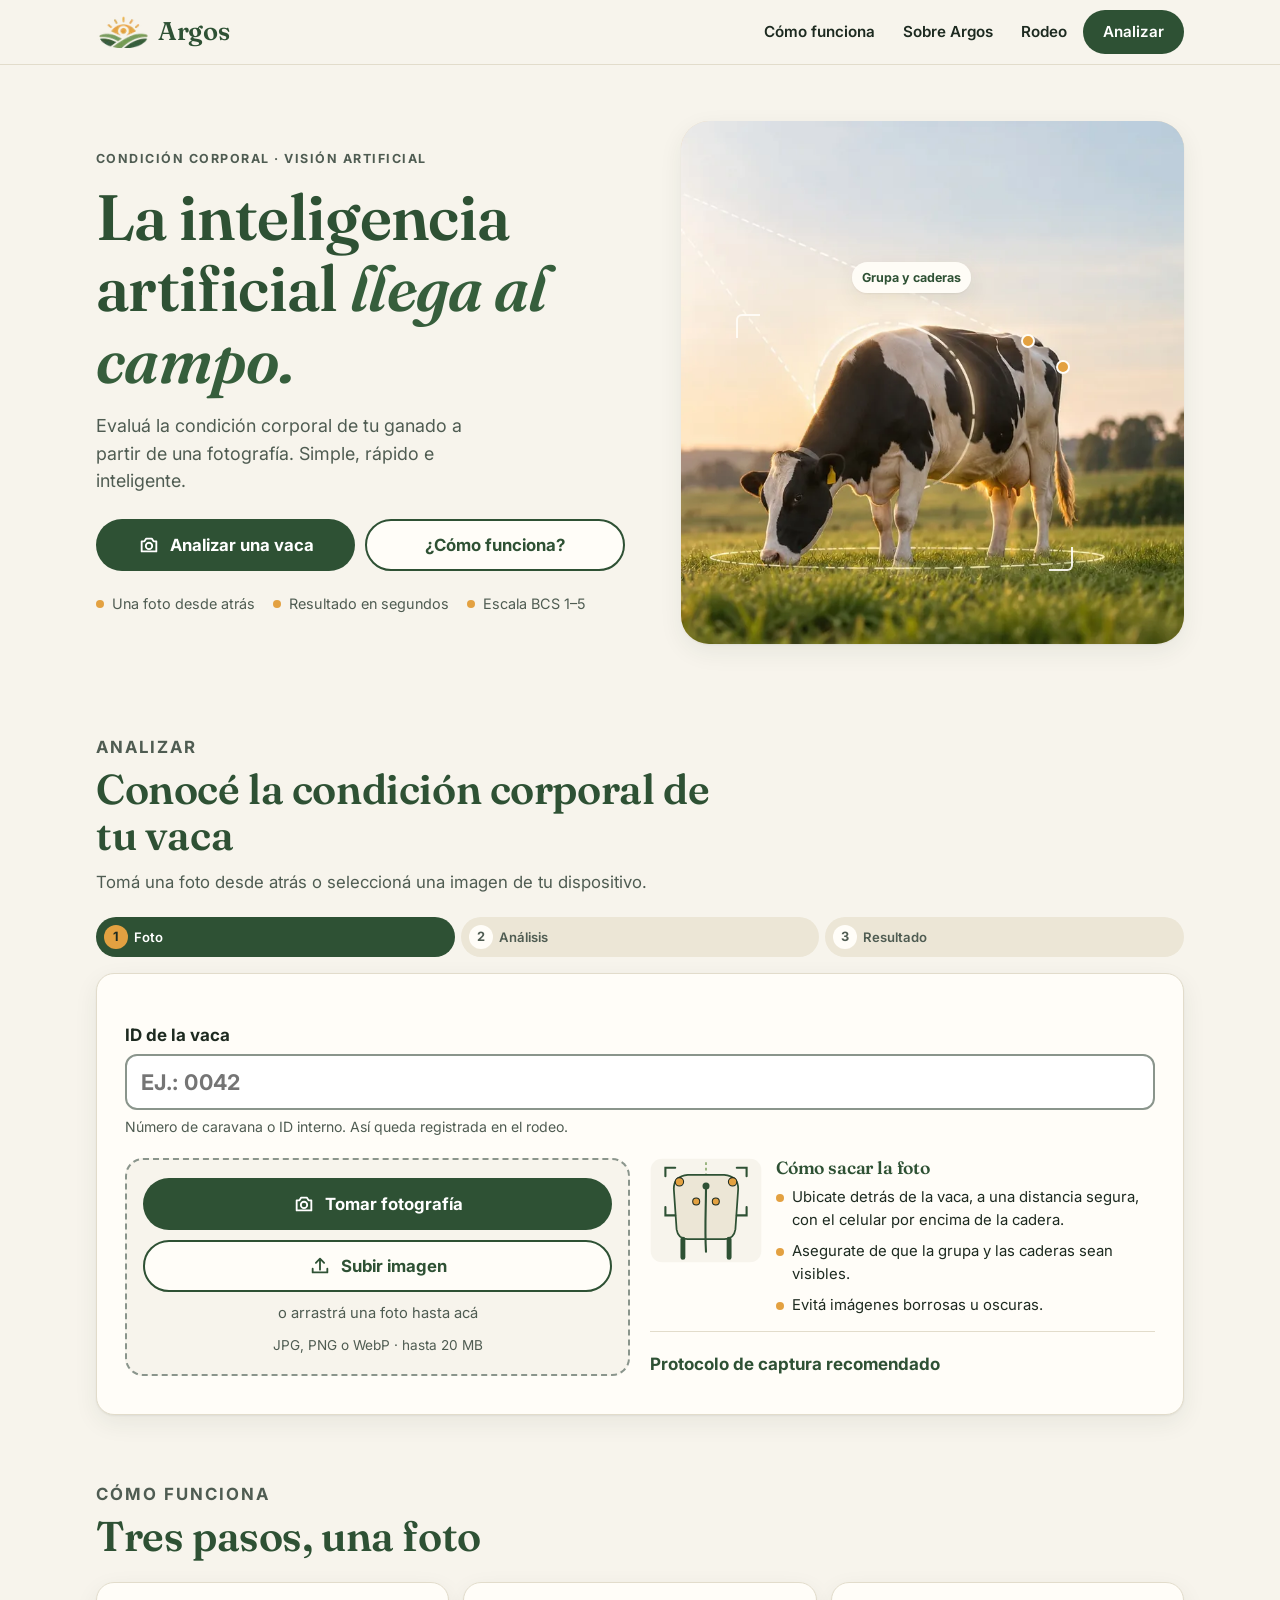
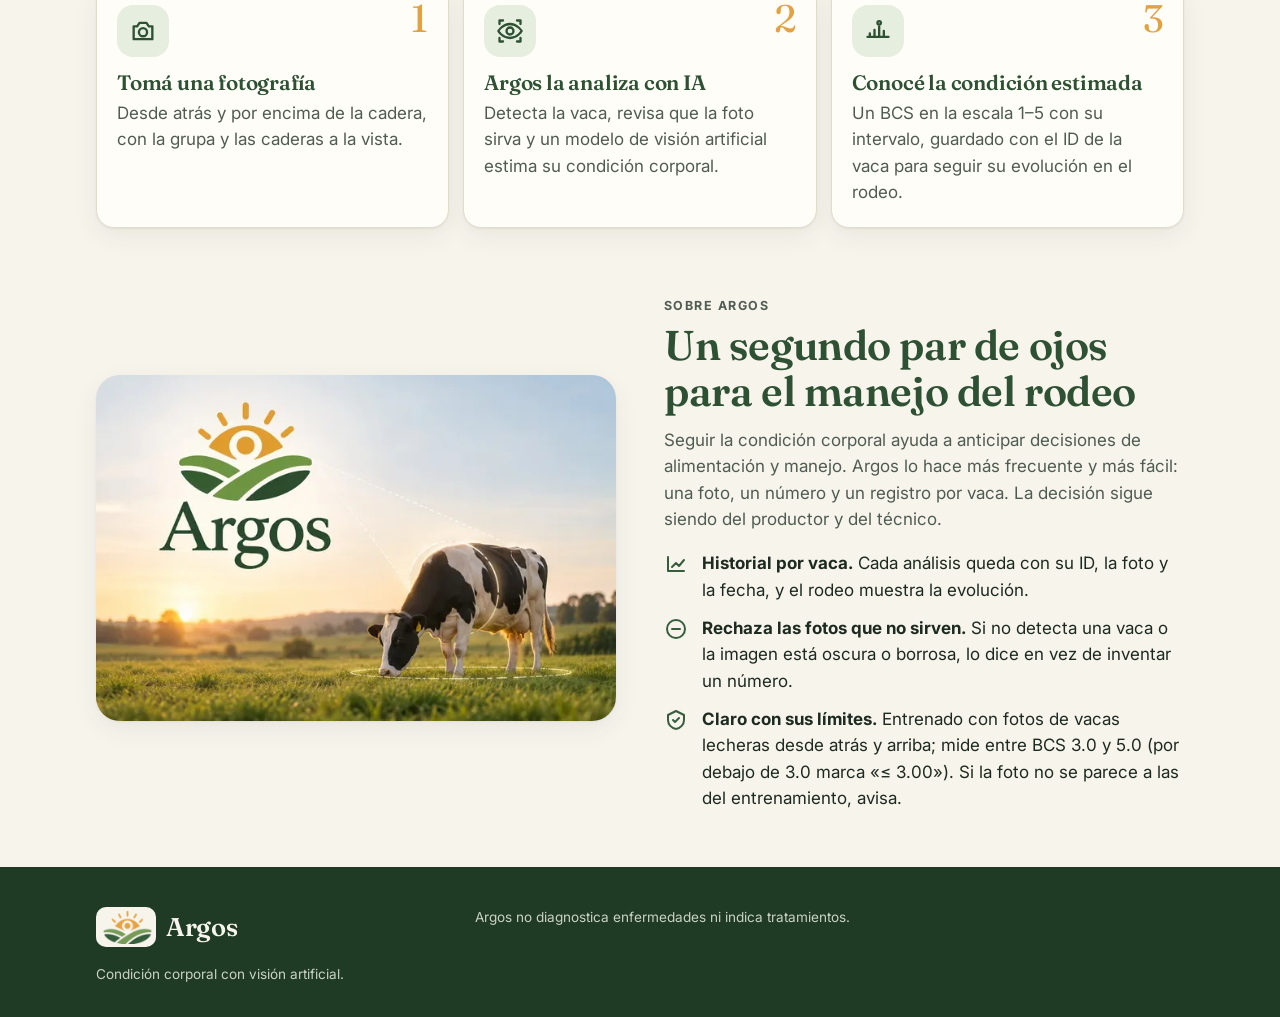
==== commit 0470bdb7: "T28: web 3.0–5.0 y motivo OOD, eval por fuente, eval-final sdb+zen, Dockerfile/Makefile (WIP) Co-Aut" ====
--- a/web/index.html
+++ b/web/index.html
@@ -177,6 +177,7 @@
     #explain-btn { margin-top: 10px; }
     .banner { border-radius: var(--radius-sm); padding: 14px 16px; margin-top: 10px; }
     .banner.bad { background: var(--bad-soft); color: var(--bad); }
+    .banner.warn { background: var(--sun-soft); color: var(--warn); }
     .banner strong { display: block; font-size: 1.05rem; }
     .banner ul { margin: 6px 0 0; padding-left: 20px; font-weight: 600; }
     .banner p { color: var(--ink); margin-top: 8px; font-size: .93rem; }
@@ -377,6 +378,10 @@
                   <p>Probá con otra: vaca de atrás, cámara por encima de la cadera, buena luz y sin movimiento.</p>
                 </div>
                 <div id="res-score">
+                  <div class="banner warn" id="res-warn" hidden>
+                    <strong>Tomá este resultado con cuidado.</strong>
+                    <ul id="res-warn-issues"></ul>
+                  </div>
                   <p class="bcs"><span class="value" id="res-bcs">—</span><span class="of">/ 5</span></p>
                   <p class="interp" id="res-text"></p>
                   <div class="scale-box">
@@ -384,7 +389,7 @@
                       <span class="band"></span><span class="iv"></span><span class="mark"></span>
                     </div>
                     <div class="ticks" aria-hidden="true"><span>1</span><span>2</span><span>3</span><span>4</span><span>5</span></div>
-                    <p class="scale-legend"><span><i style="background:#769b56;opacity:.6"></i>Rango validado 3.25–4.25</span><span><i style="background:#365e3c;opacity:.7"></i>Intervalo (90%)</span></p>
+                    <p class="scale-legend"><span><i style="background:#769b56;opacity:.6"></i>Rango del modelo 3.0–5.0</span><span><i style="background:#365e3c;opacity:.7"></i>Intervalo (90%)</span></p>
                   </div>
                   <dl class="facts-grid">
                     <div><dt>Intervalo (90%)</dt><dd id="res-interval">—</dd></div>
@@ -394,7 +399,7 @@
                   <details class="model">
                     <summary>Ver distribución del modelo</summary>
                     <svg class="dist" id="res-dist" role="img" aria-label="Distribución de probabilidad por BCS"></svg>
-                    <p class="res-meta">Probabilidad por valor de BCS; la franja verde es el rango validado.</p>
+                    <p class="res-meta">Probabilidad por valor de BCS; la franja verde es el rango del modelo (3.00 agrupa todo lo que esté por debajo).</p>
                   </details>
                   <!-- T17/T19: qué se observa en la foto. Se abre solo con el resultado: la explicación
                        arrancó en el servidor junto con el BCS (GET /predictions/{id}/explain la espera). -->
@@ -416,6 +421,41 @@
                         <button class="btn secondary small" id="explain-btn" type="button" hidden>Reintentar</button>
                       </div>
                     </div>
+                  </div>
+                  <!-- Calculadora de pérdidas (web/perdidas.js): leche y preñez según el BCS y el momento. -->
+                  <div class="res-slot" data-slot="perdidas">
+                    <section class="explain-body" id="loss" aria-labelledby="loss-title">
+                      <p class="explain-title" id="loss-title">¿Cuánto te cuesta esta condición?</p>
+                      <div class="loss-form">
+                        <label>Momento
+                          <select class="input" id="loss-stage">
+                            <option value="lact">En lactancia</option>
+                            <option value="pre">Antes del parto</option>
+                          </select></label>
+                        <label><span id="loss-days-label">Días en leche</span>
+                          <input class="input" id="loss-days" type="number" min="0" max="305" step="1" value="30" inputmode="numeric"></label>
+                        <label class="wide">Estado reproductivo
+                          <select class="input" id="loss-preg">
+                            <option value="open">Vacía o sin confirmar</option>
+                            <option value="pregnant">Preñada</option>
+                          </select></label>
+                      </div>
+                      <details class="loss-more">
+                        <summary>Supuestos del tambo</summary>
+                        <div class="loss-form">
+                          <label>Producción por lactancia (L)
+                            <input class="input" id="loss-milk" type="number" min="1000" max="15000" step="100" inputmode="numeric"></label>
+                          <label>Precio de la leche (US$/L)
+                            <input class="input" id="loss-price" type="number" min="0" max="2" step="0.01" inputmode="decimal"></label>
+                          <label class="wide">Costo de un día abierto (US$/día)
+                            <input class="input" id="loss-dayopen" type="number" min="0" max="20" step="0.1" inputmode="decimal"></label>
+                        </div>
+                      </details>
+                      <dl class="loss-out" id="loss-out"></dl>
+                      <p class="loss-total" id="loss-total"></p>
+                      <p class="loss-warn" id="loss-warn" hidden></p>
+                      <p class="loss-src" id="loss-src"></p>
+                    </section>
                   </div>
                 </div>
               </div>
@@ -475,7 +515,7 @@
           <ul>
             <li><svg viewBox="0 0 24 24" fill="none" stroke="currentColor" stroke-width="2" stroke-linecap="round" stroke-linejoin="round" aria-hidden="true"><path d="M4 19V5M4 19h16M8 15l4-4 3 3 5-6"/></svg><span><b>Historial por vaca.</b> Cada análisis queda con su ID, la foto y la fecha, y el rodeo muestra la evolución.</span></li>
             <li><svg viewBox="0 0 24 24" fill="none" stroke="currentColor" stroke-width="2" stroke-linecap="round" stroke-linejoin="round" aria-hidden="true"><circle cx="12" cy="12" r="9"/><path d="M8 12h8"/></svg><span><b>Rechaza las fotos que no sirven.</b> Si no detecta una vaca o la imagen está oscura o borrosa, lo dice en vez de inventar un número.</span></li>
-            <li><svg viewBox="0 0 24 24" fill="none" stroke="currentColor" stroke-width="2" stroke-linecap="round" stroke-linejoin="round" aria-hidden="true"><path d="M12 3l8 4v5c0 4.5-3.4 8.3-8 9-4.6-.7-8-4.5-8-9V7z"/><path d="M9 12l2 2 4-4"/></svg><span><b>Claro con sus límites.</b> Entrenado con fotos de vacas lecheras desde atrás y arriba; validado entre BCS 3.25 y 4.25.</span></li>
+            <li><svg viewBox="0 0 24 24" fill="none" stroke="currentColor" stroke-width="2" stroke-linecap="round" stroke-linejoin="round" aria-hidden="true"><path d="M12 3l8 4v5c0 4.5-3.4 8.3-8 9-4.6-.7-8-4.5-8-9V7z"/><path d="M9 12l2 2 4-4"/></svg><span><b>Claro con sus límites.</b> Entrenado con fotos de vacas lecheras desde atrás y arriba; mide entre BCS 3.0 y 5.0 (por debajo de 3.0 marca «≤ 3.00»). Si la foto no se parece a las del entrenamiento, avisa.</span></li>
           </ul>
         </div>
       </div>
@@ -498,8 +538,11 @@
 
   <script>
     "use strict";
-    // Rango validado por G0: el modelo solo vio BCS 3.25–4.25 (sdb_bcs), dentro de la escala 1–5.
-    const VALID_MIN = 3.25, VALID_MAX = 4.25;
+    // T28 (rama dev): el modelo de T25 vio BCS 3.0–5.0 (sdb_bcs + zen_rgbd), dentro de la escala 1–5.
+    // 3.0 es el piso de la grilla: agrupa todo lo que esté por debajo (se muestra "≤ 3.00").
+    const VALID_MIN = 3.0, VALID_MAX = 5.0;
+    // Avisos que no rechazan (= contract.WARNING_ISSUES): la detección OOD.
+    const WARNING_ISSUES = ["la foto no se parece a las del entrenamiento; verificá encuadre y luz"];
     const SCALE_MIN = 1, SCALE_MAX = 5;
     const MAX_BYTES = 20 * 1024 * 1024;  // = api_predict.MAX_IMAGE_BYTES
     const COW_RE = /^[A-Z0-9][A-Z0-9._-]{0,63}$/;
@@ -680,16 +723,20 @@
     });
 
     const fmt = (x) => Number(x).toFixed(2);
+    // El piso de la grilla agrupa las colas: un 3.00 puede ser una vaca más flaca.
+    const fmtBcs = (x) => (Number(x) <= VALID_MIN + 1e-9 ? "≤ " : "") + fmt(x);
     const STATUS_TEXT = { ok: "OK", low_confidence: "Confianza baja", rejected: "Rechazada" };
     const pct = (v) => (100 * (Math.min(SCALE_MAX, Math.max(SCALE_MIN, v)) - SCALE_MIN) / (SCALE_MAX - SCALE_MIN)).toFixed(2) + "%";
 
-    // Lectura relativa al rango validado, sin juzgar: el BCS adecuado depende de la etapa productiva.
+    // Lectura relativa al rango del modelo, sin juzgar: el BCS adecuado depende de la etapa productiva.
     function interpretation(bcs) {
       let where;
       if (bcs < VALID_MIN - 1e-9) where = "Por debajo del rango que Argos sabe medir.";
       else if (bcs > VALID_MAX + 1e-9) where = "Por encima del rango que Argos sabe medir.";
+      else if (bcs <= VALID_MIN + 1e-9) where = "En el piso del rango que Argos sabe medir: puede estar todavía más flaca, verificala a mano.";
+      else if (bcs >= VALID_MAX - 1e-9) where = "En el techo del rango que Argos sabe medir: verificala a mano.";
       else if (bcs <= 3.25 + 1e-9) where = "Condición en la parte baja del rango que Argos sabe medir.";
-      else if (bcs < 4 - 1e-9) where = "Condición en la zona media del rango que Argos sabe medir.";
+      else if (bcs < 4.25 - 1e-9) where = "Condición en la zona media del rango que Argos sabe medir.";
       else where = "Condición en la parte alta del rango que Argos sabe medir.";
       return where + " Qué valor conviene depende de la etapa productiva (lactancia, secado, preparto).";
     }
@@ -700,7 +747,7 @@
       iv.hidden = !interval;
       if (interval) iv.style.cssText = `left:${pct(interval[0])};width:calc(${pct(interval[1])} - ${pct(interval[0])})`;
       el.querySelector(".mark").style.left = pct(bcs);
-      el.setAttribute("aria-label", `BCS ${fmt(bcs)} en la escala ${SCALE_MIN} a ${SCALE_MAX}; rango validado ${fmt(VALID_MIN)} a ${fmt(VALID_MAX)}` +
+      el.setAttribute("aria-label", `BCS ${fmt(bcs)} en la escala ${SCALE_MIN} a ${SCALE_MAX}; rango del modelo ${fmt(VALID_MIN)} a ${fmt(VALID_MAX)}` +
         (interval ? `; intervalo ${fmt(interval[0])} a ${fmt(interval[1])}` : ""));
     }
 
@@ -731,7 +778,7 @@
         const v = parseFloat(k);
         if (Math.abs(v - Math.round(v)) < 1e-9 || isTop) {
           el("text", { x: i * slot + slot / 2, y: H - 4, "text-anchor": "middle", "font-size": 11,
-                       fill: isTop ? "#2e5134" : "#4f5c52", "font-weight": isTop ? 700 : 400 }, isTop ? fmt(v) : v.toFixed(0));
+                       fill: isTop ? "#2e5134" : "#4f5c52", "font-weight": isTop ? 700 : 400 }, isTop ? fmtBcs(v) : (i === 0 && v <= VALID_MIN + 1e-9 ? "≤" : "") + v.toFixed(0));
         }
       });
       el("line", { x1: 0, x2: W, y1: base, y2: base, stroke: "#8a958c" });
@@ -753,19 +800,23 @@
       const rejected = p.status === "rejected";
       $("res-rejected").hidden = !rejected;
       $("res-score").hidden = rejected;
-      const issues = $("res-issues");
+      const issues = $("res-issues"), warns = $("res-warn-issues");
       issues.replaceChildren();
+      warns.replaceChildren();
       for (const msg of (p.quality && p.quality.issues) || []) {
-        issues.appendChild(document.createElement("li")).textContent = msg;
+        const warn = !rejected && WARNING_ISSUES.includes(msg);
+        (warn ? warns : issues).appendChild(document.createElement("li")).textContent = msg;
       }
+      $("res-warn").hidden = rejected || !warns.childElementCount;
       if (rejected && !issues.childElementCount) issues.appendChild(document.createElement("li")).textContent = "no parece una vaca de atrás";
 
       if (!rejected) loadExplain(p.prediction_id);
-      // G3 punto 7: sin aviso de texto para low_confidence (el estado se ve en la etiqueta).
+      // G3 punto 7: sin aviso de texto para low_confidence (el estado se ve en la etiqueta), salvo el
+      // motivo de la detección OOD (T28), que va en el recuadro amarillo de arriba.
       $("retry").textContent = rejected ? "Sacar otra foto" : "Analizar otra foto";
       $("next").textContent = "Siguiente vaca";
       if (!rejected) {
-        $("res-bcs").textContent = p.bcs != null ? fmt(p.bcs) : "—";
+        $("res-bcs").textContent = p.bcs != null ? fmtBcs(p.bcs) : "—";
         $("res-text").textContent = p.bcs != null ? interpretation(p.bcs) : "";
         if (p.bcs != null) drawScale($("res-scale"), p.bcs, p.interval);
         const conf = p.confidence;
@@ -775,10 +826,13 @@
         drawDistribution($("res-dist"), p.distribution || {}, p.bcs);
         const out = p.bcs != null && (p.bcs < VALID_MIN - 1e-9 || p.bcs > VALID_MAX + 1e-9);
         $("res-range-note").textContent = out
-          ? `Fuera del rango validado (${fmt(VALID_MIN)}–${fmt(VALID_MAX)}): tomalo como orientativo.`
+          ? `Fuera del rango del modelo (${fmt(VALID_MIN)}–${fmt(VALID_MAX)}): tomalo como orientativo.`
           : "";
       }
-      $("live").textContent = rejected ? "Foto rechazada." : `Condición corporal estimada: ${fmt(p.bcs)} de 5.`;
+      lossCow = rejected || p.bcs == null ? null : { bcs: p.bcs, interval: p.interval };
+      $("loss").hidden = !lossCow;
+      renderLoss();
+      $("live").textContent = rejected ? "Foto rechazada." : `Condición corporal estimada: ${fmtBcs(p.bcs)} de 5.`;
       $("result").focus({ preventScroll: true });
       scrollToEl($("analizar"));
     }
@@ -828,6 +882,89 @@
     }
     $("explain-btn").addEventListener("click", () => loadExplain($("result").dataset.predictionId));
 
+    // Calculadora de pérdidas (web/perdidas.js, módulo compartido con el rodeo). Los supuestos del
+    // tambo se recuerdan en este navegador; el momento y el estado reproductivo son de cada vaca.
+    let lossCow = null, perdidas = null;
+    const LOSS_KEY = "bcs.lossAssumptions";
+    const usd = (x) => "US$ " + Math.round(x).toLocaleString("es-UY");
+    const litros = (x) => Math.round(x).toLocaleString("es-UY") + " L";
+    import("./perdidas.js").then((m) => {
+      perdidas = m;
+      let saved = {};
+      try { saved = JSON.parse(store.get(LOSS_KEY) || "{}"); } catch { /* valor viejo: se ignora */ }
+      const d = { ...m.DEFAULTS, ...saved };
+      $("loss-milk").value = d.produccion;
+      $("loss-price").value = d.precio;
+      $("loss-dayopen").value = d.costoDia;
+      $("loss-src").textContent = m.FUENTES_TEXTO;
+      renderLoss();
+    }).catch(() => { $("loss-total").textContent = "No se pudo cargar la calculadora."; });
+
+    function lossInputs() {
+      const num = (id, def) => { const v = parseFloat($(id).value); return Number.isFinite(v) && v >= 0 ? v : def; };
+      const pre = $("loss-stage").value === "pre";
+      const days = Math.round(num("loss-days", 0));
+      return {
+        dias: pre ? -days : days,
+        prenada: $("loss-preg").value === "pregnant",
+        produccion: num("loss-milk", perdidas.DEFAULTS.produccion),
+        precio: num("loss-price", perdidas.DEFAULTS.precio),
+        costoDia: num("loss-dayopen", perdidas.DEFAULTS.costoDia),
+      };
+    }
+
+    function renderLoss() {
+      if (!perdidas || !lossCow) return;
+      const pre = $("loss-stage").value === "pre";
+      $("loss-days-label").textContent = pre ? "Días que faltan para el parto" : "Días en leche";
+      $("loss-days").max = pre ? 120 : 305;
+      $("loss-preg").disabled = pre;  // antes del parto ya está preñada: se evalúa el próximo servicio
+      const inp = lossInputs();
+      const e = perdidas.estimar({ ...inp, bcs: lossCow.bcs, interval: lossCow.interval });
+      const out = $("loss-out");
+      out.replaceChildren();
+      const fact = (dt, dd, small) => {
+        const div = document.createElement("div");
+        div.appendChild(document.createElement("dt")).textContent = dt;
+        const ddEl = div.appendChild(document.createElement("dd"));
+        ddEl.textContent = dd;
+        if (small) ddEl.appendChild(document.createElement("small")).textContent = small;
+        out.appendChild(div);
+      };
+      const rango = (lo, hi, f) => (Math.round(lo) === Math.round(hi) ? "" : `entre ${f(lo)} y ${f(hi)}`);
+      fact("Meta para este momento", fmt(e.objetivo), e.brecha > 0 ? `le faltan ${fmt(e.brecha)}` : "la cumple");
+      fact("Leche perdida", litros(e.leche.litros), rango(e.leche.lo, e.leche.hi, litros) || e.leche.cuando);
+      fact("En dinero (leche)", usd(e.usdLeche), `a US$ ${inp.precio.toFixed(2)}/L`);
+      if (e.prenez) {
+        fact(pre ? "Preñez en el próximo servicio" : "Prob. de preñez por servicio", Math.round(e.prenez.p * 100) + "%",
+          `con la meta: ${Math.round(e.prenez.pRef * 100)}%`);
+        fact("Días abiertos de más", Math.round(e.prenez.diasExtra) + " días", usd(e.usdRepro));
+      } else {
+        fact("Preñez", "Ya preñada", "sin costo reproductivo");
+      }
+      const total = $("loss-total");
+      total.className = "loss-total" + (e.total < 1 ? " ok" : "");
+      total.replaceChildren();
+      if (e.total < 1) {
+        total.textContent = "Con esta condición no estimamos pérdidas: está en el rango recomendado para este momento.";
+      } else {
+        total.append("Pérdida total estimada: ");
+        total.appendChild(document.createElement("strong")).textContent = usd(e.total);
+        total.append(pre ? " en la próxima lactancia." : " en lo que queda de la lactancia.");
+      }
+      $("loss-warn").textContent = e.avisos.join(" ");
+      $("loss-warn").hidden = !e.avisos.length;
+    }
+    for (const id of ["loss-stage", "loss-days", "loss-preg"]) $(id).addEventListener("input", renderLoss);
+    for (const id of ["loss-milk", "loss-price", "loss-dayopen"]) {
+      $(id).addEventListener("input", () => {
+        if (!perdidas) return;
+        const { produccion, precio, costoDia } = lossInputs();
+        store.set(LOSS_KEY, JSON.stringify({ produccion, precio, costoDia }));
+        renderLoss();
+      });
+    }
+
     function resetPhoto() {
       resetExplain();
       photo = null;
--- a/web/argos.css
+++ b/web/argos.css
@@ -141,3 +141,66 @@
   *, *::before, *::after { animation-duration: .01ms !important; animation-iteration-count: 1 !important;
     transition-duration: .01ms !important; scroll-behavior: auto !important; }
 }
+
+/* ---------- distribución de condición corporal del rodeo (T20, rodeo.html) ---------- */
+.dist { padding: 18px 16px 14px; margin: 20px 0 0; }
+.dist-head h2 { font-size: clamp(1.25rem, 4.6vw, 1.55rem); }
+.dist-sub { color: var(--muted); font-size: .92rem; margin-top: 4px; }
+.dist-stats { display: grid; grid-template-columns: 1fr 1fr; gap: 10px; margin: 14px 0 6px; }
+.dist-stats > div { background: var(--ivory); border: 1px solid var(--line); border-radius: var(--radius-sm); padding: 10px 12px; }
+.dist-stats dt { font-size: .8rem; font-weight: 700; color: var(--muted); }
+.dist-stats dd { margin: 2px 0 0; font-family: var(--font-display); font-weight: 600; font-size: 1.7rem; line-height: 1.1; color: var(--forest);
+  font-variant-numeric: tabular-nums; }
+.dist-stats .mean-key { display: inline-block; width: 14px; border-top: 3px dashed var(--sun); margin-right: 6px; vertical-align: 3px; }
+.dist-plot { position: relative; margin-top: 6px; }
+.dist-chart { width: 100%; height: auto; display: block; overflow: visible; font-family: var(--font-ui); }
+.dist-chart .hit { fill: transparent; cursor: pointer; outline: none; }
+.dist-chart .bar { fill: var(--sage); transition: fill .15s ease; }
+.dist-chart .bar.top { fill: var(--forest-2); }
+.dist-chart .zero { fill: var(--line-strong); }
+.dist-chart .cat.active .bar, .dist-chart .cat:focus-visible .bar { fill: var(--forest); }
+.dist-chart .cat:focus-visible .hit { stroke: var(--forest); stroke-width: 2; rx: 8; }
+.dist-chart .grid { stroke: var(--sand); }
+.dist-chart .axis { stroke: var(--line-strong); }
+.dist-chart .tick { fill: var(--muted); font-size: 12px; }
+.dist-chart .xlab { fill: var(--ink); font-size: 13px; font-weight: 600; font-variant-numeric: tabular-nums; }
+.dist-chart .val { fill: var(--ink); font-size: 13px; font-weight: 700; font-variant-numeric: tabular-nums; }
+.dist-chart .val.zero-val { fill: var(--muted); font-weight: 500; }
+.dist-chart .mean { stroke: var(--sun); stroke-width: 2; stroke-dasharray: 5 4; }
+.dist-chart .mean-tri { fill: var(--sun); }
+@media (prefers-reduced-motion: no-preference) {
+  .dist-chart.animate .bar { transform-box: fill-box; transform-origin: 50% 100%; animation: dist-grow .6s cubic-bezier(.2, .7, .3, 1) both; }
+  .dist-chart.animate .val, .dist-chart.animate .mean, .dist-chart.animate .mean-tri { animation: dist-fade .4s ease .45s both; }
+}
+@keyframes dist-grow { from { transform: scaleY(0); } }
+@keyframes dist-fade { from { opacity: 0; } }
+.dist-tip { position: absolute; z-index: 2; transform: translate(-50%, calc(-100% - 10px)); pointer-events: none;
+  width: max-content; max-width: 220px; text-align: center;
+  background: var(--deep); color: #fff; border-radius: 10px; padding: 7px 11px; font-size: .86rem; line-height: 1.3;
+  box-shadow: 0 6px 18px rgba(31, 58, 37, .22); }
+.dist-tip strong { color: var(--sun-soft); }
+.dist-tip span { display: block; color: #c9d3c4; font-size: .78rem; }
+.dist-tip::after { content: ""; position: absolute; left: 50%; bottom: -6px; margin-left: -6px; border: 6px solid transparent;
+  border-bottom: 0; border-top-color: var(--deep); }
+.dist-state { text-align: center; color: var(--muted); padding: 28px 8px; }
+.dist-state.err { color: var(--bad); font-weight: 600; margin: 0; }
+.dist-note { color: var(--muted); font-size: .82rem; margin-top: 8px; }
+@media (min-width: 680px) { .dist { padding: 22px 22px 16px; } .dist-stats { max-width: 420px; } }
+
+/* ---------- calculadora de pérdidas (perdidas.js): resultado de una vaca y total del rodeo ---------- */
+.loss-form { display: grid; grid-template-columns: 1fr 1fr; gap: 10px; margin-top: 10px; }
+.loss-form label { display: grid; gap: 4px; font-size: .82rem; font-weight: 700; color: var(--muted); min-width: 0; }
+.loss-form .input { font-size: 1rem; min-height: 44px; padding: 8px 10px; }
+.loss-form .wide { grid-column: 1 / -1; }
+.loss-out { display: grid; grid-template-columns: 1fr 1fr; gap: 10px; margin: 14px 0 0; }
+.loss-out > div { background: var(--card); border: 1px solid var(--line); border-radius: var(--radius-sm); padding: 10px 12px; min-width: 0; }
+.loss-out dt { font-size: .8rem; font-weight: 700; color: var(--muted); }
+.loss-out dd { margin: 2px 0 0; font-weight: 700; font-size: 1.2rem; color: var(--ink); overflow-wrap: anywhere; }
+.loss-out dd small { display: block; font-size: .8rem; font-weight: 600; color: var(--muted); }
+.loss-total { margin-top: 12px; padding: 12px 14px; border-radius: var(--radius-sm); background: var(--sun-soft); color: var(--ink); }
+.loss-total strong { font-family: var(--font-display); font-size: 1.5rem; color: var(--forest); }
+.loss-total.ok { background: var(--sage-soft); }
+.loss-warn { color: var(--warn); font-size: .9rem; font-weight: 600; margin-top: 10px; }
+.loss-src { color: var(--muted); font-size: .8rem; margin-top: 10px; }
+details.loss-more { margin-top: 10px; }
+details.loss-more summary { font-weight: 600; color: var(--forest); cursor: pointer; min-height: 44px; display: flex; align-items: center; }
